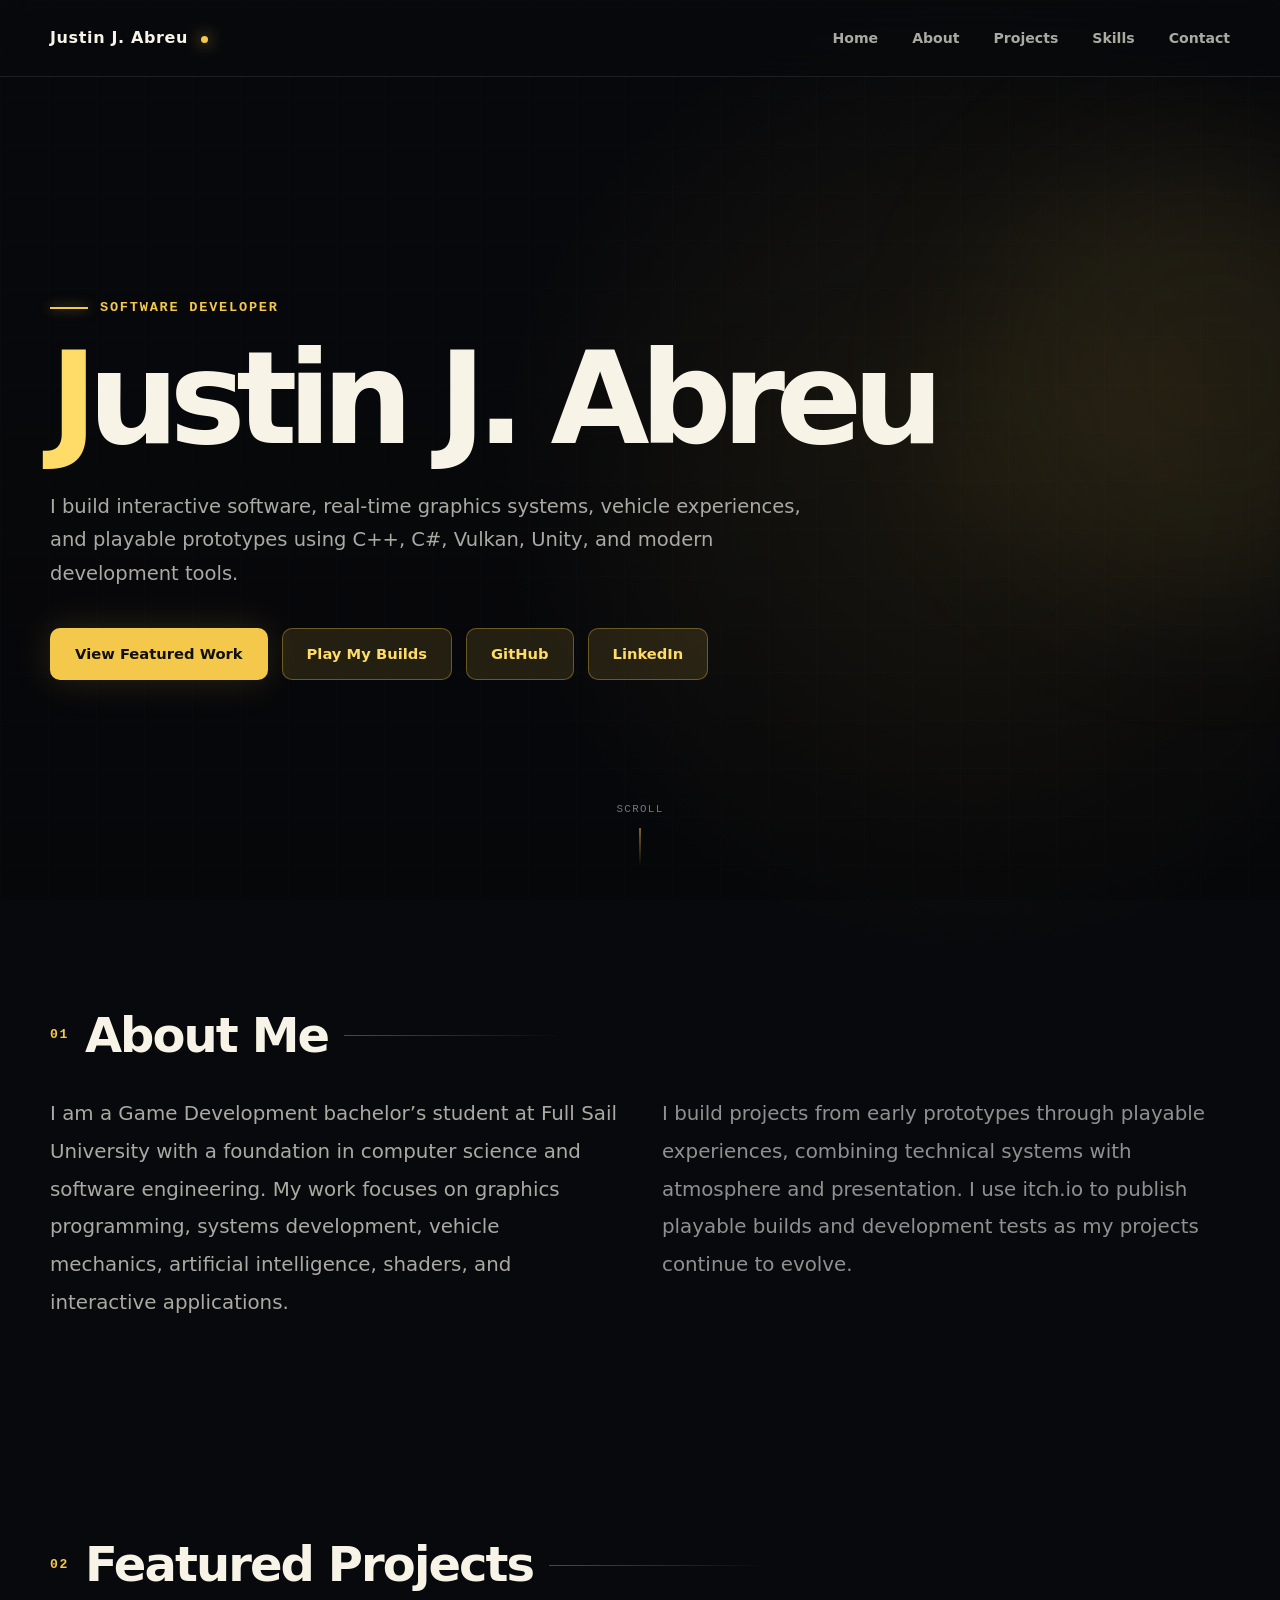
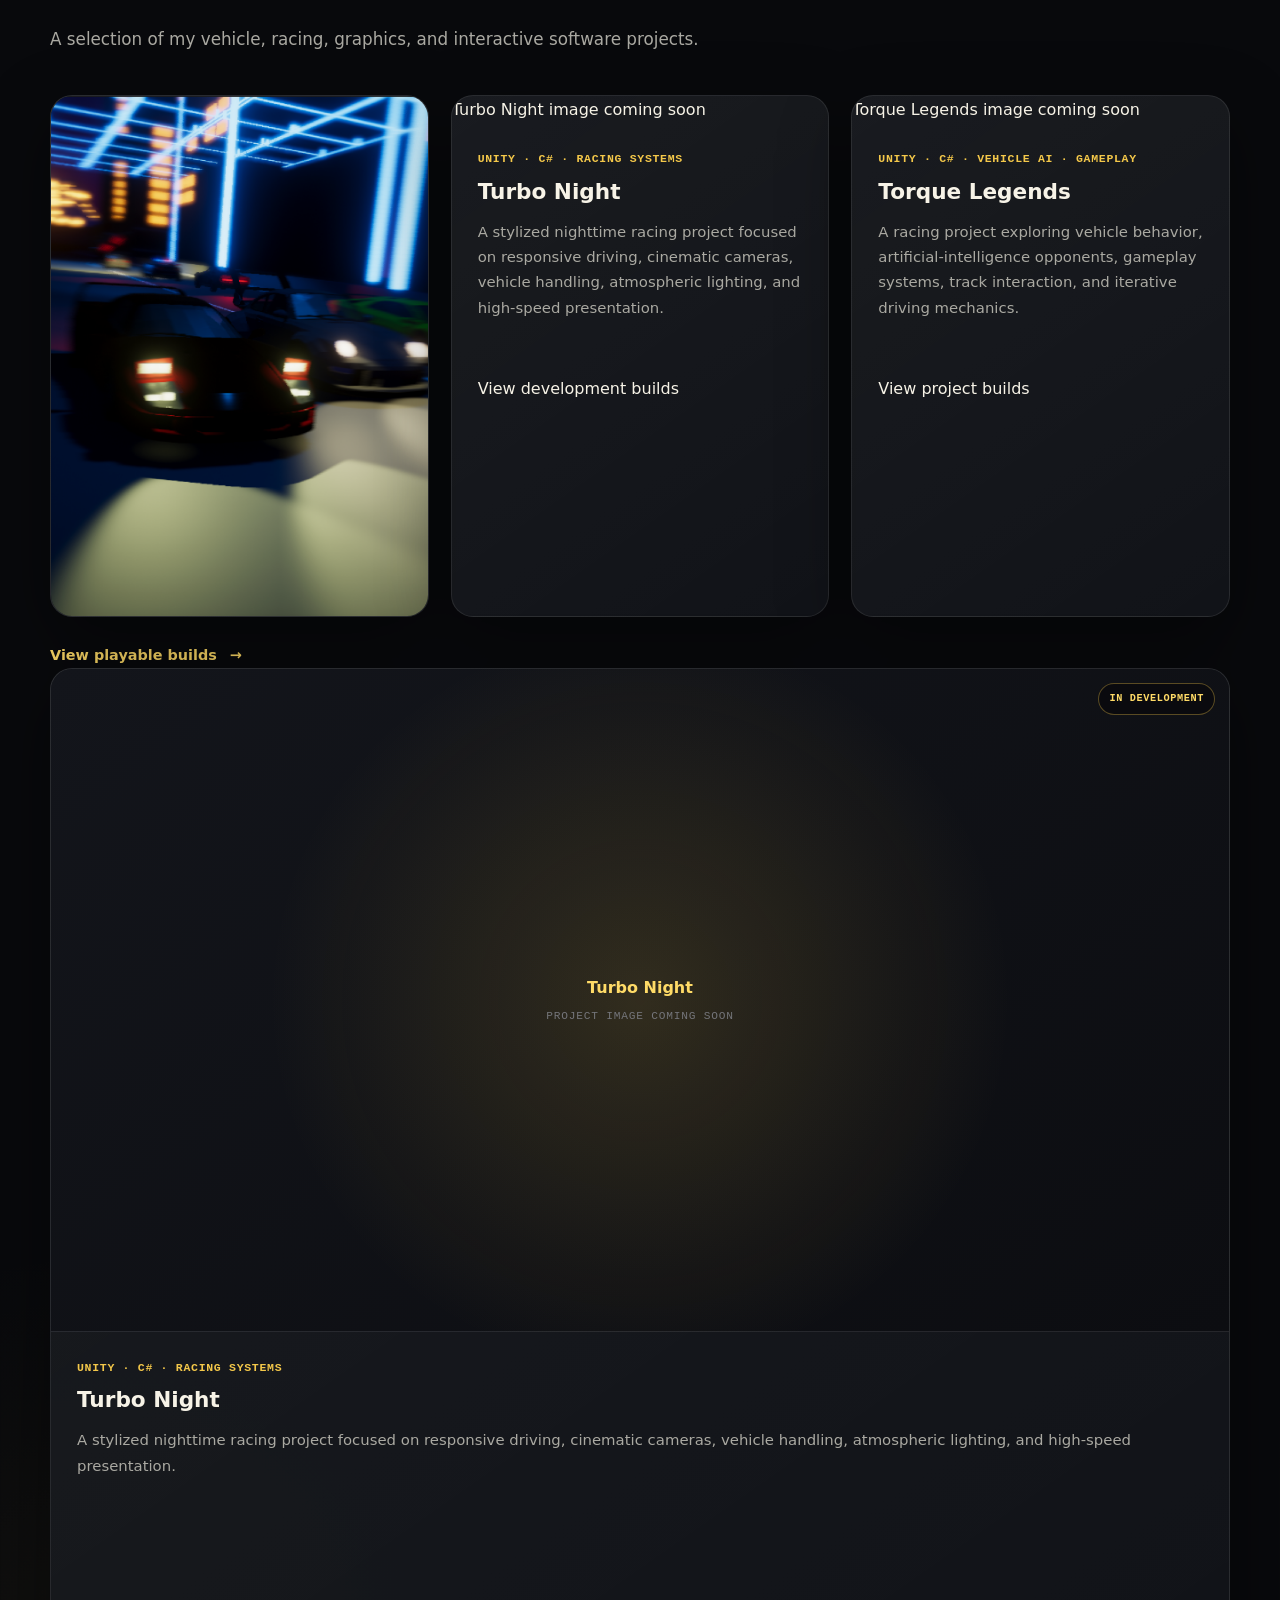
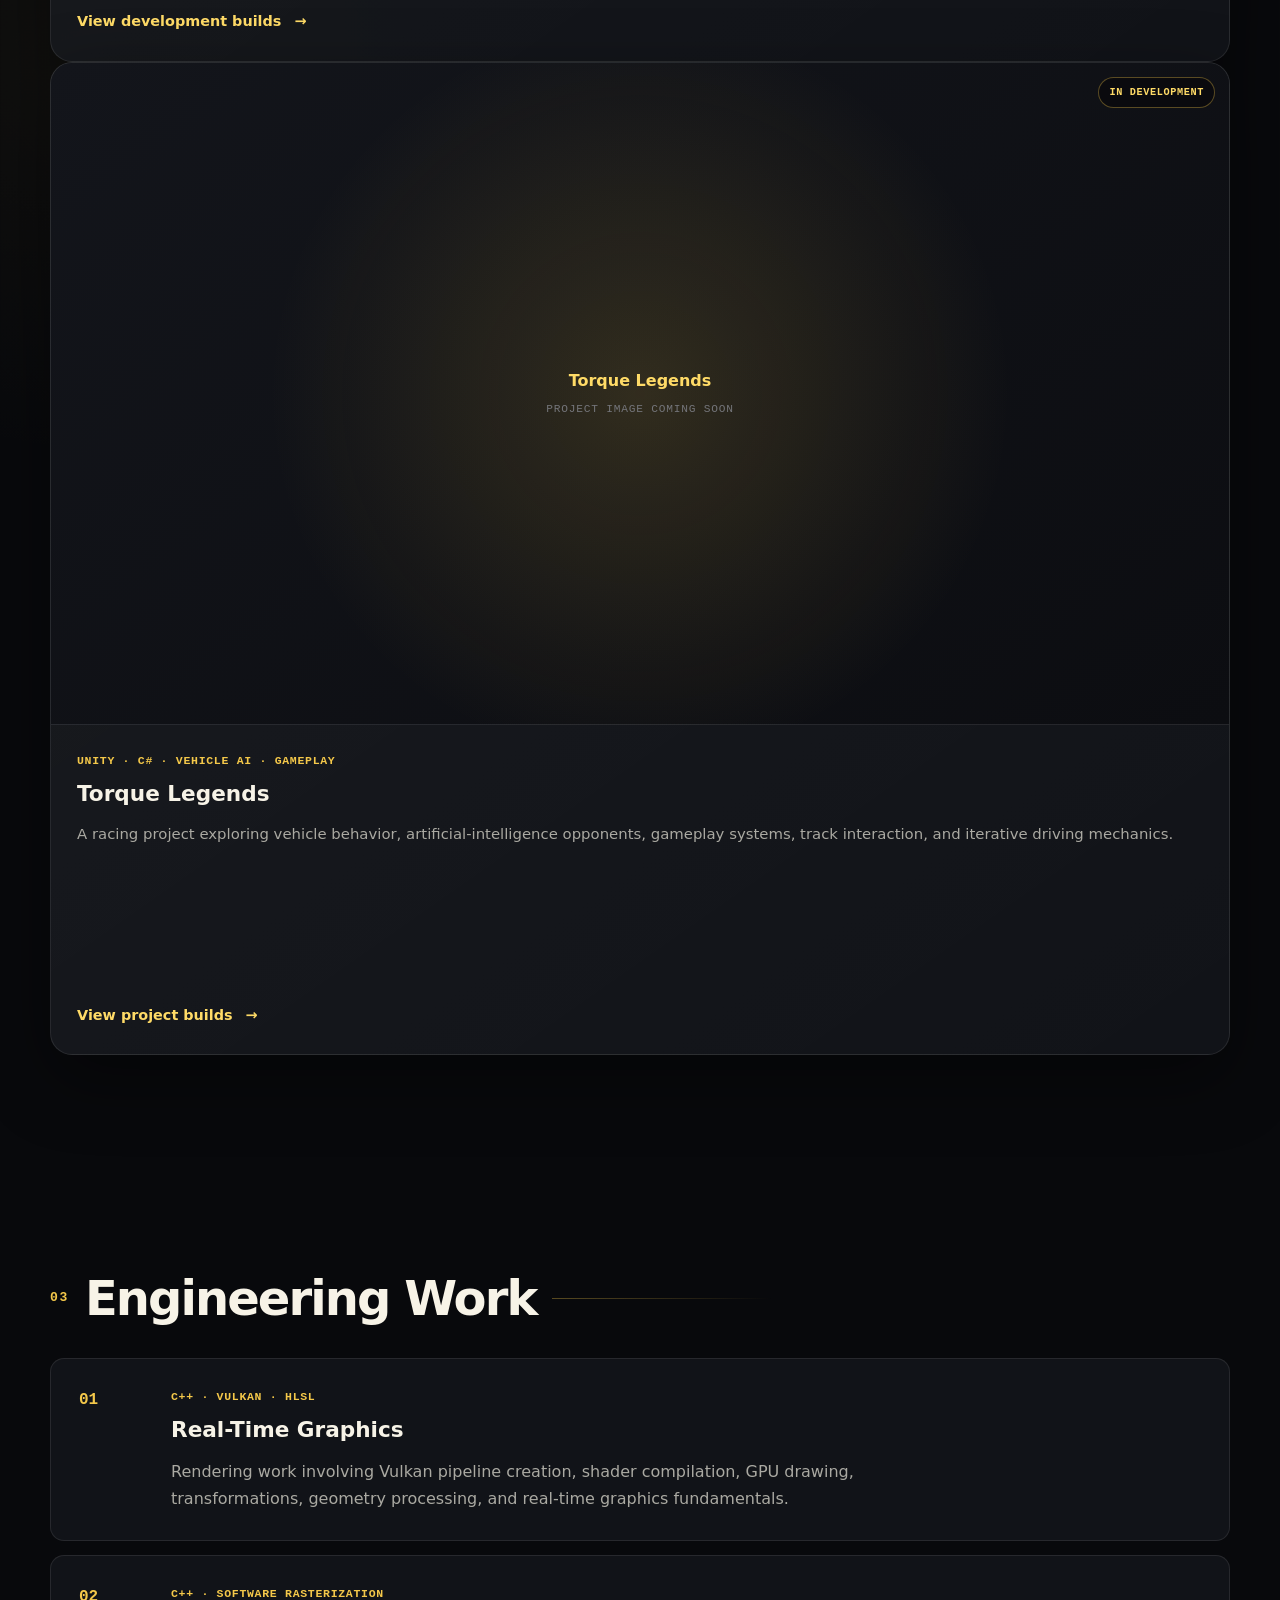
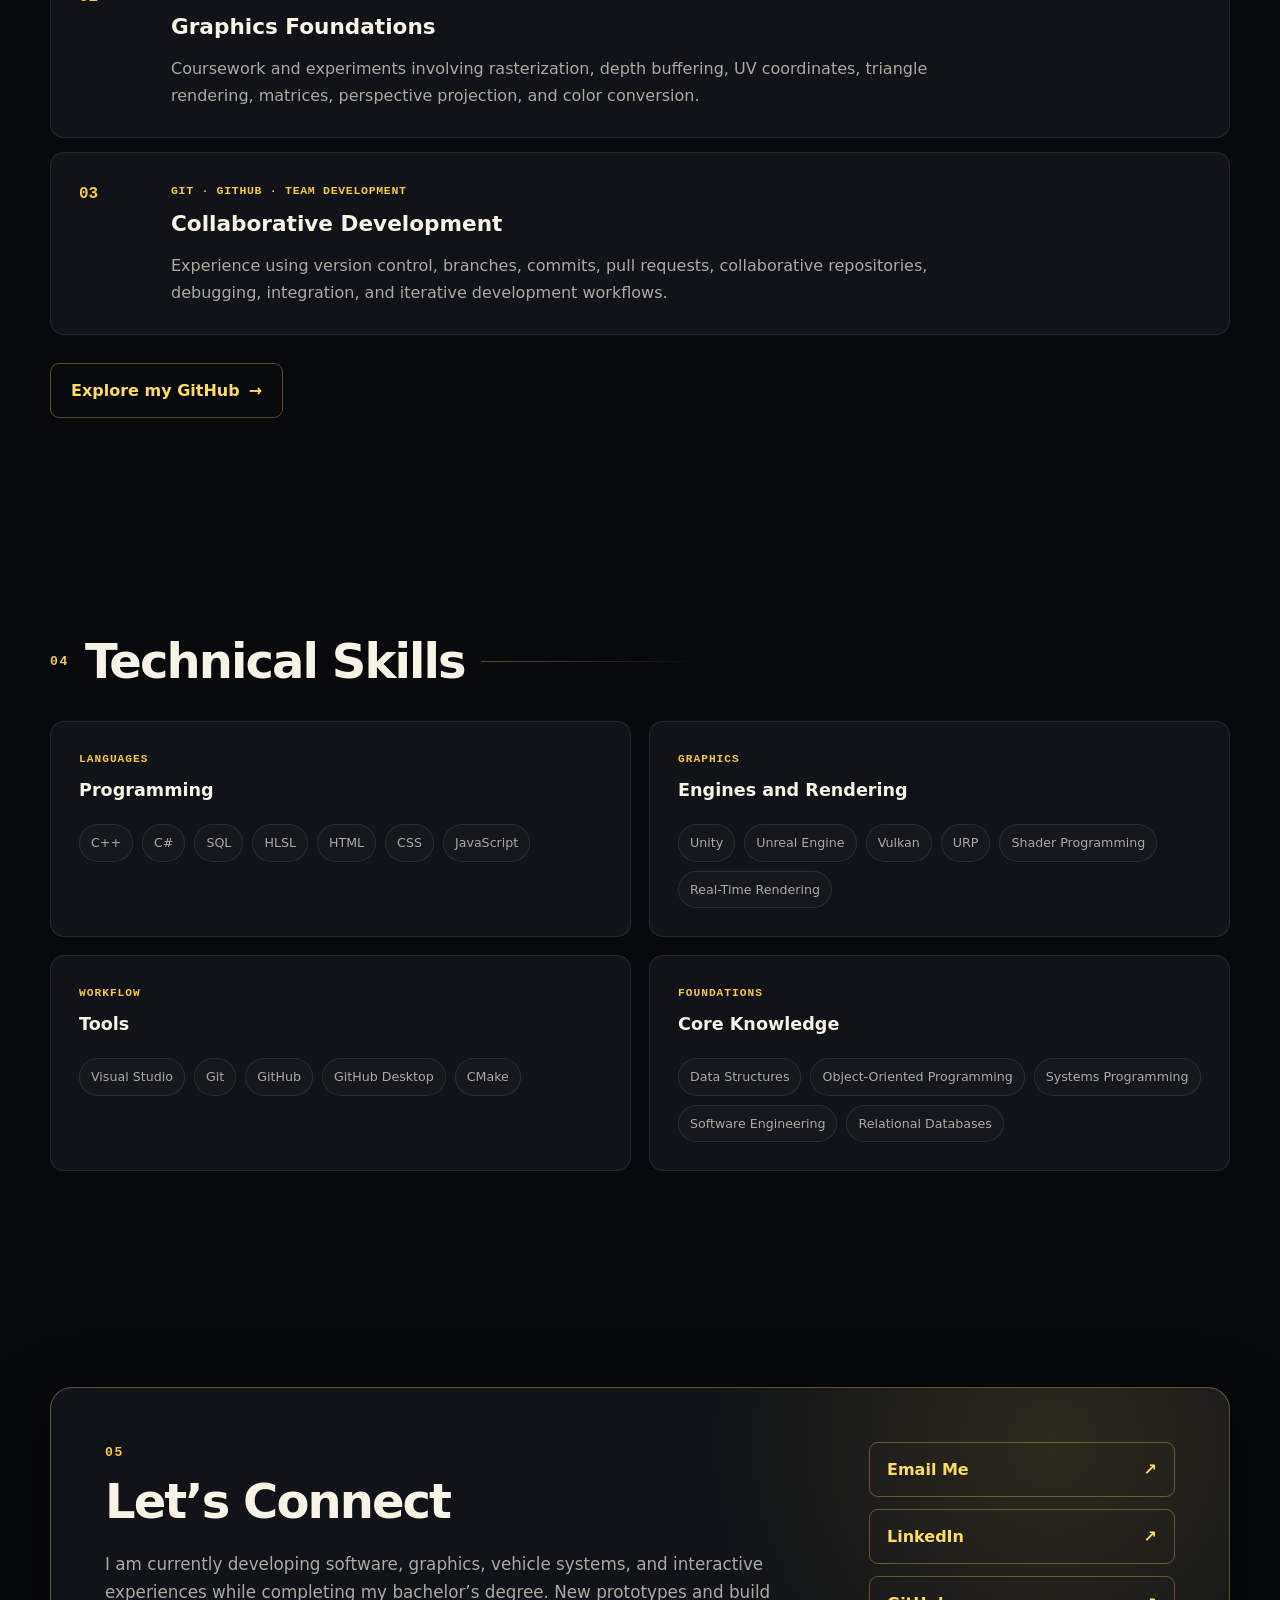
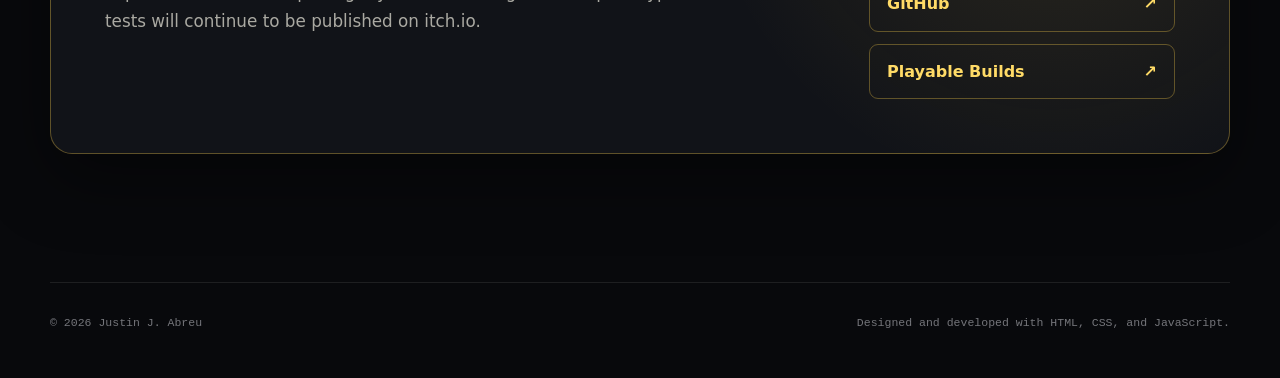
==== index.html @ 24173b84 "Refactor project cards in index.html Updated project cards to improve layout and content." ====
<!DOCTYPE html>
<html lang="en">
<head>
    <meta charset="UTF-8">

    <meta
        name="viewport"
        content="width=device-width, initial-scale=1.0"
    >

    <title>Justin J. Abreu | Software Developer</title>

    <meta
        name="description"
        content="Portfolio of Justin J. Abreu, a software developer focused on C++, C#, real-time graphics, vehicle systems, and interactive software."
    >

    <link rel="stylesheet" href="style.css">
</head>

<body>
    <header class="site-header">
        <nav class="navbar">
            <a class="logo" href="#home">
                Justin J. Abreu
            </a>

            <button
                class="menu-button"
                type="button"
                aria-label="Open navigation menu"
                aria-expanded="false"
            >
                ☰
            </button>

            <ul class="nav-links">
                <li>
                    <a href="#home">Home</a>
                </li>

                <li>
                    <a href="#about">About</a>
                </li>

                <li>
                    <a href="#projects">Projects</a>
                </li>

                <li>
                    <a href="#skills">Skills</a>
                </li>

                <li>
                    <a href="#contact">Contact</a>
                </li>
            </ul>
        </nav>
    </header>

    <main>
        <section id="home" class="hero">
            <div class="hero-content">
                <p class="eyebrow">
                    Software Developer
                </p>

                <h1>
                    Justin J. Abreu
                </h1>

                <p class="hero-description">
                    I build interactive software, real-time graphics
                    systems, vehicle experiences, and playable
                    prototypes using C++, C#, Vulkan, Unity, and
                    modern development tools.
                </p>

                <div class="hero-actions">
                    <a
                        class="button primary-button"
                        href="#projects"
                    >
                        View Featured Work
                    </a>

                    <a
                        class="button secondary-button"
                        href="https://justinabreu8.itch.io"
                        target="_blank"
                        rel="noopener noreferrer"
                    >
                        Play My Builds
                    </a>

                    <a
                        class="button secondary-button"
                        href="https://github.com/JustinAbreu11"
                        target="_blank"
                        rel="noopener noreferrer"
                    >
                        GitHub
                    </a>

                    <a
                        class="button secondary-button"
                        href="https://www.linkedin.com/in/justin-abreu-2625342a3/"
                        target="_blank"
                        rel="noopener noreferrer"
                    >
                        LinkedIn
                    </a>
                </div>
            </div>

            <a
                class="scroll-indicator"
                href="#about"
                aria-label="Scroll to About section"
            >
                <span>Scroll</span>
                <span class="scroll-line"></span>
            </a>
        </section>

        <section id="about" class="content-section">
            <div class="section-heading">
                <p class="section-number">01</p>
                <h2>About Me</h2>
            </div>

            <div class="about-layout">
                <p class="about-text">
                    I am a Game Development bachelor’s student at
                    Full Sail University with a foundation in
                    computer science and software engineering. My
                    work focuses on graphics programming, systems
                    development, vehicle mechanics, artificial
                    intelligence, shaders, and interactive
                    applications.
                </p>

                <p class="about-text secondary-about-text">
                    I build projects from early prototypes through
                    playable experiences, combining technical
                    systems with atmosphere and presentation. I use
                    itch.io to publish playable builds and
                    development tests as my projects continue to
                    evolve.
                </p>
            </div>
        </section>

        <section id="projects" class="content-section">
            <div class="section-heading">
                <p class="section-number">02</p>
                <h2>Featured Projects</h2>
            </div>

            <p class="section-introduction">
                A selection of my vehicle, racing, graphics, and
                interactive software projects.
            </p>

       <div class="project-grid">
    <article class="project-card">
        <img
            class="project-image"
            src="open-lot-cover.png"
            alt="Multiple vehicles racing through the neon-lit city environment in Open Lot: After Hours"
        >

        <div class="project-card-content">
            <p class="project-type">
                Unity · C# · Vehicle Systems · AI
            </p>

            <h3>Open Lot: After Hours</h3>

            <p>
                An open-world nighttime driving experience featuring
                vehicle physics, artificial-intelligence traffic,
                camera systems, urban exploration, environmental
                effects, and cinematic presentation.
            </p>

            <a
                href="https://justinabreu8.itch.io"
                target="_blank"
                rel="noopener noreferrer"
            >
                View playable builds
            </a>
        </div>
    </article>

    <article class="project-card">
        <div class="project-image-placeholder">
            Turbo Night image coming soon
        </div>

        <div class="project-card-content">
            <p class="project-type">
                Unity · C# · Racing Systems
            </p>

            <h3>Turbo Night</h3>

            <p>
                A stylized nighttime racing project focused on
                responsive driving, cinematic cameras, vehicle
                handling, atmospheric lighting, and high-speed
                presentation.
            </p>

            <a
                href="https://justinabreu8.itch.io"
                target="_blank"
                rel="noopener noreferrer"
            >
                View development builds
            </a>
        </div>
    </article>

    <article class="project-card">
        <div class="project-image-placeholder">
            Torque Legends image coming soon
        </div>

        <div class="project-card-content">
            <p class="project-type">
                Unity · C# · Vehicle AI · Gameplay
            </p>

            <h3>Torque Legends</h3>

            <p>
                A racing project exploring vehicle behavior,
                artificial-intelligence opponents, gameplay systems,
                track interaction, and iterative driving mechanics.
            </p>

            <a
                href="https://justinabreu8.itch.io"
                target="_blank"
                rel="noopener noreferrer"
            >
                View project builds
            </a>
        </div>
    </article>
</div>

                        <div class="project-links">
                            <a
                                href="https://justinabreu8.itch.io"
                                target="_blank"
                                rel="noopener noreferrer"
                            >
                                View playable builds
                            </a>
                        </div>
                    </div>
                </article>

                <article class="project-card">
                    <div class="project-media project-placeholder">
                        <div class="placeholder-content">
                            <span class="placeholder-label">
                                Turbo Night
                            </span>

                            <span class="placeholder-subtitle">
                                Project image coming soon
                            </span>
                        </div>

                        <span class="project-status">
                            In Development
                        </span>
                    </div>

                    <div class="project-card-content">
                        <p class="project-type">
                            Unity · C# · Racing Systems
                        </p>

                        <h3>Turbo Night</h3>

                        <p>
                            A stylized nighttime racing project
                            focused on responsive driving, cinematic
                            cameras, vehicle handling, atmospheric
                            lighting, and high-speed presentation.
                        </p>

                        <div class="project-links">
                            <a
                                href="https://justinabreu8.itch.io"
                                target="_blank"
                                rel="noopener noreferrer"
                            >
                                View development builds
                            </a>
                        </div>
                    </div>
                </article>

                <article class="project-card">
                    <div class="project-media project-placeholder">
                        <div class="placeholder-content">
                            <span class="placeholder-label">
                                Torque Legends
                            </span>

                            <span class="placeholder-subtitle">
                                Project image coming soon
                            </span>
                        </div>

                        <span class="project-status">
                            In Development
                        </span>
                    </div>

                    <div class="project-card-content">
                        <p class="project-type">
                            Unity · C# · Vehicle AI · Gameplay
                        </p>

                        <h3>Torque Legends</h3>

                        <p>
                            A racing project exploring vehicle
                            behavior, artificial-intelligence
                            opponents, gameplay systems, track
                            interaction, and iterative driving
                            mechanics.
                        </p>

                        <div class="project-links">
                            <a
                                href="https://justinabreu8.itch.io"
                                target="_blank"
                                rel="noopener noreferrer"
                            >
                                View project builds
                            </a>
                        </div>
                    </div>
                </article>
            </div>
        </section>

        <section
            id="engineering"
            class="content-section engineering-section"
        >
            <div class="section-heading">
                <p class="section-number">03</p>
                <h2>Engineering Work</h2>
            </div>

            <div class="engineering-grid">
                <article class="engineering-card">
                    <p class="engineering-number">01</p>

                    <div>
                        <p class="project-type">
                            C++ · Vulkan · HLSL
                        </p>

                        <h3>Real-Time Graphics</h3>

                        <p>
                            Rendering work involving Vulkan pipeline
                            creation, shader compilation, GPU drawing,
                            transformations, geometry processing, and
                            real-time graphics fundamentals.
                        </p>
                    </div>
                </article>

                <article class="engineering-card">
                    <p class="engineering-number">02</p>

                    <div>
                        <p class="project-type">
                            C++ · Software Rasterization
                        </p>

                        <h3>Graphics Foundations</h3>

                        <p>
                            Coursework and experiments involving
                            rasterization, depth buffering, UV
                            coordinates, triangle rendering, matrices,
                            perspective projection, and color
                            conversion.
                        </p>
                    </div>
                </article>

                <article class="engineering-card">
                    <p class="engineering-number">03</p>

                    <div>
                        <p class="project-type">
                            Git · GitHub · Team Development
                        </p>

                        <h3>Collaborative Development</h3>

                        <p>
                            Experience using version control, branches,
                            commits, pull requests, collaborative
                            repositories, debugging, integration, and
                            iterative development workflows.
                        </p>
                    </div>
                </article>
            </div>

            <a
                class="inline-button"
                href="https://github.com/JustinAbreu11"
                target="_blank"
                rel="noopener noreferrer"
            >
                Explore my GitHub
            </a>
        </section>

        <section id="skills" class="content-section">
            <div class="section-heading">
                <p class="section-number">04</p>
                <h2>Technical Skills</h2>
            </div>

            <div class="skills-grid">
                <article class="skill-group">
                    <p class="skill-label">Languages</p>

                    <h3>Programming</h3>

                    <div class="skill-tags">
                        <span>C++</span>
                        <span>C#</span>
                        <span>SQL</span>
                        <span>HLSL</span>
                        <span>HTML</span>
                        <span>CSS</span>
                        <span>JavaScript</span>
                    </div>
                </article>

                <article class="skill-group">
                    <p class="skill-label">Graphics</p>

                    <h3>Engines and Rendering</h3>

                    <div class="skill-tags">
                        <span>Unity</span>
                        <span>Unreal Engine</span>
                        <span>Vulkan</span>
                        <span>URP</span>
                        <span>Shader Programming</span>
                        <span>Real-Time Rendering</span>
                    </div>
                </article>

                <article class="skill-group">
                    <p class="skill-label">Workflow</p>

                    <h3>Tools</h3>

                    <div class="skill-tags">
                        <span>Visual Studio</span>
                        <span>Git</span>
                        <span>GitHub</span>
                        <span>GitHub Desktop</span>
                        <span>CMake</span>
                    </div>
                </article>

                <article class="skill-group">
                    <p class="skill-label">Foundations</p>

                    <h3>Core Knowledge</h3>

                    <div class="skill-tags">
                        <span>Data Structures</span>
                        <span>Object-Oriented Programming</span>
                        <span>Systems Programming</span>
                        <span>Software Engineering</span>
                        <span>Relational Databases</span>
                    </div>
                </article>
            </div>
        </section>

        <section id="contact" class="content-section contact-section">
            <div class="contact-panel">
                <div>
                    <p class="section-number">05</p>

                    <h2>Let’s Connect</h2>

                    <p>
                        I am currently developing software, graphics,
                        vehicle systems, and interactive experiences
                        while completing my bachelor’s degree. New
                        prototypes and build tests will continue to be
                        published on itch.io.
                    </p>
                </div>

                <div class="contact-links">
                    <a
                        href="mailto:jjpar0912@gmail.com"
                    >
                        Email Me
                    </a>

                    <a
                        href="https://www.linkedin.com/in/justin-abreu-2625342a3/"
                        target="_blank"
                        rel="noopener noreferrer"
                    >
                        LinkedIn
                    </a>

                    <a
                        href="https://github.com/JustinAbreu11"
                        target="_blank"
                        rel="noopener noreferrer"
                    >
                        GitHub
                    </a>

                    <a
                        href="https://justinabreu8.itch.io"
                        target="_blank"
                        rel="noopener noreferrer"
                    >
                        Playable Builds
                    </a>
                </div>
            </div>
        </section>
    </main>

    <footer>
        <p>
            © <span id="current-year"></span>
            Justin J. Abreu
        </p>

        <p>
            Designed and developed with HTML, CSS, and JavaScript.
        </p>
    </footer>

    <script src="script.js"></script>
</body>
</html>
---- style.css ----
/* ================================
   Justin J. Abreu Portfolio
   Main Stylesheet
================================ */

/* ---------- Design variables ---------- */

:root {
    --background: #08090c;
    --background-soft: #0f1116;
    --surface: rgba(20, 22, 28, 0.82);
    --surface-solid: #15171d;
    --surface-hover: #1c1f27;

    --text-primary: #f7f3e7;
    --text-secondary: #aaa9a2;
    --text-muted: #74757a;

    --gold: #f4c84a;
    --gold-bright: #ffdb67;
    --gold-dark: #b98717;
    --gold-transparent: rgba(244, 200, 74, 0.12);

    --border: rgba(255, 255, 255, 0.09);
    --border-gold: rgba(244, 200, 74, 0.34);

    --shadow: 0 24px 70px rgba(0, 0, 0, 0.42);
    --gold-glow: 0 0 38px rgba(244, 200, 74, 0.16);

    --page-width: 1180px;
    --header-height: 76px;
    --radius-large: 22px;
    --radius-medium: 14px;
    --transition: 180ms ease;
}

/* ---------- Reset ---------- */

* {
    box-sizing: border-box;
    margin: 0;
    padding: 0;
}

html {
    scroll-behavior: smooth;
    scroll-padding-top: calc(var(--header-height) + 24px);
}

body {
    min-height: 100vh;
    overflow-x: hidden;
    background:
        radial-gradient(
            circle at 76% 7%,
            rgba(244, 200, 74, 0.09),
            transparent 30rem
        ),
        radial-gradient(
            circle at 8% 48%,
            rgba(244, 200, 74, 0.04),
            transparent 26rem
        ),
        var(--background);
    color: var(--text-primary);
    font-family:
        Inter,
        ui-sans-serif,
        system-ui,
        -apple-system,
        BlinkMacSystemFont,
        "Segoe UI",
        sans-serif;
    line-height: 1.7;
}

body::before {
    position: fixed;
    z-index: -2;
    inset: 0;
    content: "";
    pointer-events: none;
    opacity: 0.025;
    background-image:
        linear-gradient(
            rgba(255, 255, 255, 0.5) 1px,
            transparent 1px
        ),
        linear-gradient(
            90deg,
            rgba(255, 255, 255, 0.5) 1px,
            transparent 1px
        );
    background-size: 48px 48px;
}

body::after {
    position: fixed;
    z-index: -1;
    inset: 0;
    content: "";
    pointer-events: none;
    background:
        linear-gradient(
            180deg,
            transparent,
            rgba(0, 0, 0, 0.18)
        );
}

a {
    color: inherit;
    text-decoration: none;
}

button,
a {
    -webkit-tap-highlight-color: transparent;
}

button {
    color: inherit;
    font: inherit;
}

ul {
    list-style: none;
}

img {
    max-width: 100%;
}

/* ---------- Header ---------- */

.site-header {
    position: fixed;
    z-index: 1000;
    top: 0;
    left: 0;
    width: 100%;
    border-bottom: 1px solid var(--border);
    background: rgba(8, 9, 12, 0.78);
    backdrop-filter: blur(18px);
}

.navbar {
    display: flex;
    align-items: center;
    justify-content: space-between;
    width: min(calc(100% - 40px), var(--page-width));
    height: var(--header-height);
    margin: 0 auto;
}

.logo {
    position: relative;
    font-size: 1rem;
    font-weight: 800;
    letter-spacing: 0.04em;
}

.logo::after {
    display: inline-block;
    width: 7px;
    height: 7px;
    margin-left: 7px;
    border-radius: 50%;
    content: "";
    background: var(--gold);
    box-shadow: 0 0 16px var(--gold);
}

.nav-links {
    display: flex;
    align-items: center;
    gap: 34px;
}

.nav-links a {
    position: relative;
    color: var(--text-secondary);
    font-size: 0.88rem;
    font-weight: 650;
    transition:
        color var(--transition),
        transform var(--transition);
}

.nav-links a::after {
    position: absolute;
    right: 0;
    bottom: -8px;
    left: 0;
    height: 2px;
    content: "";
    background: var(--gold);
    transform: scaleX(0);
    transform-origin: right;
    transition: transform var(--transition);
}

.nav-links a:hover,
.nav-links a:focus-visible {
    color: var(--gold-bright);
}

.nav-links a:hover::after,
.nav-links a:focus-visible::after {
    transform: scaleX(1);
    transform-origin: left;
}

.menu-button {
    display: none;
    border: 0;
    background: transparent;
    cursor: pointer;
    font-size: 1.45rem;
}

/* ---------- Shared layout ---------- */

main {
    width: 100%;
}

.content-section {
    width: min(calc(100% - 40px), var(--page-width));
    margin: 0 auto;
    padding: 108px 0;
}

.section-heading {
    display: flex;
    align-items: center;
    gap: 16px;
    margin-bottom: 32px;
}

.section-number {
    color: var(--gold);
    font-family: ui-monospace, SFMono-Regular, Menlo, monospace;
    font-size: 0.82rem;
    font-weight: 800;
    letter-spacing: 0.12em;
}

.section-heading h2,
.contact-panel h2 {
    font-size: clamp(1.9rem, 4vw, 3rem);
    line-height: 1.15;
    letter-spacing: -0.04em;
}

.section-heading::after {
    width: min(220px, 24vw);
    height: 1px;
    content: "";
    background: linear-gradient(
        90deg,
        var(--border-gold),
        transparent
    );
}

.section-introduction {
    max-width: 720px;
    margin-bottom: 42px;
    color: var(--text-secondary);
    font-size: 1.05rem;
}

/* ---------- Hero ---------- */

.hero {
    position: relative;
    display: grid;
    place-items: center;
    min-height: 100vh;
    padding:
        calc(var(--header-height) + 70px)
        20px
        70px;
}

.hero::before {
    position: absolute;
    top: 17%;
    right: -150px;
    width: 440px;
    height: 440px;
    border-radius: 50%;
    content: "";
    pointer-events: none;
    background: rgba(244, 200, 74, 0.08);
    filter: blur(82px);
}

.hero-content {
    position: relative;
    width: min(100%, var(--page-width));
}

.eyebrow {
    display: flex;
    align-items: center;
    gap: 12px;
    margin-bottom: 20px;
    color: var(--gold);
    font-family: ui-monospace, SFMono-Regular, Menlo, monospace;
    font-size: 0.85rem;
    font-weight: 800;
    letter-spacing: 0.13em;
    text-transform: uppercase;
}

.eyebrow::before {
    width: 38px;
    height: 2px;
    content: "";
    background: var(--gold);
    box-shadow: 0 0 12px rgba(244, 200, 74, 0.6);
}

.hero h1 {
    max-width: 1000px;
    font-size: clamp(3.7rem, 10vw, 8.4rem);
    line-height: 0.93;
    letter-spacing: -0.075em;
}

.hero h1::first-letter {
    color: var(--gold-bright);
}

.hero-description {
    max-width: 760px;
    margin-top: 32px;
    color: var(--text-secondary);
    font-size: clamp(1rem, 2vw, 1.22rem);
}

.hero-actions {
    display: flex;
    flex-wrap: wrap;
    gap: 14px;
    margin-top: 38px;
}

.button {
    display: inline-flex;
    align-items: center;
    justify-content: center;
    min-height: 52px;
    padding: 0 24px;
    border: 1px solid transparent;
    border-radius: 10px;
    font-size: 0.92rem;
    font-weight: 800;
    transition:
        transform var(--transition),
        border-color var(--transition),
        background var(--transition),
        box-shadow var(--transition);
}

.button:hover {
    transform: translateY(-3px);
}

.primary-button {
    background: var(--gold);
    color: #11100b;
    box-shadow: var(--gold-glow);
}

.primary-button:hover {
    background: var(--gold-bright);
    box-shadow: 0 12px 36px rgba(244, 200, 74, 0.25);
}

.secondary-button {
    border-color: var(--border-gold);
    background: var(--gold-transparent);
    color: var(--gold-bright);
}

.secondary-button:hover {
    border-color: var(--gold);
    background: rgba(244, 200, 74, 0.2);
}

.scroll-indicator {
    position: absolute;
    bottom: 34px;
    left: 50%;
    display: flex;
    flex-direction: column;
    align-items: center;
    gap: 10px;
    color: var(--text-muted);
    font-family: ui-monospace, SFMono-Regular, Menlo, monospace;
    font-size: 0.68rem;
    letter-spacing: 0.12em;
    text-transform: uppercase;
    transform: translateX(-50%);
}

.scroll-line {
    width: 1px;
    height: 38px;
    background: linear-gradient(
        var(--gold),
        transparent
    );
}

/* ---------- About ---------- */

.about-layout {
    display: grid;
    grid-template-columns: repeat(2, minmax(0, 1fr));
    gap: 44px;
}

.about-text {
    color: var(--text-secondary);
    font-size: clamp(1.04rem, 2vw, 1.24rem);
    line-height: 1.9;
}

.secondary-about-text {
    color: #8f908f;
}

/* ---------- Projects ---------- */

.project-grid {
    display: grid;
    grid-template-columns: repeat(3, minmax(0, 1fr));
    gap: 22px;
}

.project-card {
    position: relative;
    overflow: hidden;
    border: 1px solid var(--border);
    border-radius: var(--radius-large);
    background:
        linear-gradient(
            145deg,
            rgba(255, 255, 255, 0.035),
            transparent
        ),
        var(--surface);
    box-shadow: var(--shadow);
    transition:
        transform 220ms ease,
        border-color 220ms ease,
        box-shadow 220ms ease;
}

.project-card::before {
    position: absolute;
    z-index: 3;
    top: 0;
    left: 0;
    width: 100%;
    height: 3px;
    content: "";
    background: linear-gradient(
        90deg,
        transparent,
        var(--gold),
        transparent
    );
    opacity: 0;
    transition: opacity 220ms ease;
}

.project-card:hover {
    border-color: var(--border-gold);
    box-shadow:
        var(--shadow),
        0 0 38px rgba(244, 200, 74, 0.08);
    transform: translateY(-8px);
}

.project-card:hover::before {
    opacity: 1;
}

.project-media {
    position: relative;
    overflow: hidden;
    aspect-ratio: 16 / 9;
    border-bottom: 1px solid var(--border);
    background: var(--background-soft);
}

.project-image {
    display: block;
    width: 100%;
    height: 100%;
    object-fit: cover;
    object-position: center;
    transition:
        transform 500ms ease,
        filter 500ms ease;
}

.project-card:hover .project-image {
    filter: brightness(1.08);
    transform: scale(1.045);
}

.project-placeholder {
    display: grid;
    place-items: center;
    background:
        radial-gradient(
            circle at center,
            rgba(244, 200, 74, 0.15),
            transparent 55%
        ),
        linear-gradient(
            145deg,
            #13151b,
            #0c0d11
        );
}

.placeholder-content {
    display: flex;
    flex-direction: column;
    align-items: center;
    gap: 6px;
    padding: 24px;
    text-align: center;
}

.placeholder-label {
    color: var(--gold-bright);
    font-size: 1rem;
    font-weight: 800;
}

.placeholder-subtitle {
    color: var(--text-muted);
    font-family: ui-monospace, SFMono-Regular, Menlo, monospace;
    font-size: 0.7rem;
    letter-spacing: 0.07em;
    text-transform: uppercase;
}

.project-status {
    position: absolute;
    z-index: 2;
    top: 14px;
    right: 14px;
    padding: 6px 10px;
    border: 1px solid var(--border-gold);
    border-radius: 999px;
    background: rgba(9, 10, 13, 0.78);
    color: var(--gold-bright);
    font-family: ui-monospace, SFMono-Regular, Menlo, monospace;
    font-size: 0.64rem;
    font-weight: 800;
    letter-spacing: 0.06em;
    text-transform: uppercase;
    backdrop-filter: blur(10px);
}

.project-card-content {
    padding: 26px;
}

.project-type {
    margin-bottom: 10px;
    color: var(--gold);
    font-family: ui-monospace, SFMono-Regular, Menlo, monospace;
    font-size: 0.72rem;
    font-weight: 750;
    letter-spacing: 0.06em;
    text-transform: uppercase;
}

.project-card h3,
.engineering-card h3 {
    margin-bottom: 14px;
    font-size: 1.35rem;
    line-height: 1.25;
}

.project-card-content > p:not(.project-type) {
    min-height: 155px;
    color: var(--text-secondary);
    font-size: 0.93rem;
}

.project-links {
    margin-top: 24px;
}

.project-links a {
    display: inline-block;
    color: var(--gold-bright);
    font-size: 0.9rem;
    font-weight: 800;
}

.project-links a::after {
    display: inline-block;
    margin-left: 8px;
    content: "→";
    transition: transform var(--transition);
}

.project-links a:hover::after {
    transform: translateX(5px);
}

/* ---------- Engineering work ---------- */

.engineering-section {
    position: relative;
}

.engineering-grid {
    display: grid;
    gap: 14px;
}

.engineering-card {
    display: grid;
    grid-template-columns: 70px 1fr;
    gap: 22px;
    padding: 28px;
    border: 1px solid var(--border);
    border-radius: var(--radius-medium);
    background: var(--surface);
    transition:
        border-color var(--transition),
        transform var(--transition),
        background var(--transition);
}

.engineering-card:hover {
    border-color: var(--border-gold);
    background: var(--surface-hover);
    transform: translateX(6px);
}

.engineering-number {
    color: var(--gold);
    font-family: ui-monospace, SFMono-Regular, Menlo, monospace;
    font-size: 1rem;
    font-weight: 800;
}

.engineering-card p:last-child {
    max-width: 820px;
    color: var(--text-secondary);
}

.inline-button {
    display: inline-flex;
    align-items: center;
    margin-top: 28px;
    padding: 13px 20px;
    border: 1px solid var(--border-gold);
    border-radius: 9px;
    color: var(--gold-bright);
    font-weight: 800;
    transition:
        background var(--transition),
        transform var(--transition);
}

.inline-button::after {
    margin-left: 9px;
    content: "→";
}

.inline-button:hover {
    background: var(--gold-transparent);
    transform: translateY(-3px);
}

/* ---------- Skills ---------- */

.skills-grid {
    display: grid;
    grid-template-columns: repeat(2, minmax(0, 1fr));
    gap: 18px;
}

.skill-group {
    padding: 28px;
    border: 1px solid var(--border);
    border-radius: var(--radius-medium);
    background: var(--surface);
    transition:
        border-color var(--transition),
        transform var(--transition),
        background var(--transition);
}

.skill-group:hover {
    border-color: var(--border-gold);
    background: var(--surface-hover);
    transform: translateY(-4px);
}

.skill-label {
    margin-bottom: 7px;
    color: var(--gold);
    font-family: ui-monospace, SFMono-Regular, Menlo, monospace;
    font-size: 0.7rem;
    font-weight: 800;
    letter-spacing: 0.09em;
    text-transform: uppercase;
}

.skill-group h3 {
    margin-bottom: 18px;
    font-size: 1.1rem;
}

.skill-tags {
    display: flex;
    flex-wrap: wrap;
    gap: 9px;
}

.skill-tags span {
    padding: 7px 11px;
    border: 1px solid var(--border);
    border-radius: 999px;
    background: rgba(255, 255, 255, 0.025);
    color: var(--text-secondary);
    font-size: 0.79rem;
}

/* ---------- Contact ---------- */

.contact-section {
    padding-bottom: 128px;
}

.contact-panel {
    display: grid;
    grid-template-columns: minmax(0, 1.4fr) minmax(260px, 0.6fr);
    gap: 50px;
    padding: 54px;
    border: 1px solid var(--border-gold);
    border-radius: var(--radius-large);
    background:
        radial-gradient(
            circle at 85% 15%,
            rgba(244, 200, 74, 0.12),
            transparent 22rem
        ),
        var(--surface);
    box-shadow: var(--shadow);
}

.contact-panel .section-number {
    margin-bottom: 10px;
}

.contact-panel h2 {
    margin-bottom: 20px;
}

.contact-panel p:not(.section-number) {
    max-width: 680px;
    color: var(--text-secondary);
    font-size: 1.05rem;
}

.contact-links {
    display: flex;
    flex-direction: column;
    gap: 12px;
}

.contact-links a {
    display: flex;
    align-items: center;
    justify-content: space-between;
    padding: 13px 17px;
    border: 1px solid var(--border-gold);
    border-radius: 9px;
    color: var(--gold-bright);
    font-weight: 800;
    transition:
        background var(--transition),
        transform var(--transition);
}

.contact-links a::after {
    content: "↗";
}

.contact-links a:hover {
    background: var(--gold-transparent);
    transform: translateX(5px);
}

/* ---------- Footer ---------- */

footer {
    display: flex;
    align-items: center;
    justify-content: space-between;
    gap: 20px;
    width: min(calc(100% - 40px), var(--page-width));
    margin: 0 auto;
    padding: 30px 0 46px;
    border-top: 1px solid var(--border);
    color: var(--text-muted);
    font-family: ui-monospace, SFMono-Regular, Menlo, monospace;
    font-size: 0.72rem;
}

/* ---------- Scroll reveal ---------- */

.reveal {
    opacity: 0;
    transform: translateY(28px);
    transition:
        opacity 650ms ease,
        transform 650ms ease;
}

.reveal.visible {
    opacity: 1;
    transform: translateY(0);
}

.project-card:nth-child(2).reveal {
    transition-delay: 100ms;
}

.project-card:nth-child(3).reveal {
    transition-delay: 200ms;
}

.skill-group:nth-child(2).reveal {
    transition-delay: 80ms;
}

.skill-group:nth-child(3).reveal {
    transition-delay: 160ms;
}

.skill-group:nth-child(4).reveal {
    transition-delay: 240ms;
}

/* ---------- Accessibility ---------- */

a:focus-visible,
button:focus-visible {
    outline: 2px solid var(--gold-bright);
    outline-offset: 5px;
}

/* ---------- Responsive ---------- */

@media (max-width: 960px) {
    .project-grid {
        grid-template-columns: 1fr;
    }

    .project-card-content > p:not(.project-type) {
        min-height: auto;
    }

    .project-media {
        aspect-ratio: 16 / 7;
    }

    .contact-panel {
        grid-template-columns: 1fr;
    }
}

@media (max-width: 760px) {
    :root {
        --header-height: 68px;
    }

    .menu-button {
        display: block;
    }

    .nav-links {
        position: absolute;
        top: var(--header-height);
        right: 20px;
        left: 20px;
        display: none;
        flex-direction: column;
        align-items: stretch;
        gap: 0;
        overflow: hidden;
        border: 1px solid var(--border);
        border-radius: 14px;
        background: rgba(16, 18, 23, 0.98);
        box-shadow: var(--shadow);
    }

    .nav-links.open {
        display: flex;
    }

    .nav-links li {
        border-bottom: 1px solid var(--border);
    }

    .nav-links li:last-child {
        border-bottom: 0;
    }

    .nav-links a {
        display: block;
        padding: 16px 18px;
    }

    .nav-links a::after {
        display: none;
    }

    .hero {
        place-items: center start;
    }

    .hero h1 {
        font-size: clamp(3.2rem, 18vw, 5.3rem);
    }

    .scroll-indicator {
        display: none;
    }

    .content-section {
        padding: 82px 0;
    }

    .about-layout,
    .skills-grid {
        grid-template-columns: 1fr;
    }

    .section-heading::after {
        flex: 1;
    }

    .engineering-card {
        grid-template-columns: 45px 1fr;
    }

    .project-media {
        aspect-ratio: 16 / 9;
    }

    .contact-panel {
        padding: 34px;
    }

    footer {
        flex-direction: column;
        text-align: center;
    }
}

@media (max-width: 500px) {
    .navbar,
    .content-section,
    footer {
        width: min(calc(100% - 28px), var(--page-width));
    }

    .hero {
        padding-right: 14px;
        padding-left: 14px;
    }

    .hero-actions,
    .hero-actions .button {
        width: 100%;
    }

    .project-card-content {
        padding: 22px;
    }

    .engineering-card {
        grid-template-columns: 1fr;
        gap: 8px;
        padding: 23px;
    }

    .contact-panel {
        padding: 26px;
    }
}

@media (prefers-reduced-motion: reduce) {
    html {
        scroll-behavior: auto;
    }

    *,
    *::before,
    *::after {
        transition-duration: 0.01ms !important;
        animation-duration: 0.01ms !important;
        animation-iteration-count: 1 !important;
    }
}
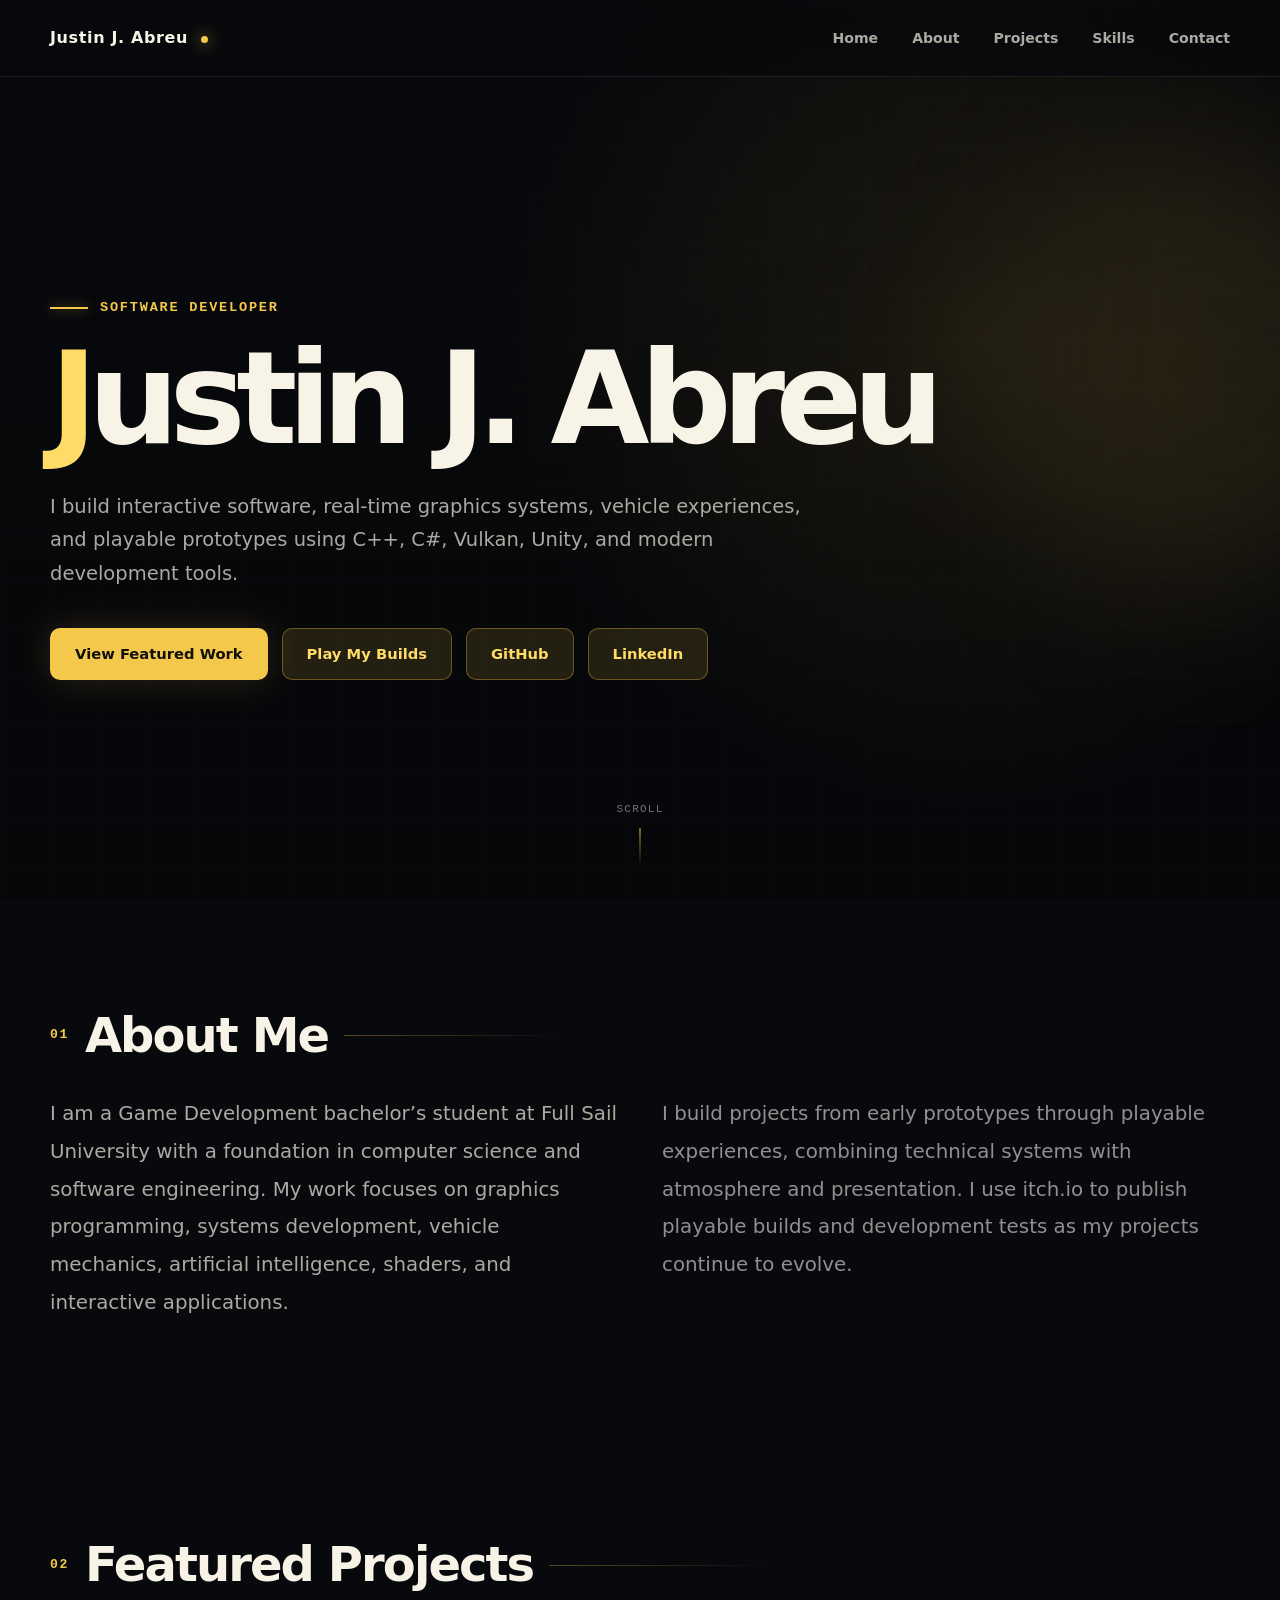
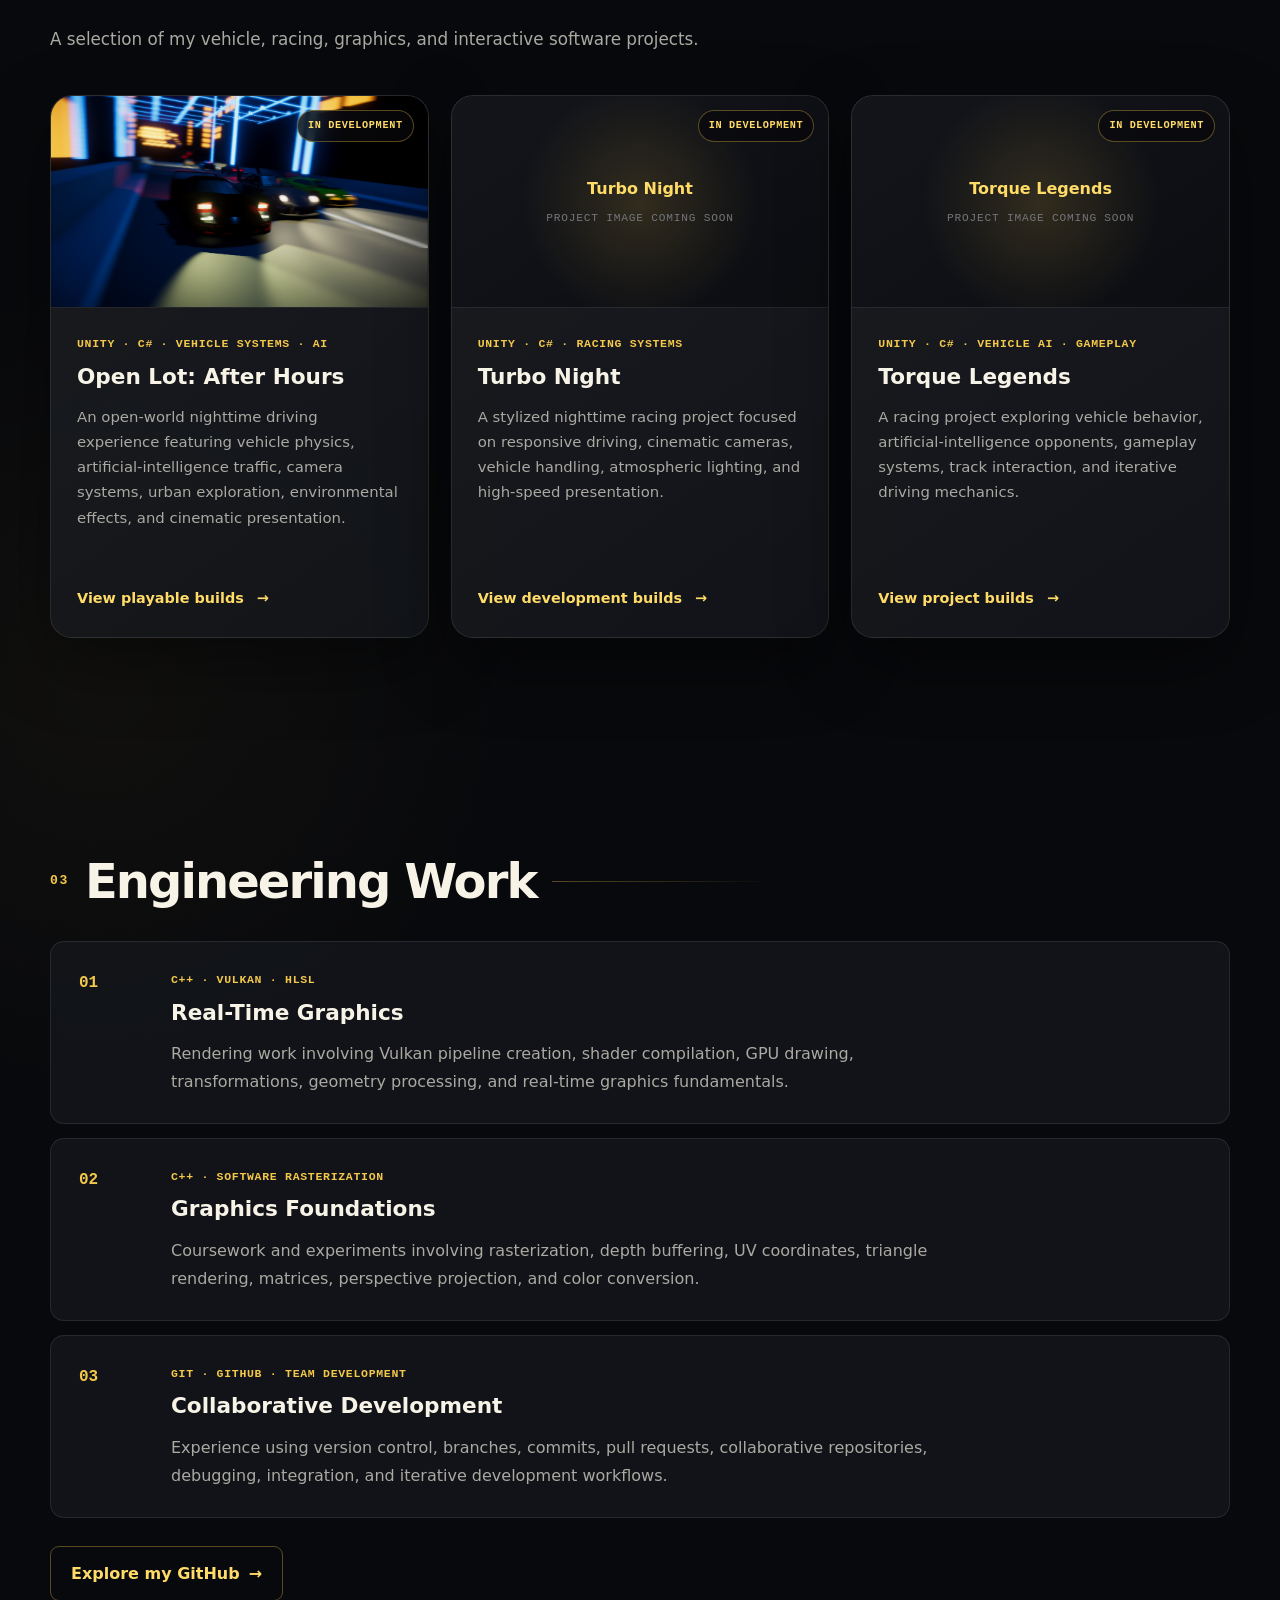
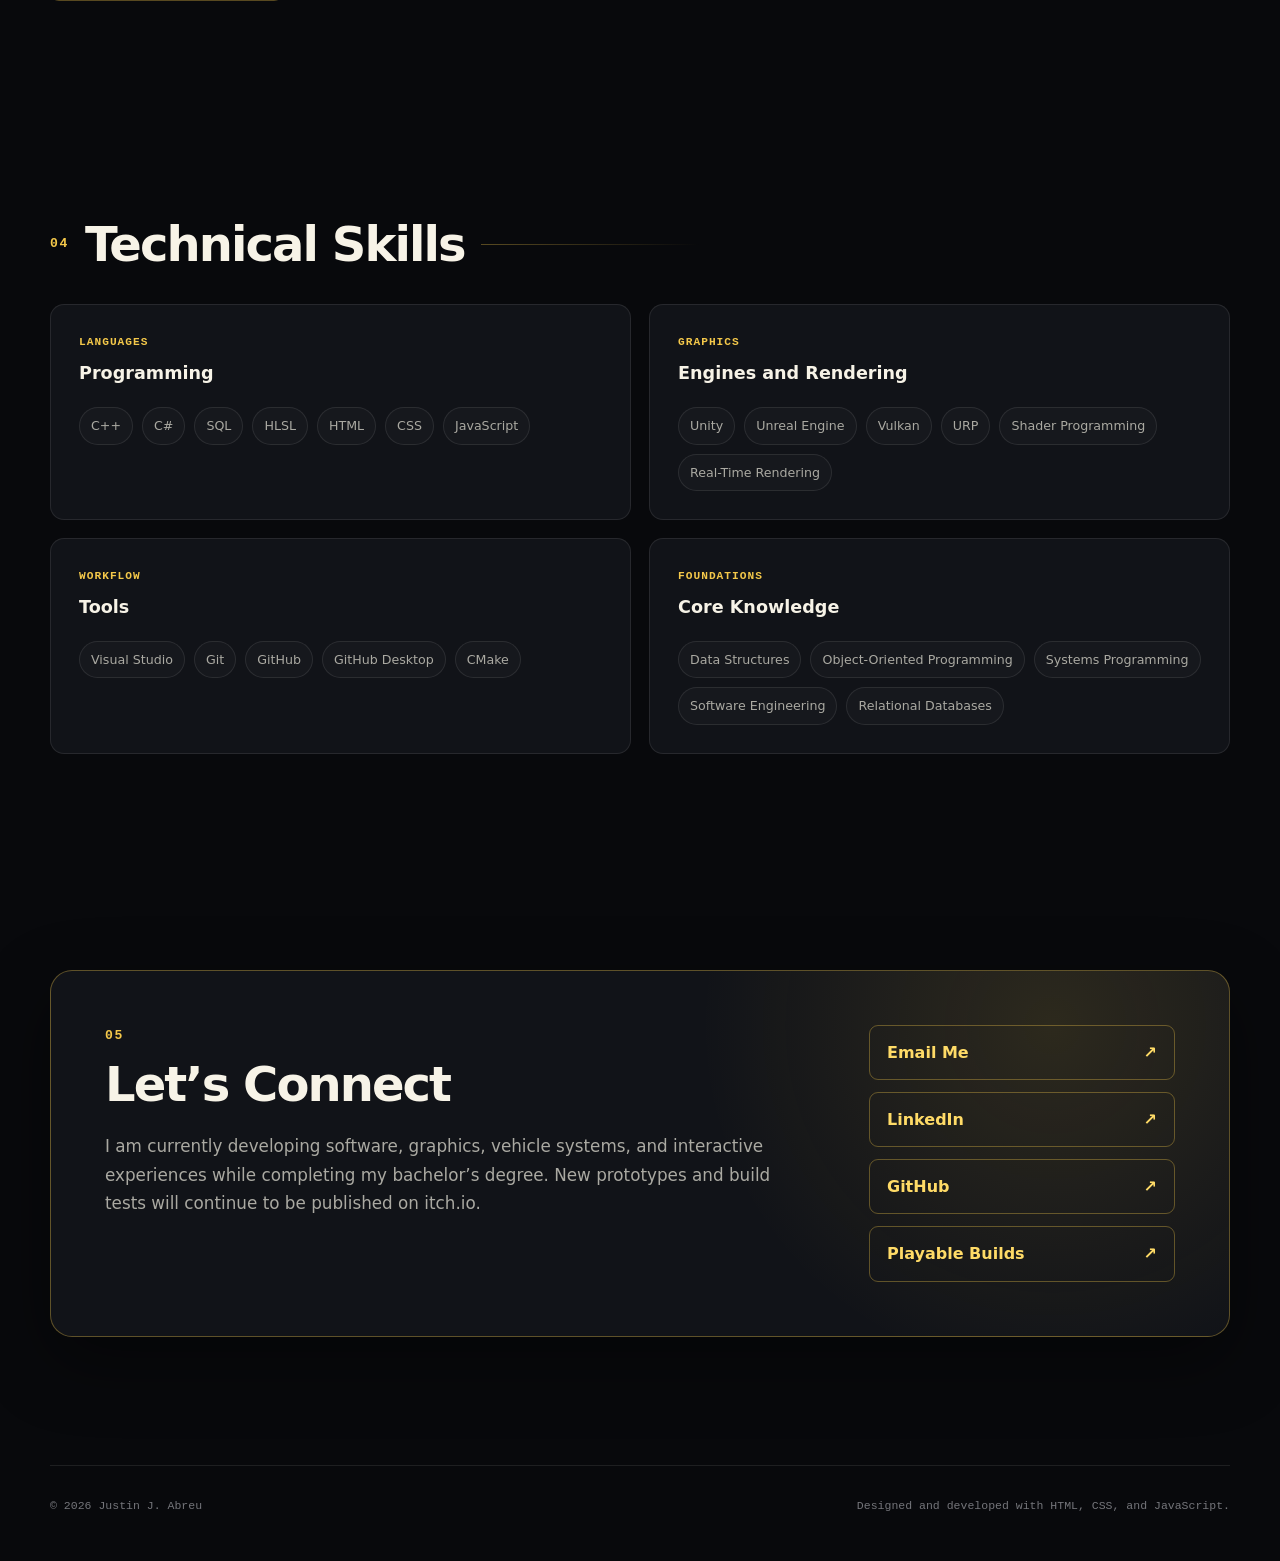
==== commit 12061590: "Refactor project section layout in index.html" ====
--- a/index.html
+++ b/index.html
@@ -151,208 +151,144 @@
             </div>
         </section>
 
-        <section id="projects" class="content-section">
-            <div class="section-heading">
-                <p class="section-number">02</p>
-                <h2>Featured Projects</h2>
-            </div>
-
-            <p class="section-introduction">
-                A selection of my vehicle, racing, graphics, and
-                interactive software projects.
-            </p>
-
-       <div class="project-grid">
-    <article class="project-card">
-        <img
-            class="project-image"
-            src="open-lot-cover.png"
-            alt="Multiple vehicles racing through the neon-lit city environment in Open Lot: After Hours"
-        >
-
-        <div class="project-card-content">
-            <p class="project-type">
-                Unity · C# · Vehicle Systems · AI
-            </p>
-
-            <h3>Open Lot: After Hours</h3>
-
-            <p>
-                An open-world nighttime driving experience featuring
-                vehicle physics, artificial-intelligence traffic,
-                camera systems, urban exploration, environmental
-                effects, and cinematic presentation.
-            </p>
-
-            <a
-                href="https://justinabreu8.itch.io"
-                target="_blank"
-                rel="noopener noreferrer"
-            >
-                View playable builds
-            </a>
-        </div>
-    </article>
-
-    <article class="project-card">
-        <div class="project-image-placeholder">
-            Turbo Night image coming soon
-        </div>
-
-        <div class="project-card-content">
-            <p class="project-type">
-                Unity · C# · Racing Systems
-            </p>
-
-            <h3>Turbo Night</h3>
-
-            <p>
-                A stylized nighttime racing project focused on
-                responsive driving, cinematic cameras, vehicle
-                handling, atmospheric lighting, and high-speed
-                presentation.
-            </p>
-
-            <a
-                href="https://justinabreu8.itch.io"
-                target="_blank"
-                rel="noopener noreferrer"
-            >
-                View development builds
-            </a>
-        </div>
-    </article>
-
-    <article class="project-card">
-        <div class="project-image-placeholder">
-            Torque Legends image coming soon
-        </div>
-
-        <div class="project-card-content">
-            <p class="project-type">
-                Unity · C# · Vehicle AI · Gameplay
-            </p>
-
-            <h3>Torque Legends</h3>
-
-            <p>
-                A racing project exploring vehicle behavior,
-                artificial-intelligence opponents, gameplay systems,
-                track interaction, and iterative driving mechanics.
-            </p>
-
-            <a
-                href="https://justinabreu8.itch.io"
-                target="_blank"
-                rel="noopener noreferrer"
-            >
-                View project builds
-            </a>
-        </div>
-    </article>
-</div>
-
-                        <div class="project-links">
-                            <a
-                                href="https://justinabreu8.itch.io"
-                                target="_blank"
-                                rel="noopener noreferrer"
-                            >
-                                View playable builds
-                            </a>
-                        </div>
-                    </div>
-                </article>
-
-                <article class="project-card">
-                    <div class="project-media project-placeholder">
-                        <div class="placeholder-content">
-                            <span class="placeholder-label">
-                                Turbo Night
-                            </span>
-
-                            <span class="placeholder-subtitle">
-                                Project image coming soon
-                            </span>
-                        </div>
-
-                        <span class="project-status">
-                            In Development
-                        </span>
-                    </div>
-
-                    <div class="project-card-content">
-                        <p class="project-type">
-                            Unity · C# · Racing Systems
-                        </p>
-
-                        <h3>Turbo Night</h3>
-
-                        <p>
-                            A stylized nighttime racing project
-                            focused on responsive driving, cinematic
-                            cameras, vehicle handling, atmospheric
-                            lighting, and high-speed presentation.
-                        </p>
-
-                        <div class="project-links">
-                            <a
-                                href="https://justinabreu8.itch.io"
-                                target="_blank"
-                                rel="noopener noreferrer"
-                            >
-                                View development builds
-                            </a>
-                        </div>
-                    </div>
-                </article>
-
-                <article class="project-card">
-                    <div class="project-media project-placeholder">
-                        <div class="placeholder-content">
-                            <span class="placeholder-label">
-                                Torque Legends
-                            </span>
-
-                            <span class="placeholder-subtitle">
-                                Project image coming soon
-                            </span>
-                        </div>
-
-                        <span class="project-status">
-                            In Development
-                        </span>
-                    </div>
-
-                    <div class="project-card-content">
-                        <p class="project-type">
-                            Unity · C# · Vehicle AI · Gameplay
-                        </p>
-
-                        <h3>Torque Legends</h3>
-
-                        <p>
-                            A racing project exploring vehicle
-                            behavior, artificial-intelligence
-                            opponents, gameplay systems, track
-                            interaction, and iterative driving
-                            mechanics.
-                        </p>
-
-                        <div class="project-links">
-                            <a
-                                href="https://justinabreu8.itch.io"
-                                target="_blank"
-                                rel="noopener noreferrer"
-                            >
-                                View project builds
-                            </a>
-                        </div>
-                    </div>
-                </article>
-            </div>
-        </section>
-
+    <section id="projects" class="content-section">
+    <div class="section-heading">
+        <p class="section-number">02</p>
+        <h2>Featured Projects</h2>
+    </div>
+
+    <p class="section-introduction">
+        A selection of my vehicle, racing, graphics, and
+        interactive software projects.
+    </p>
+
+    <div class="project-grid">
+        <article class="project-card">
+            <div class="project-media">
+                <img
+                    class="project-image"
+                    src="open-lot-cover.png"
+                    alt="Multiple vehicles driving through the neon-lit city environment in Open Lot: After Hours"
+                >
+
+                <span class="project-status">
+                    In Development
+                </span>
+            </div>
+
+            <div class="project-card-content">
+                <p class="project-type">
+                    Unity · C# · Vehicle Systems · AI
+                </p>
+
+                <h3>Open Lot: After Hours</h3>
+
+                <p>
+                    An open-world nighttime driving experience
+                    featuring vehicle physics, artificial-intelligence
+                    traffic, camera systems, urban exploration,
+                    environmental effects, and cinematic presentation.
+                </p>
+
+                <div class="project-links">
+                    <a
+                        href="https://justinabreu8.itch.io"
+                        target="_blank"
+                        rel="noopener noreferrer"
+                    >
+                        View playable builds
+                    </a>
+                </div>
+            </div>
+        </article>
+
+        <article class="project-card">
+            <div class="project-media project-placeholder">
+                <div class="placeholder-content">
+                    <span class="placeholder-label">
+                        Turbo Night
+                    </span>
+
+                    <span class="placeholder-subtitle">
+                        Project image coming soon
+                    </span>
+                </div>
+
+                <span class="project-status">
+                    In Development
+                </span>
+            </div>
+
+            <div class="project-card-content">
+                <p class="project-type">
+                    Unity · C# · Racing Systems
+                </p>
+
+                <h3>Turbo Night</h3>
+
+                <p>
+                    A stylized nighttime racing project focused on
+                    responsive driving, cinematic cameras, vehicle
+                    handling, atmospheric lighting, and high-speed
+                    presentation.
+                </p>
+
+                <div class="project-links">
+                    <a
+                        href="https://justinabreu8.itch.io"
+                        target="_blank"
+                        rel="noopener noreferrer"
+                    >
+                        View development builds
+                    </a>
+                </div>
+            </div>
+        </article>
+
+        <article class="project-card">
+            <div class="project-media project-placeholder">
+                <div class="placeholder-content">
+                    <span class="placeholder-label">
+                        Torque Legends
+                    </span>
+
+                    <span class="placeholder-subtitle">
+                        Project image coming soon
+                    </span>
+                </div>
+
+                <span class="project-status">
+                    In Development
+                </span>
+            </div>
+
+            <div class="project-card-content">
+                <p class="project-type">
+                    Unity · C# · Vehicle AI · Gameplay
+                </p>
+
+                <h3>Torque Legends</h3>
+
+                <p>
+                    A racing project exploring vehicle behavior,
+                    artificial-intelligence opponents, gameplay
+                    systems, track interaction, and iterative driving
+                    mechanics.
+                </p>
+
+                <div class="project-links">
+                    <a
+                        href="https://justinabreu8.itch.io"
+                        target="_blank"
+                        rel="noopener noreferrer"
+                    >
+                        View project builds
+                    </a>
+                </div>
+            </div>
+        </article>
+    </div>
+</section>
         <section
             id="engineering"
             class="content-section engineering-section"
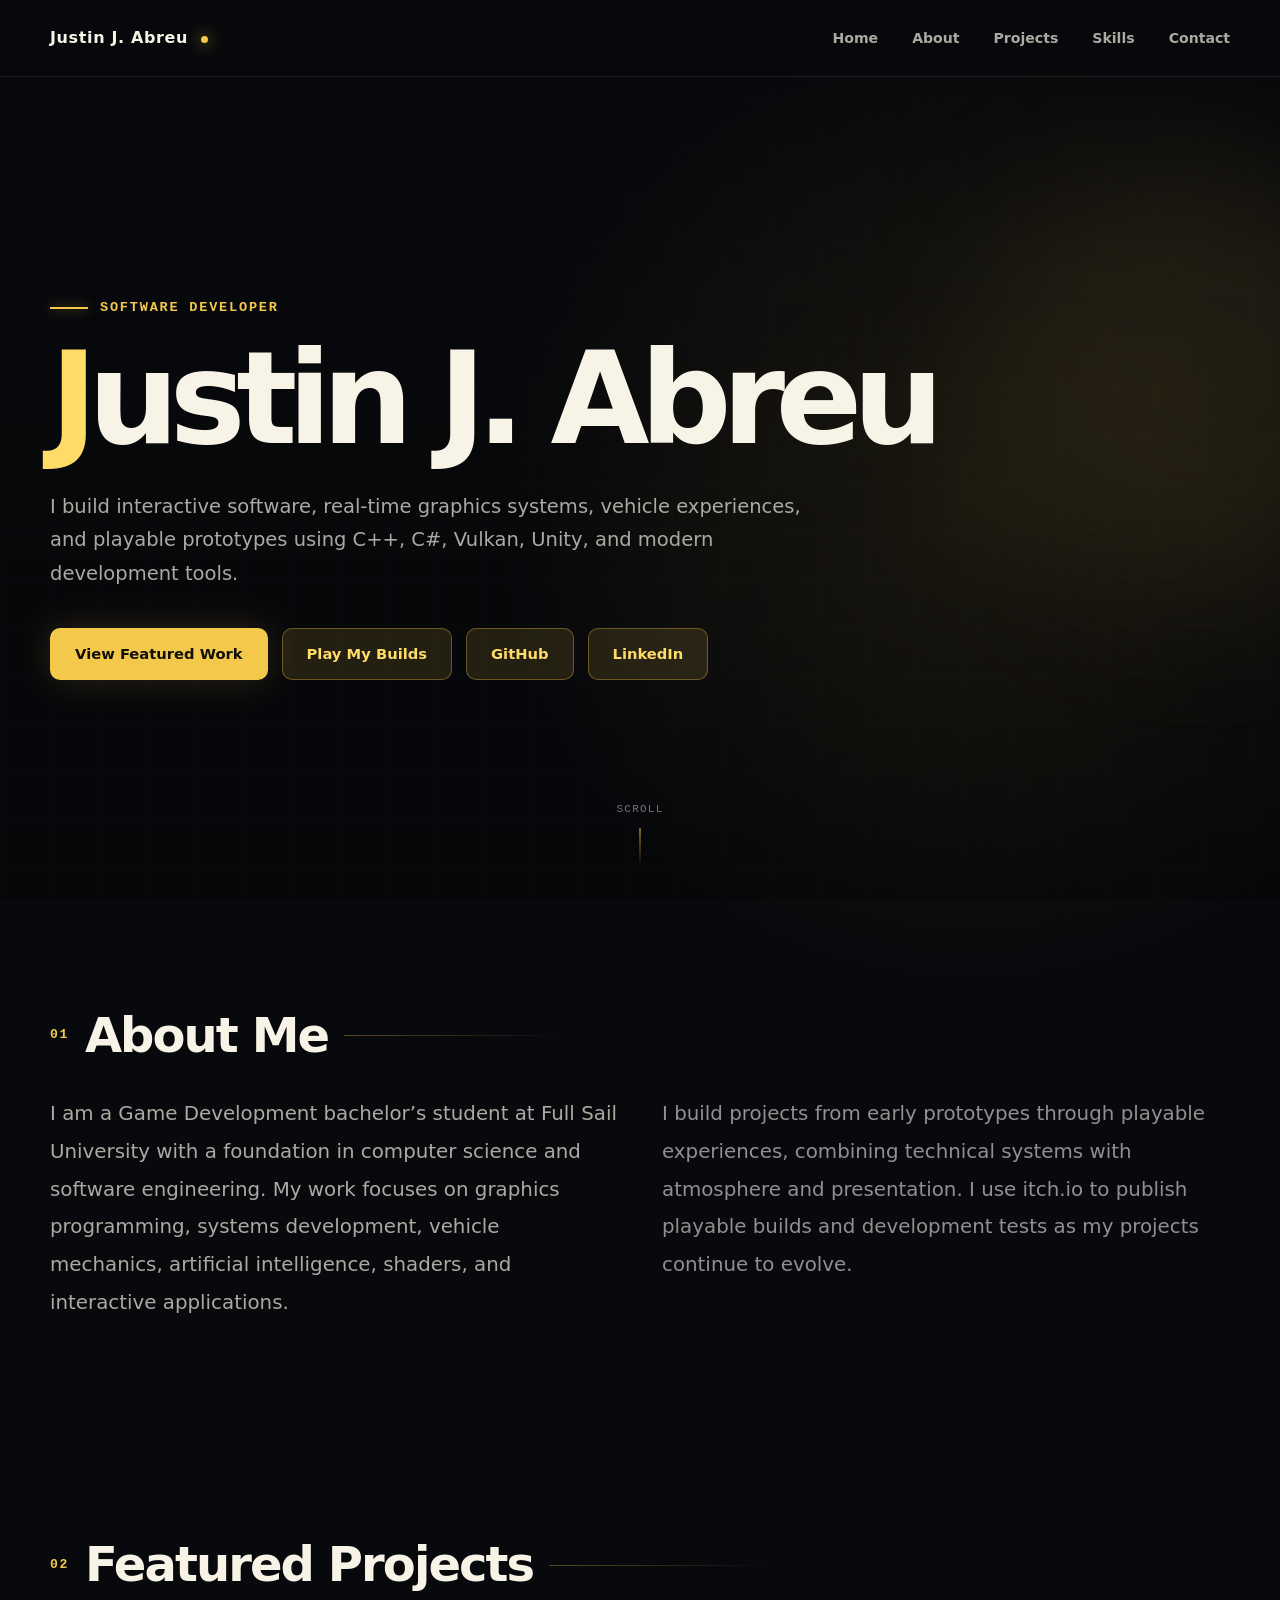
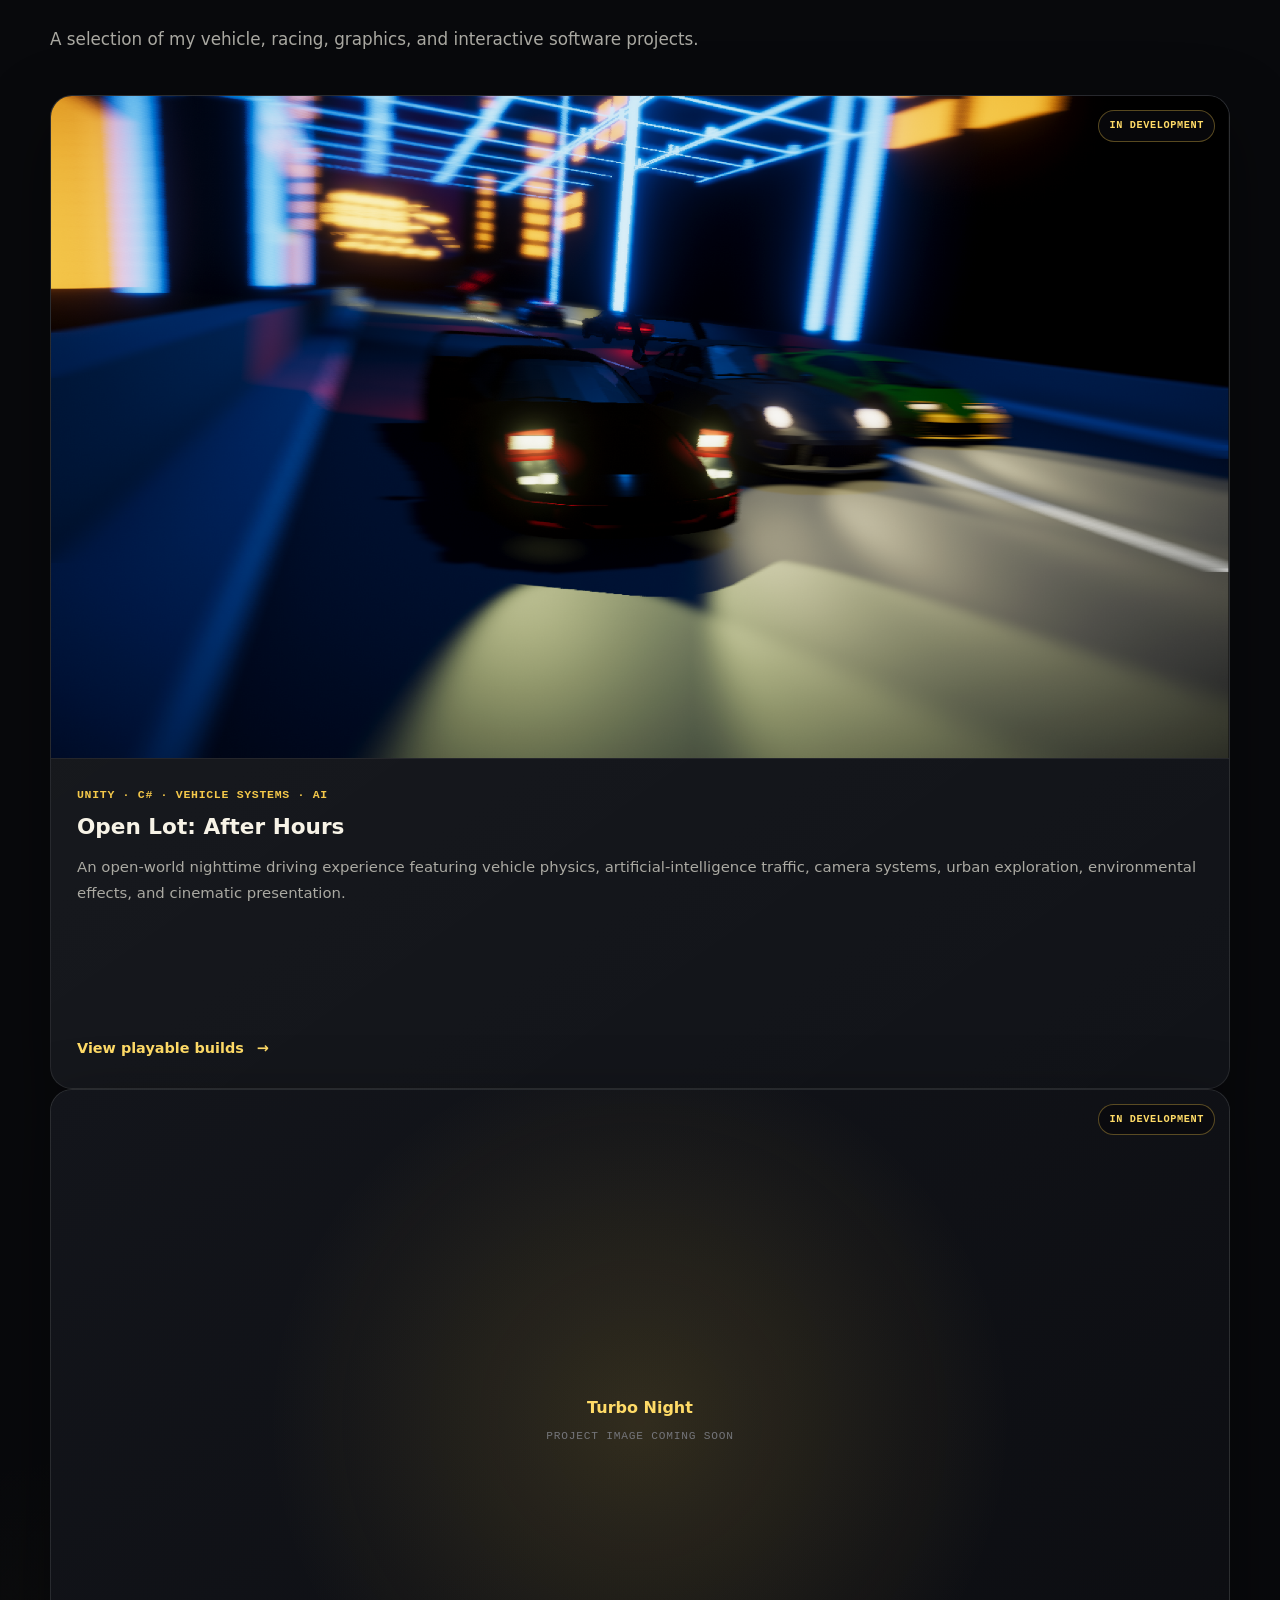
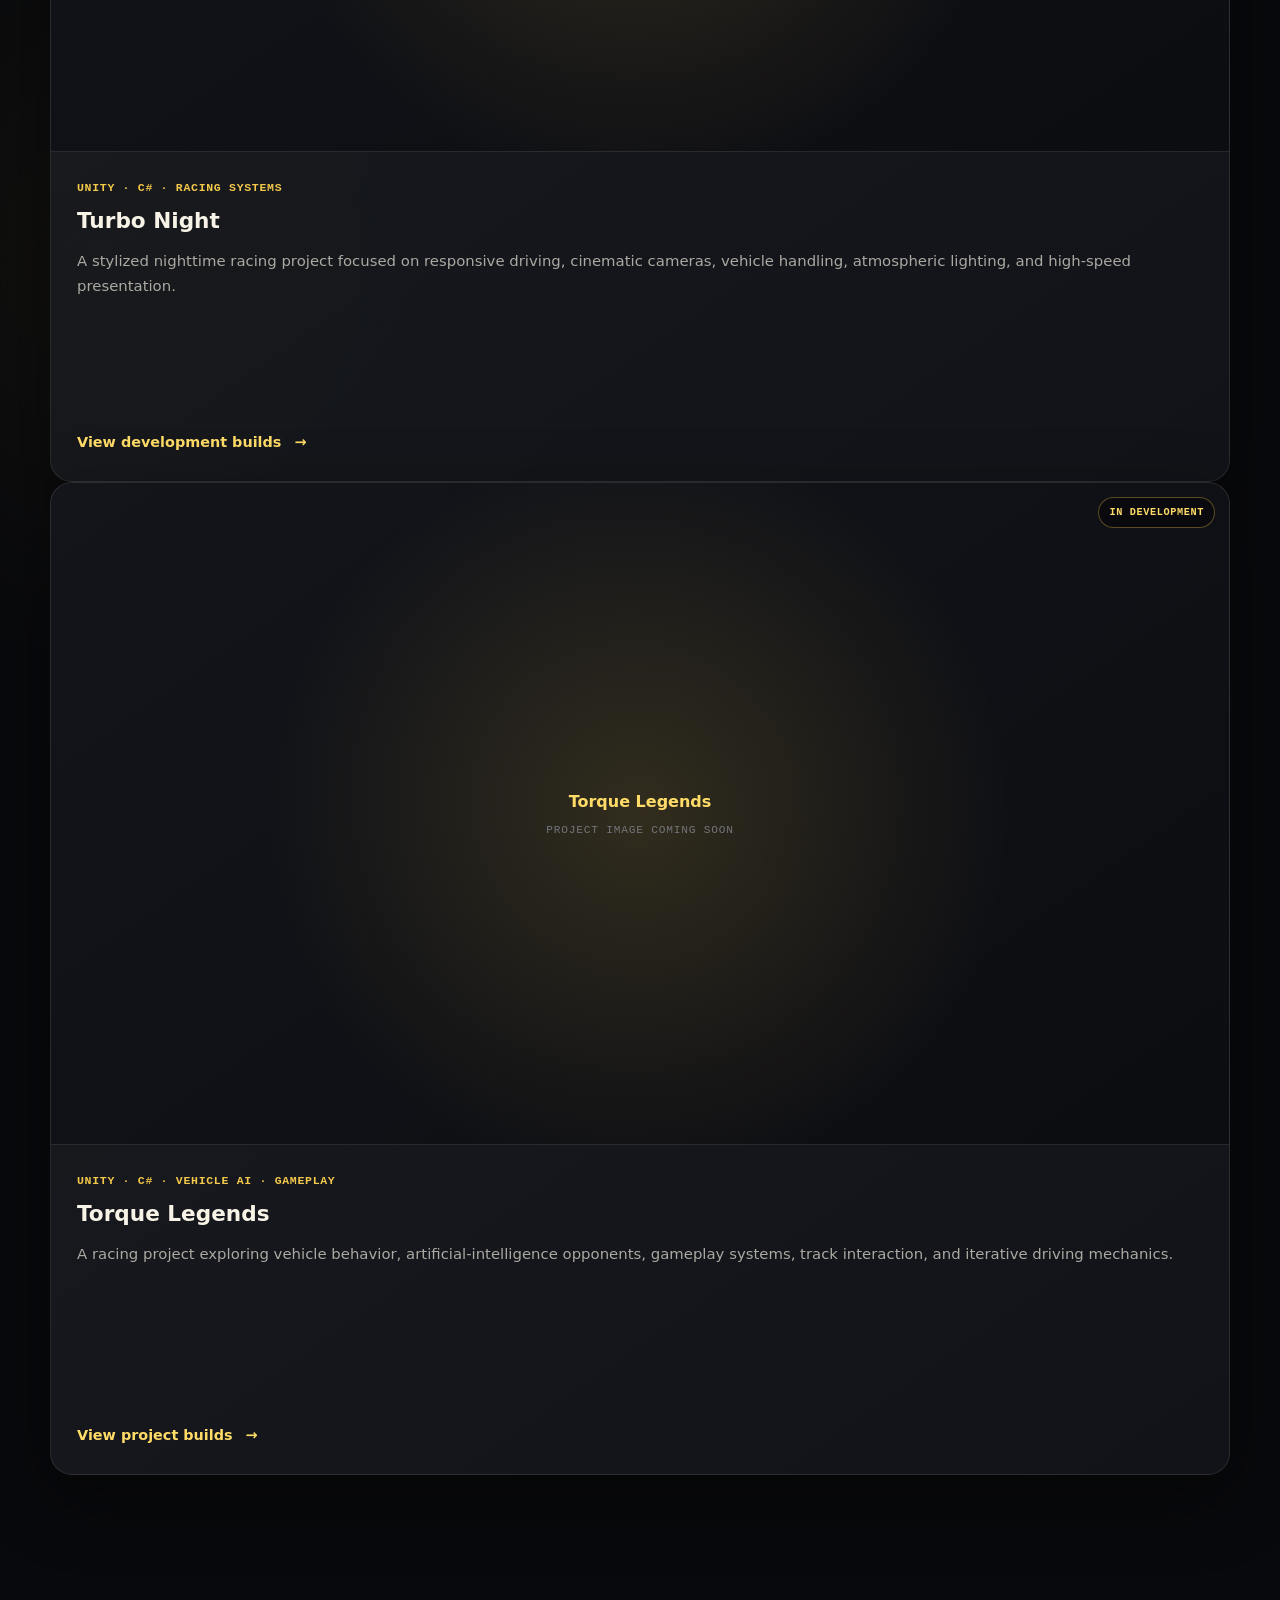
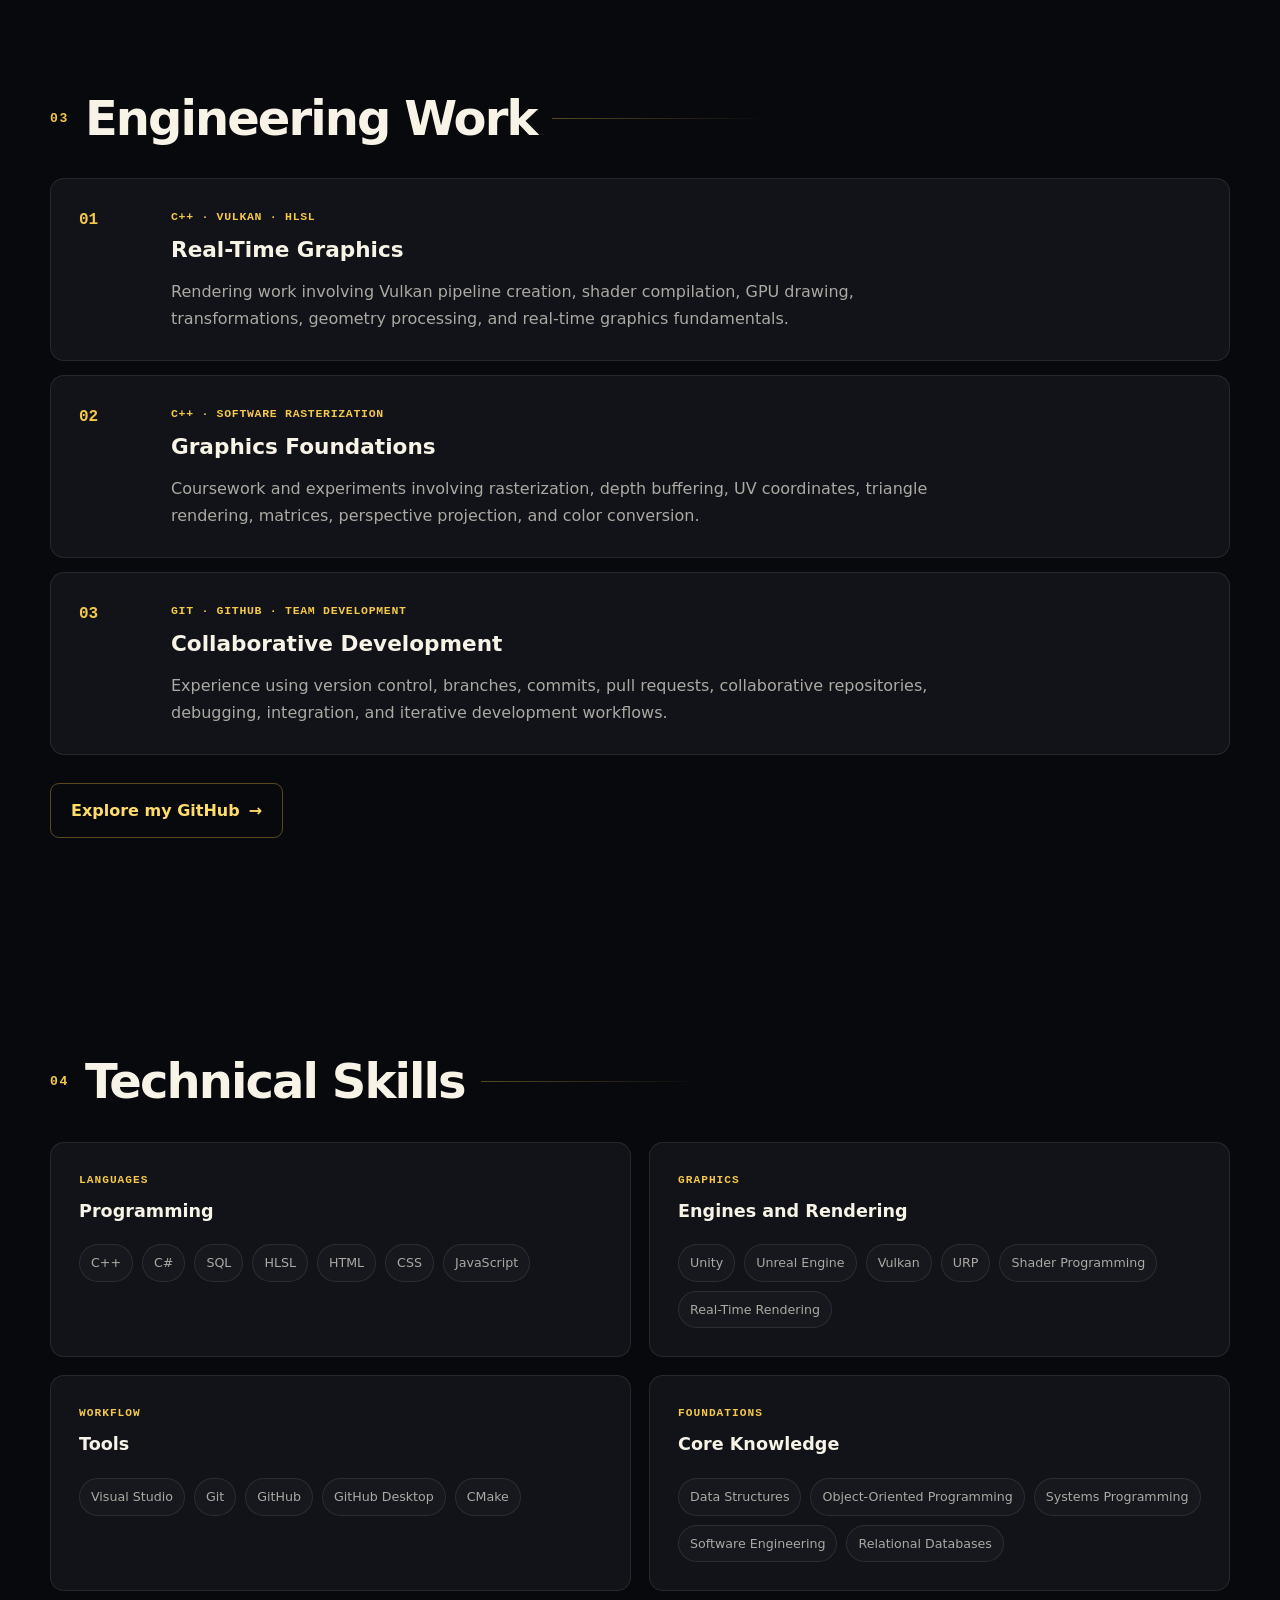
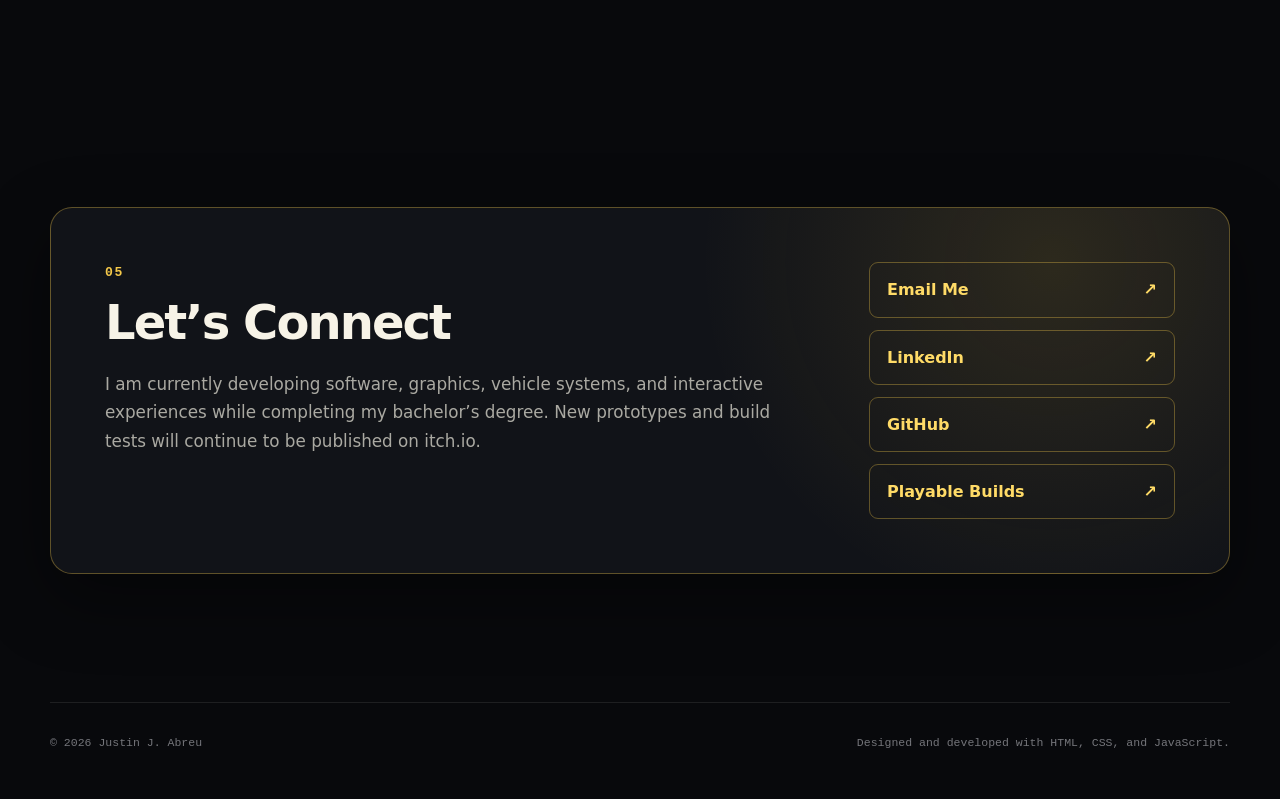
==== commit 66904bb4: "Refactor project card elements for styling Updated project card classes for better styling and consi" ====
--- a/index.html
+++ b/index.html
@@ -151,7 +151,7 @@
             </div>
         </section>
 
-    <section id="projects" class="content-section">
+<section id="projects" class="content-section">
     <div class="section-heading">
         <p class="section-number">02</p>
         <h2>Featured Projects</h2>
@@ -162,13 +162,13 @@
         interactive software projects.
     </p>
 
-    <div class="project-grid">
-        <article class="project-card">
+    <div class="project-stack">
+        <article class="project-card project-card-wide">
             <div class="project-media">
                 <img
                     class="project-image"
                     src="open-lot-cover.png"
-                    alt="Multiple vehicles driving through the neon-lit city environment in Open Lot: After Hours"
+                    alt="Vehicles driving through the neon-lit city environment in Open Lot: After Hours"
                 >
 
                 <span class="project-status">
@@ -202,7 +202,7 @@
             </div>
         </article>
 
-        <article class="project-card">
+        <article class="project-card project-card-wide">
             <div class="project-media project-placeholder">
                 <div class="placeholder-content">
                     <span class="placeholder-label">
@@ -245,7 +245,7 @@
             </div>
         </article>
 
-        <article class="project-card">
+        <article class="project-card project-card-wide">
             <div class="project-media project-placeholder">
                 <div class="placeholder-content">
                     <span class="placeholder-label">
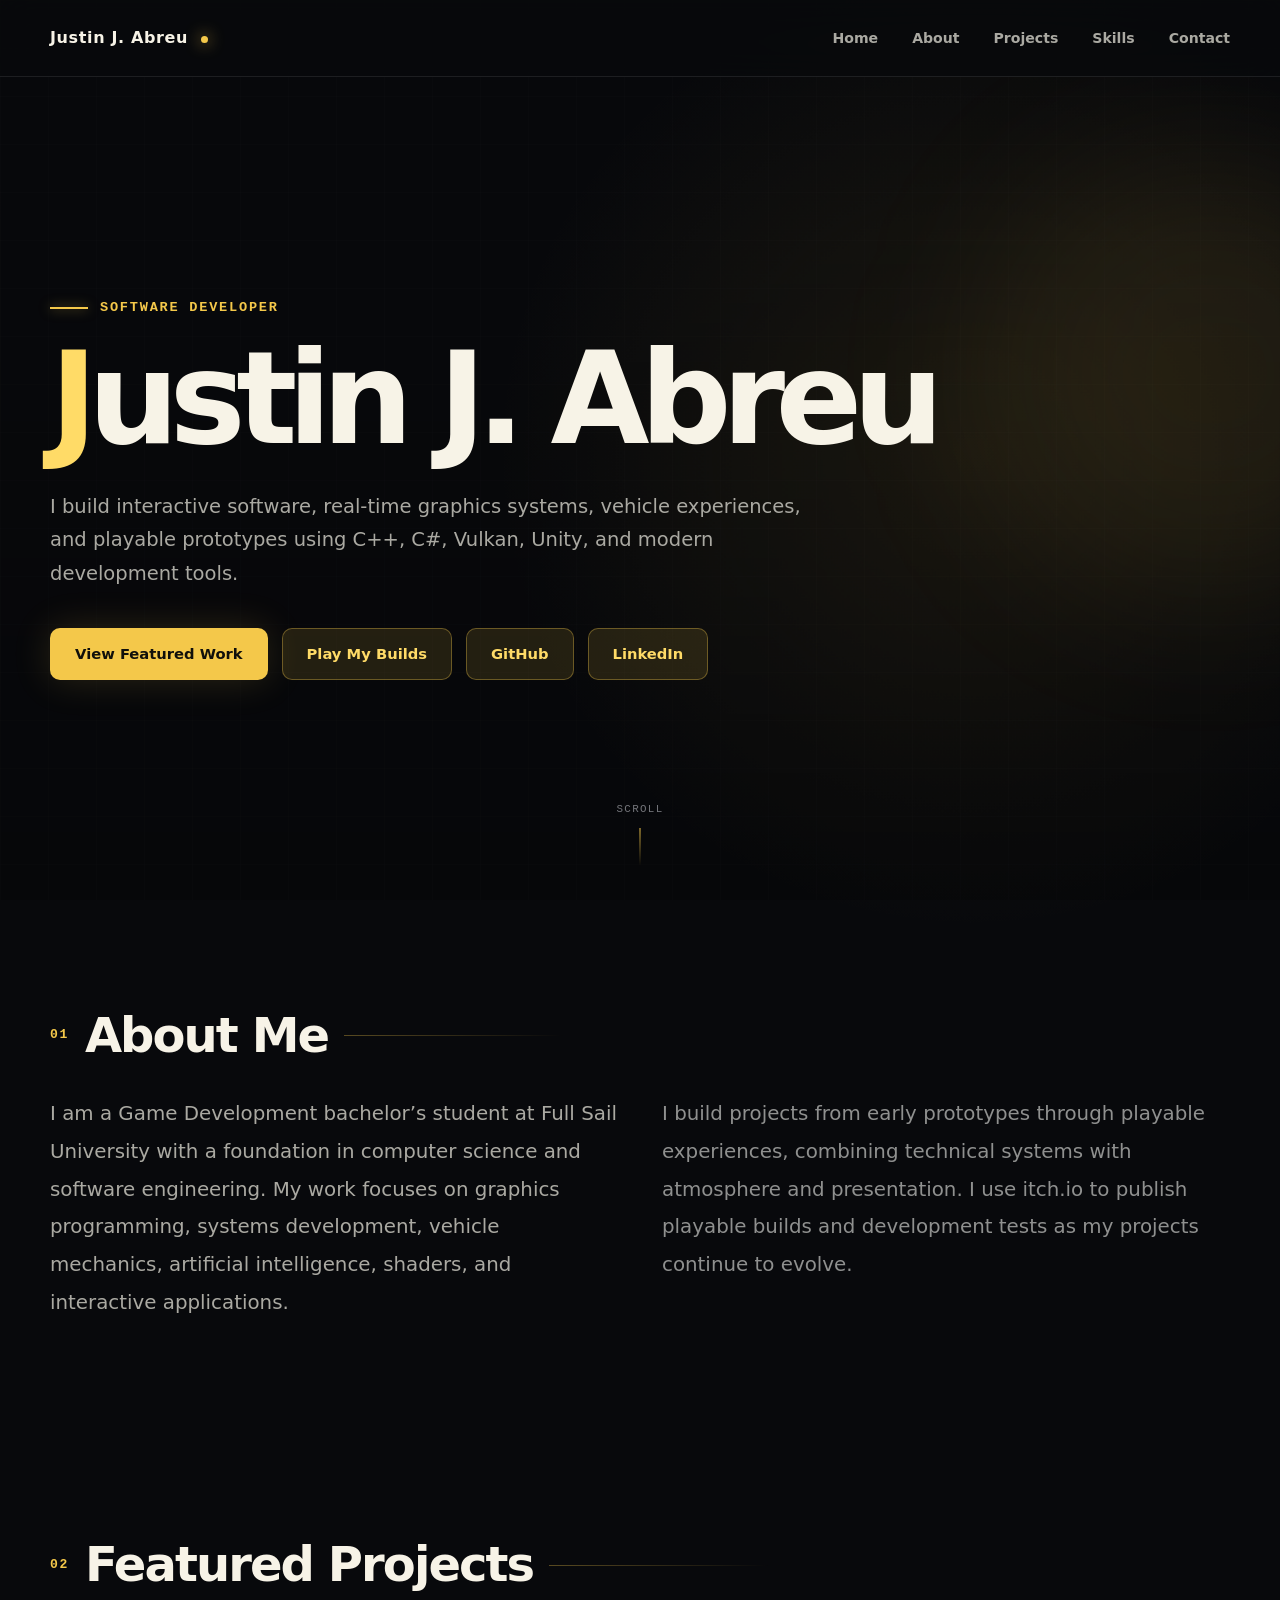
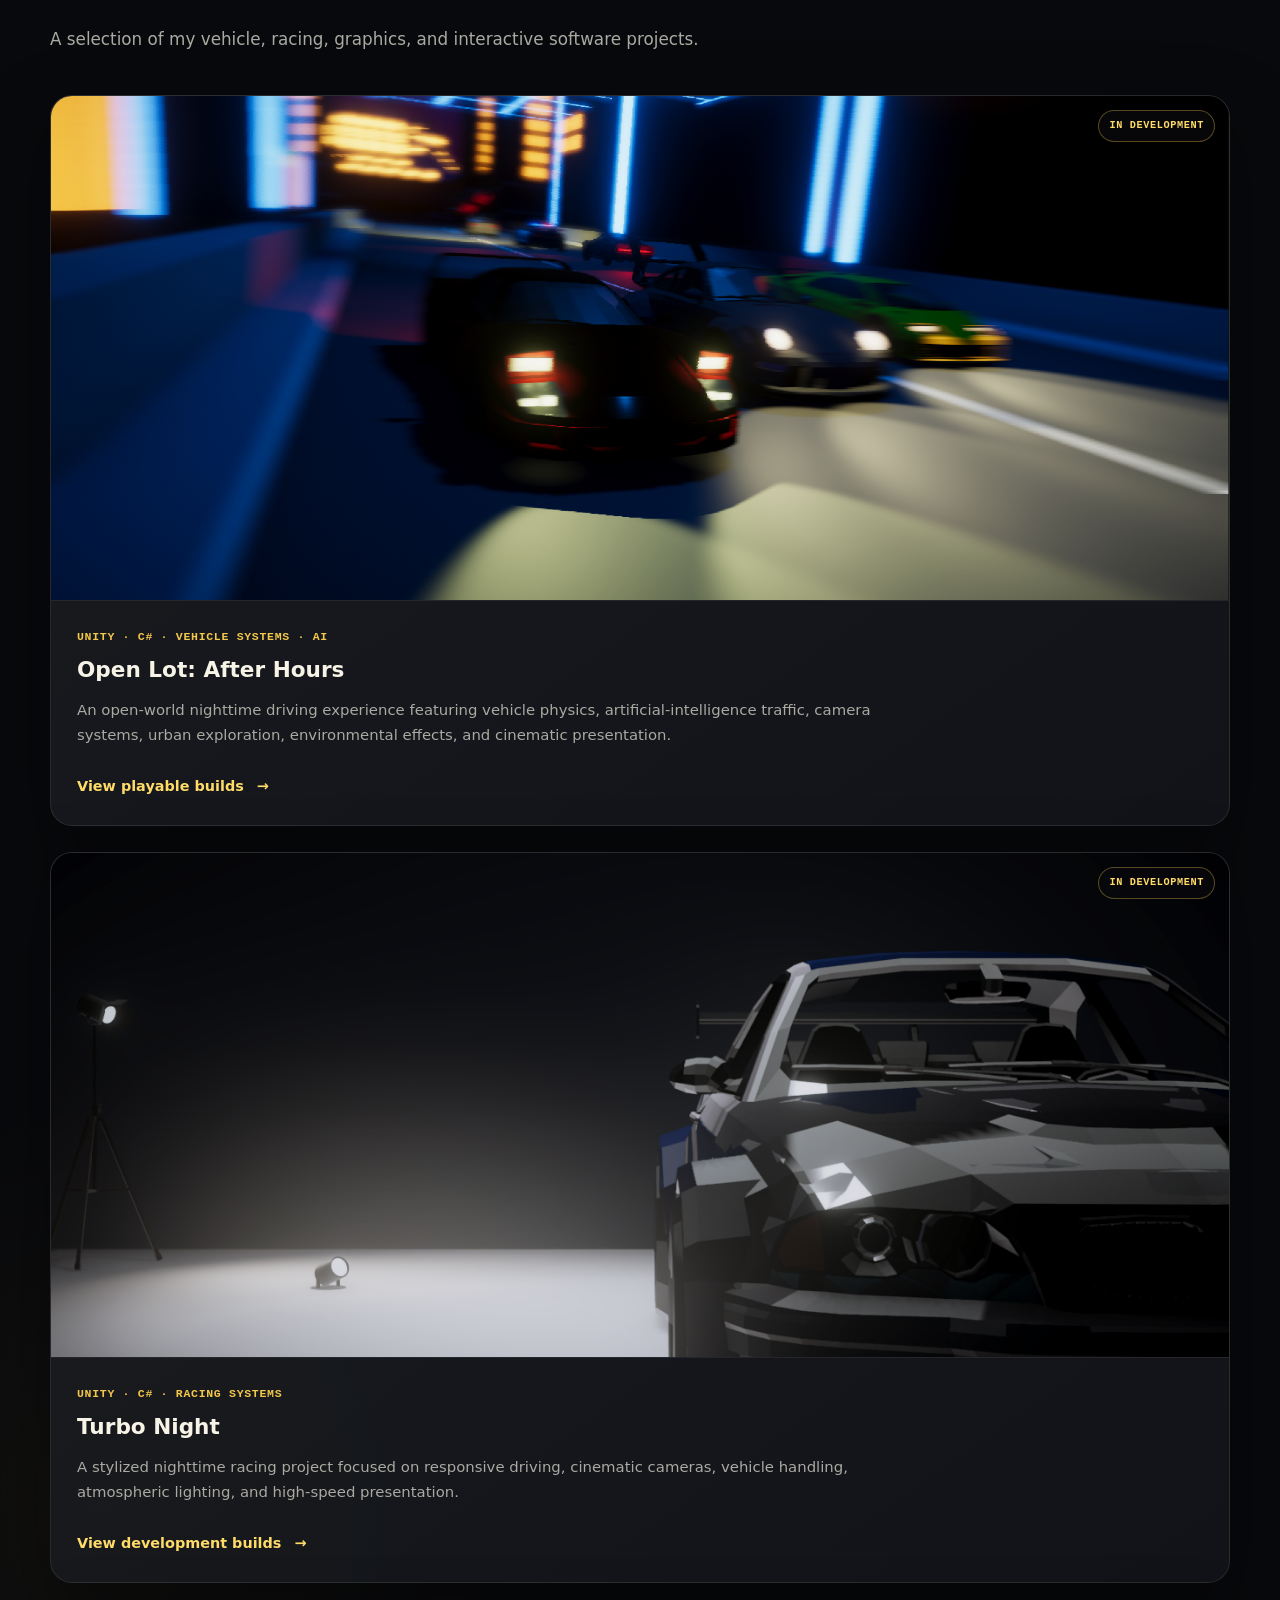
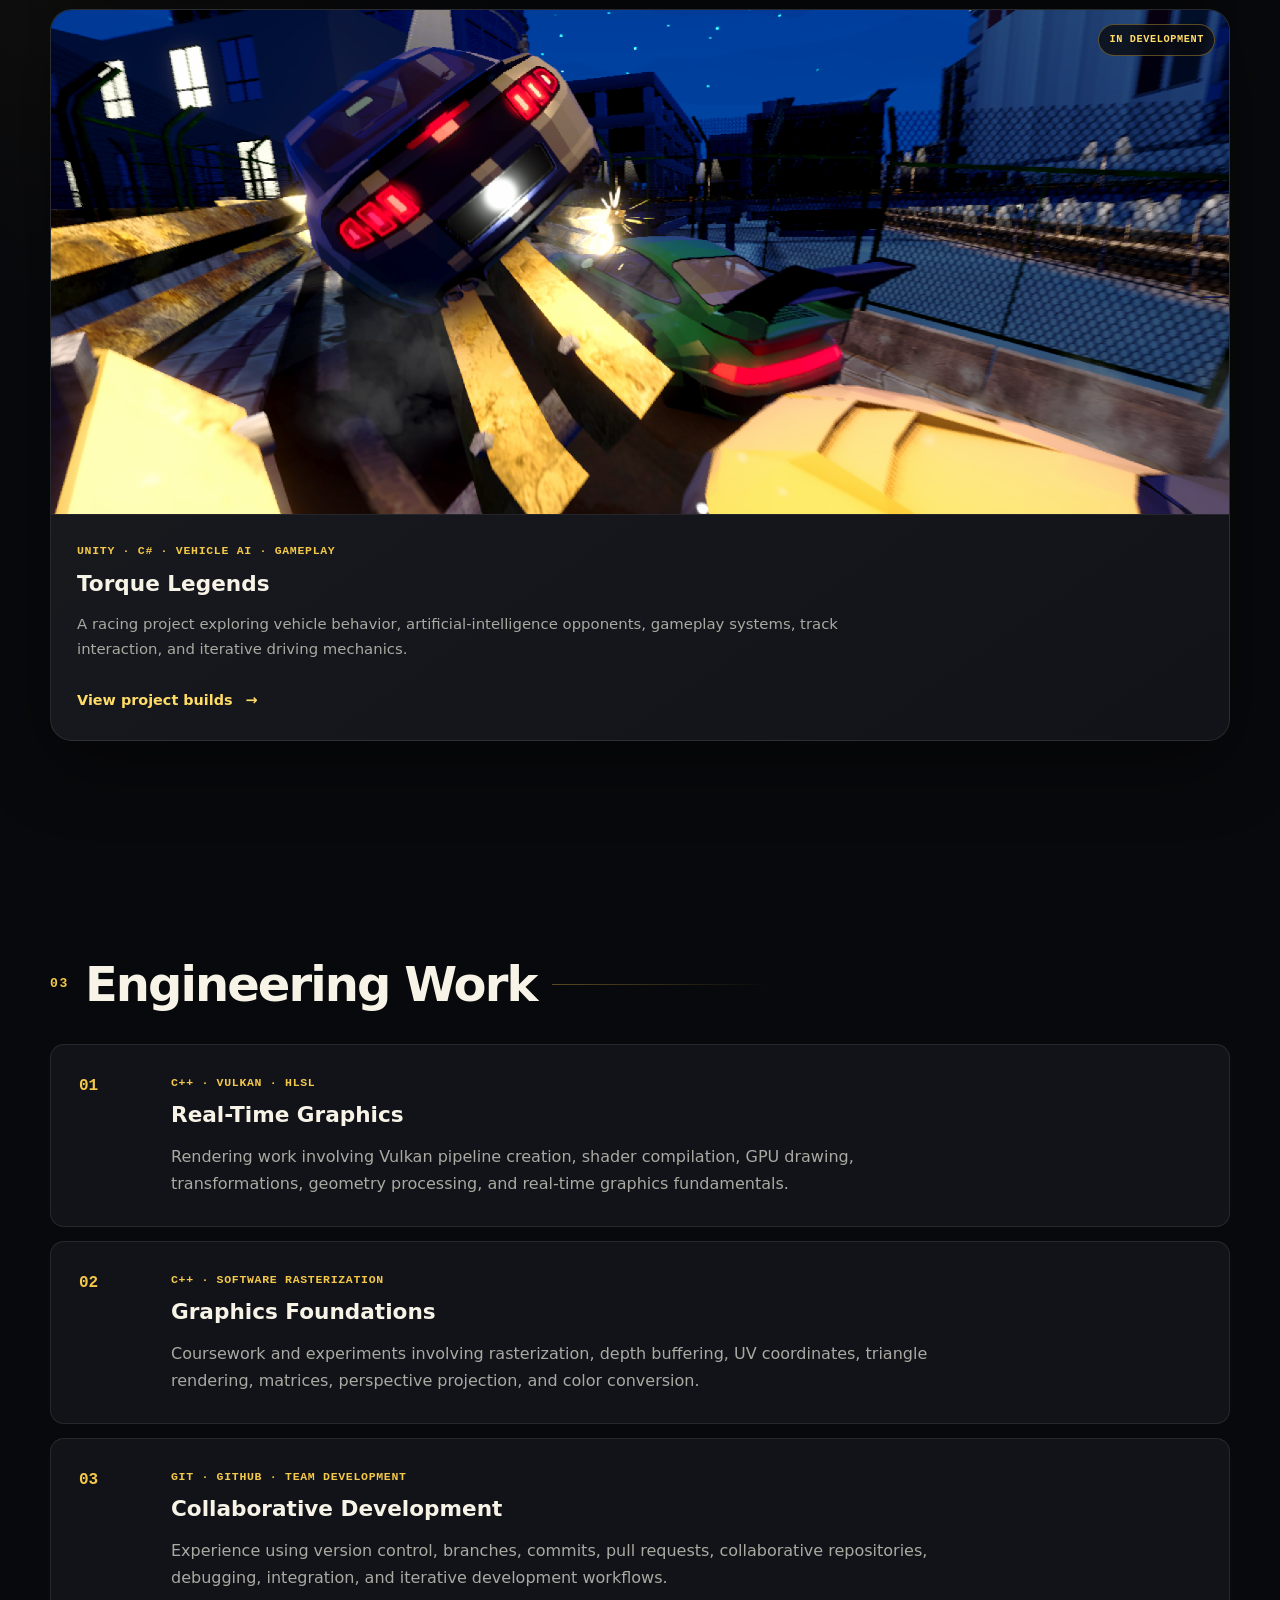
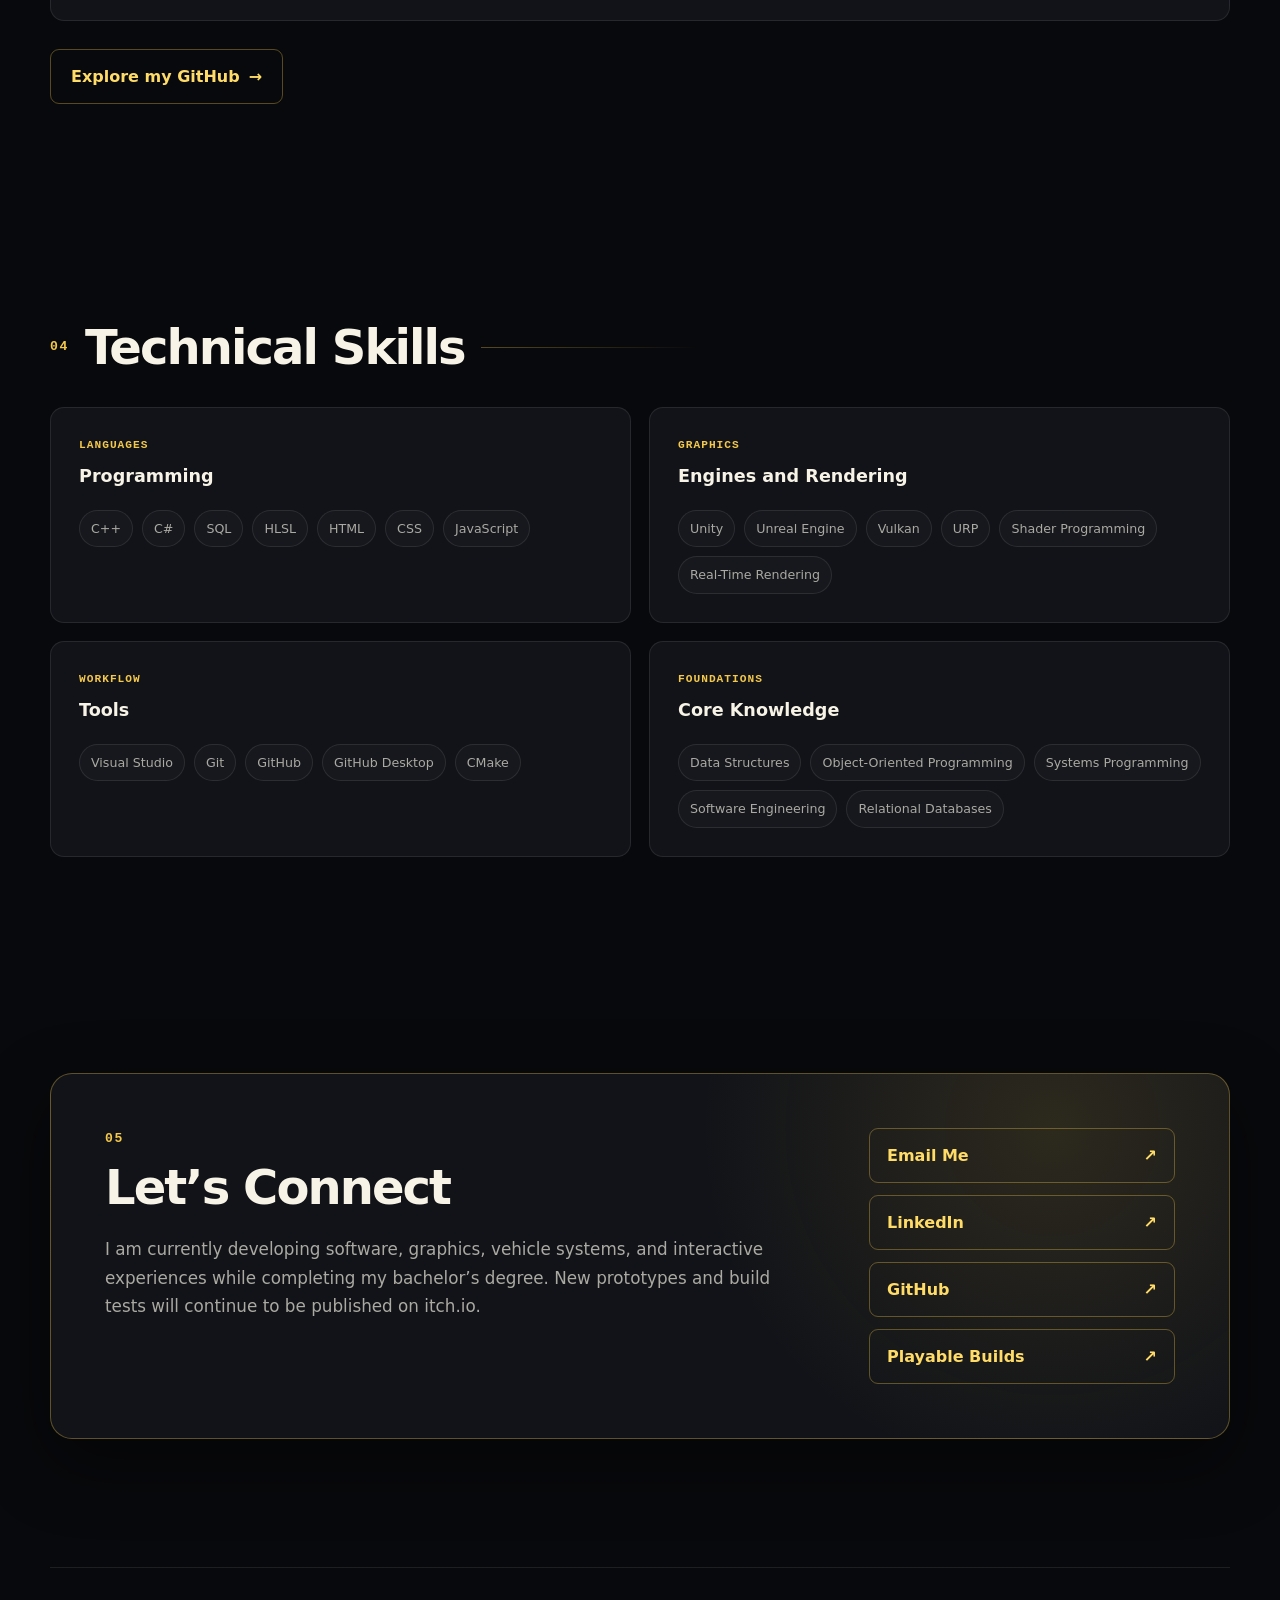
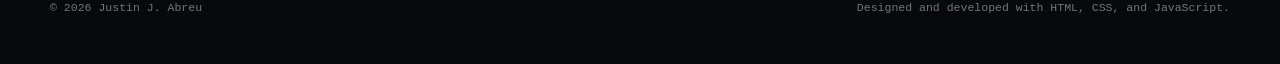
==== commit 11eea81b: "Update project cards with images and statuses Replaced placeholder elements with actual images and u" ====
--- a/index.html
+++ b/index.html
@@ -203,21 +203,17 @@
         </article>
 
         <article class="project-card project-card-wide">
-            <div class="project-media project-placeholder">
-                <div class="placeholder-content">
-                    <span class="placeholder-label">
-                        Turbo Night
-                    </span>
-
-                    <span class="placeholder-subtitle">
-                        Project image coming soon
-                    </span>
-                </div>
-
-                <span class="project-status">
-                    In Development
-                </span>
-            </div>
+           <div class="project-media">
+    <img
+        class="project-image"
+        src="turbo-night-cover.png"
+        alt="BMW M3 GTR displayed under studio lighting in Turbo Night"
+    >
+
+    <span class="project-status">
+        In Development
+    </span>
+</div>
 
             <div class="project-card-content">
                 <p class="project-type">
@@ -246,21 +242,17 @@
         </article>
 
         <article class="project-card project-card-wide">
-            <div class="project-media project-placeholder">
-                <div class="placeholder-content">
-                    <span class="placeholder-label">
-                        Torque Legends
-                    </span>
-
-                    <span class="placeholder-subtitle">
-                        Project image coming soon
-                    </span>
-                </div>
-
-                <span class="project-status">
-                    In Development
-                </span>
-            </div>
+     <div class="project-media">
+    <img
+        class="project-image"
+        src="torque-legends-cover.png"
+        alt="Mustang airborne above other vehicles during a race in Torque Legends"
+    >
+
+    <span class="project-status">
+        In Development
+    </span>
+</div>
 
             <div class="project-card-content">
                 <p class="project-type">
--- a/style.css
+++ b/style.css
@@ -1008,7 +1008,32 @@
         padding: 26px;
     }
 }
-
+/* ---------- Stacked featured projects ---------- */
+
+.project-stack {
+    display: grid;
+    grid-template-columns: 1fr;
+    gap: 26px;
+}
+
+.project-card-wide {
+    width: 100%;
+}
+
+.project-card-wide .project-media {
+    aspect-ratio: 21 / 9;
+}
+
+.project-card-wide .project-card-content > p:not(.project-type) {
+    min-height: auto;
+    max-width: 850px;
+}
+
+@media (max-width: 760px) {
+    .project-card-wide .project-media {
+        aspect-ratio: 16 / 9;
+    }
+}
 @media (prefers-reduced-motion: reduce) {
     html {
         scroll-behavior: auto;
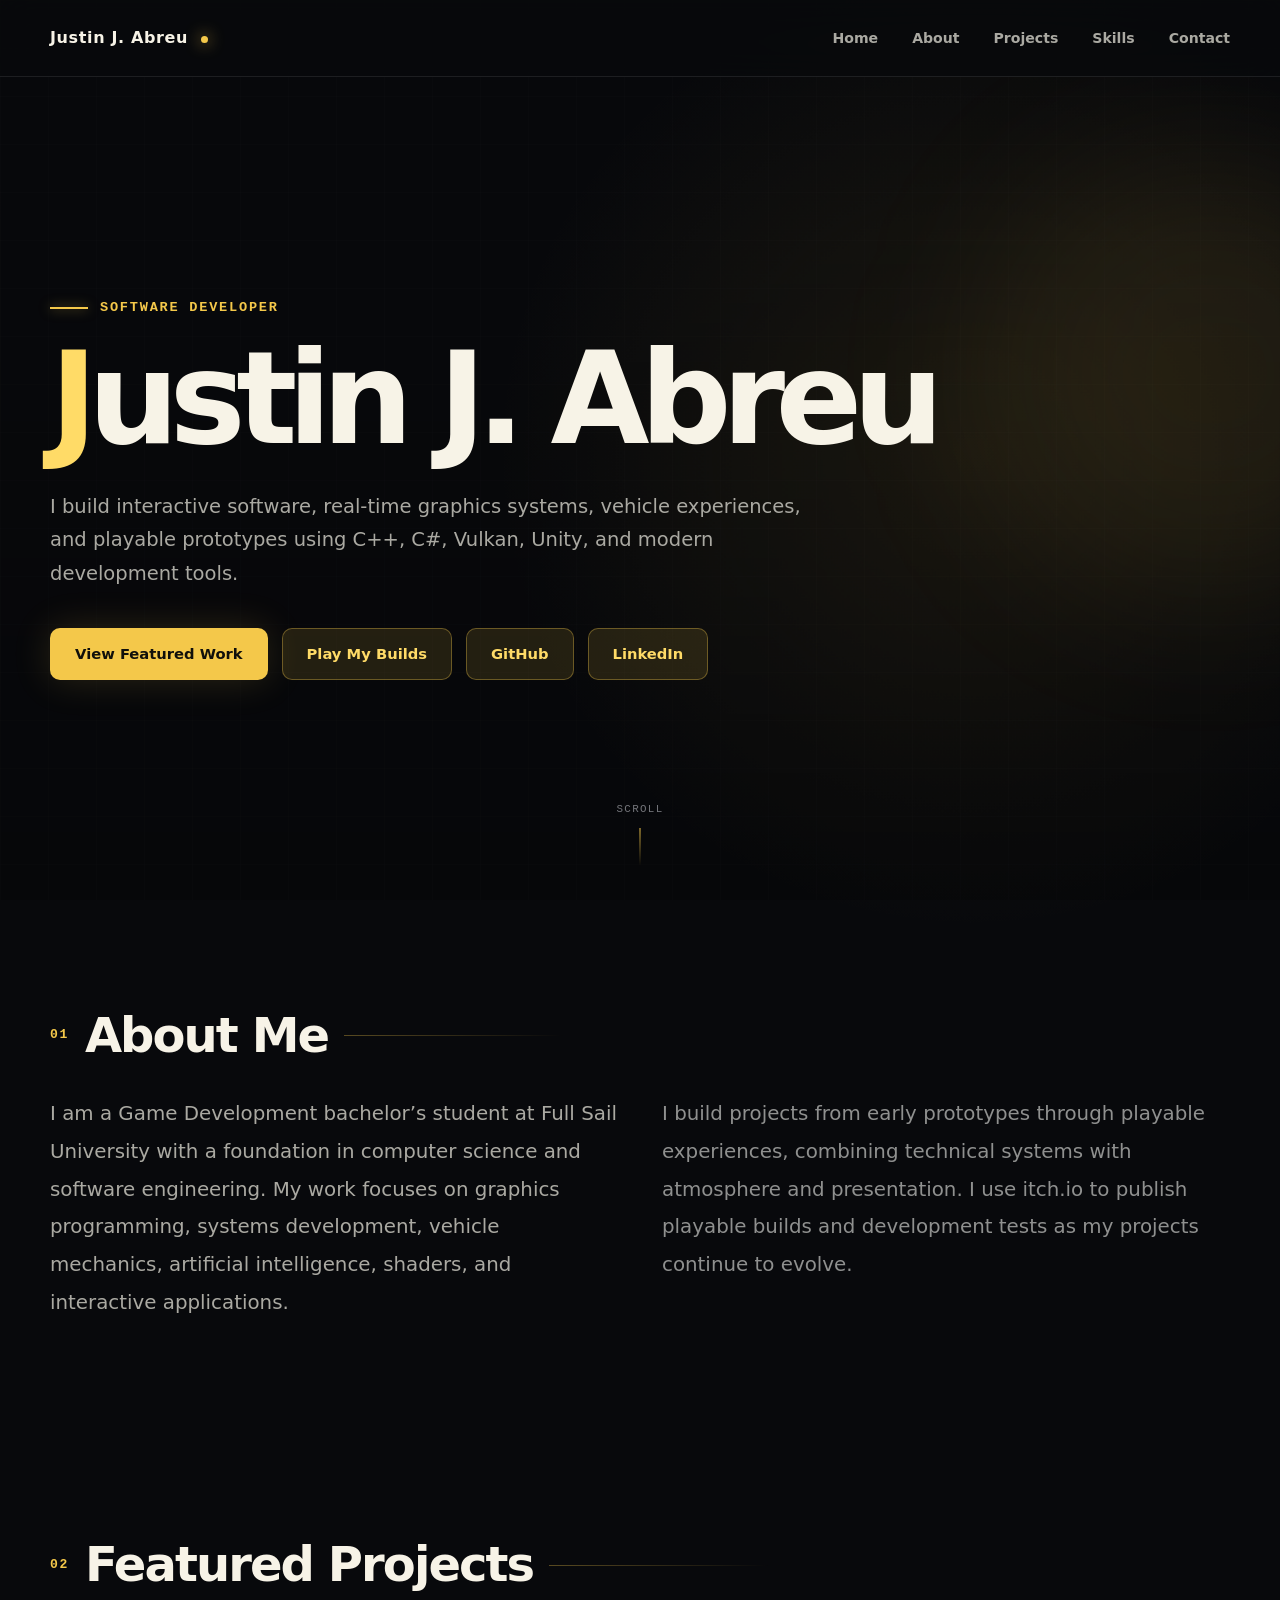
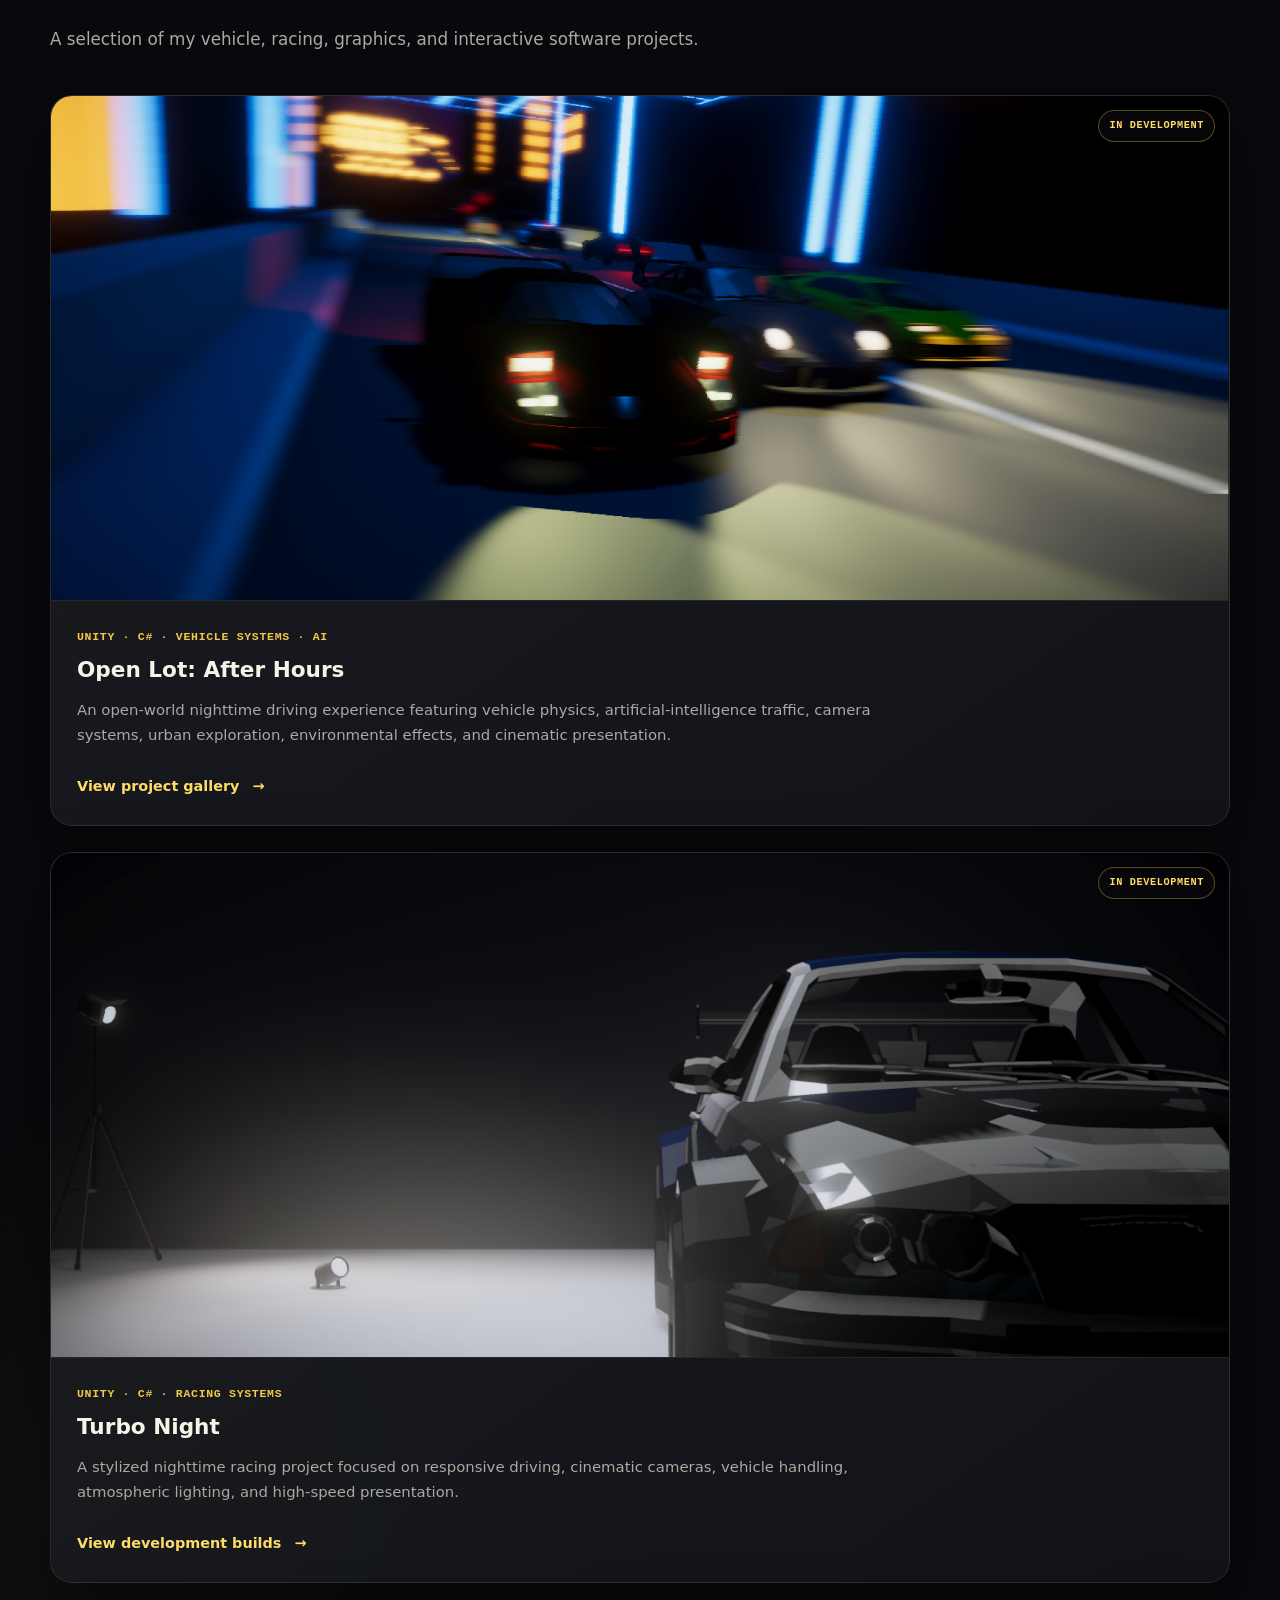
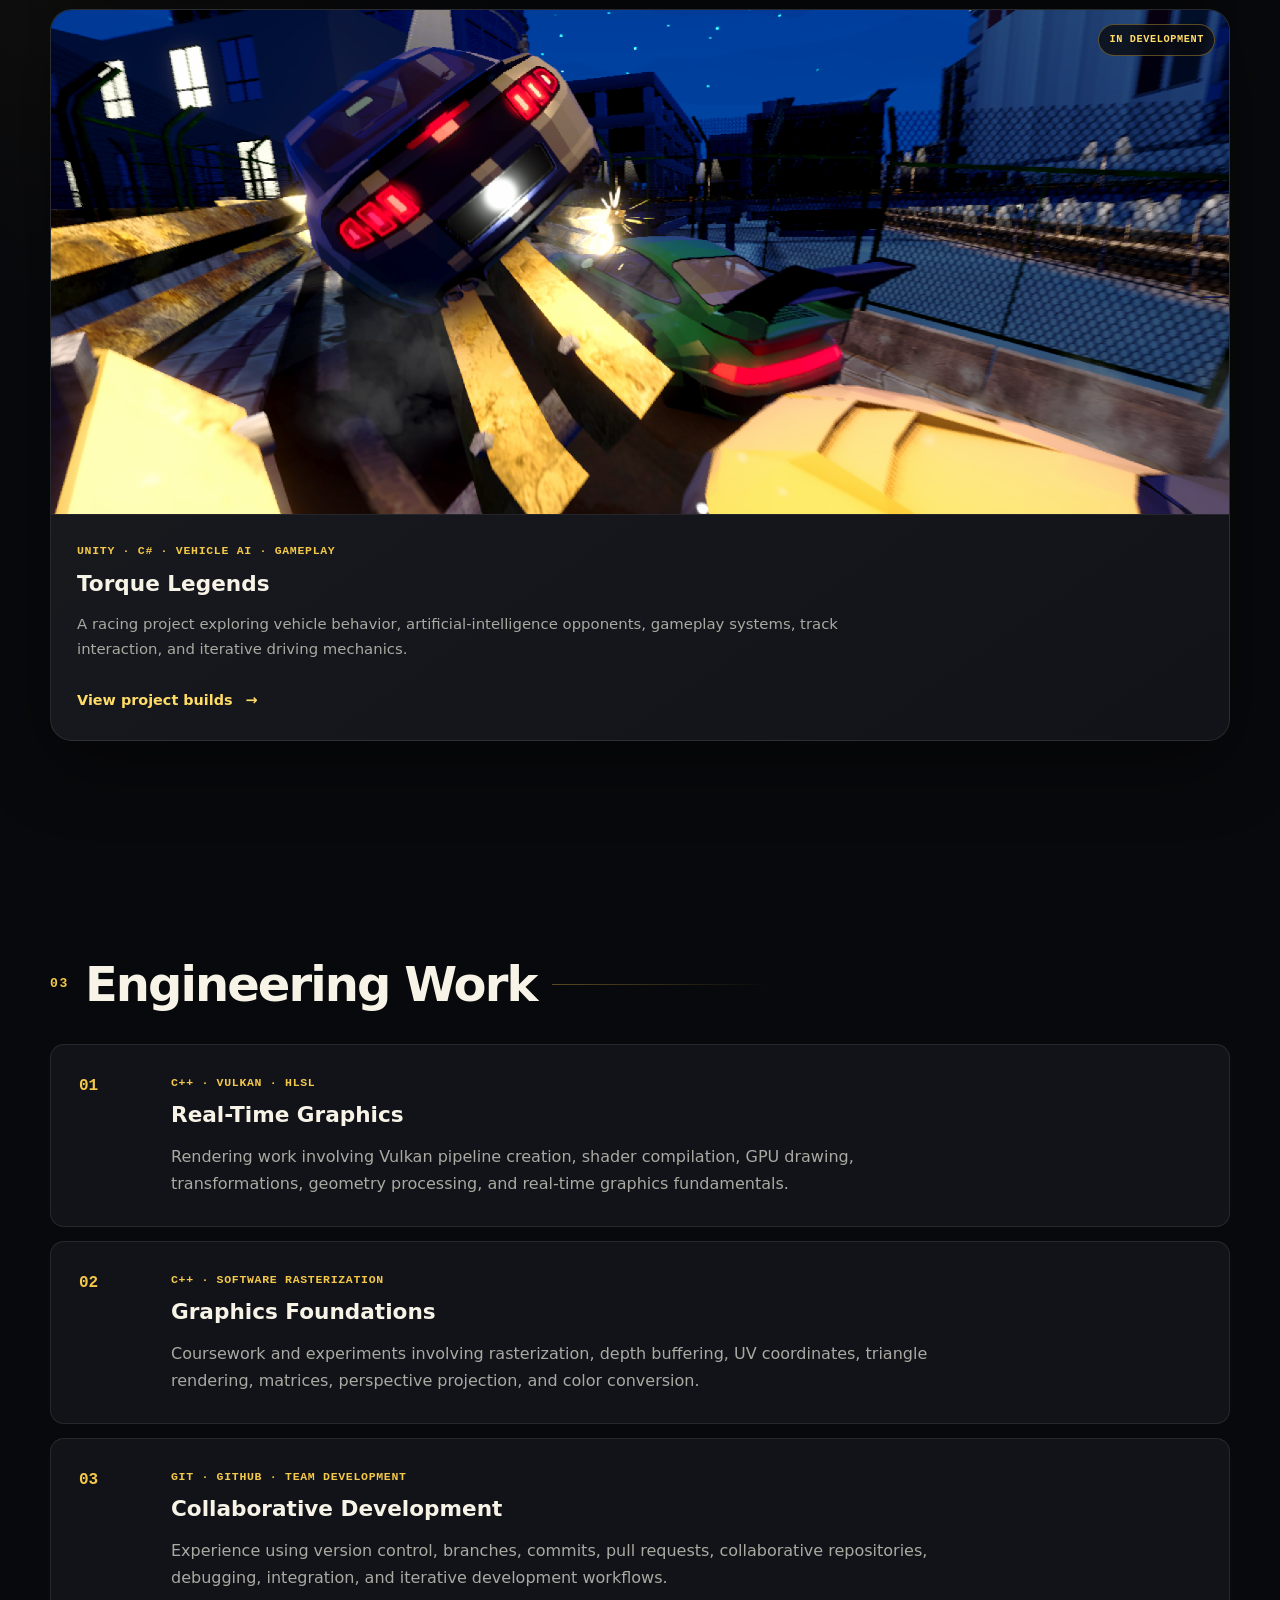
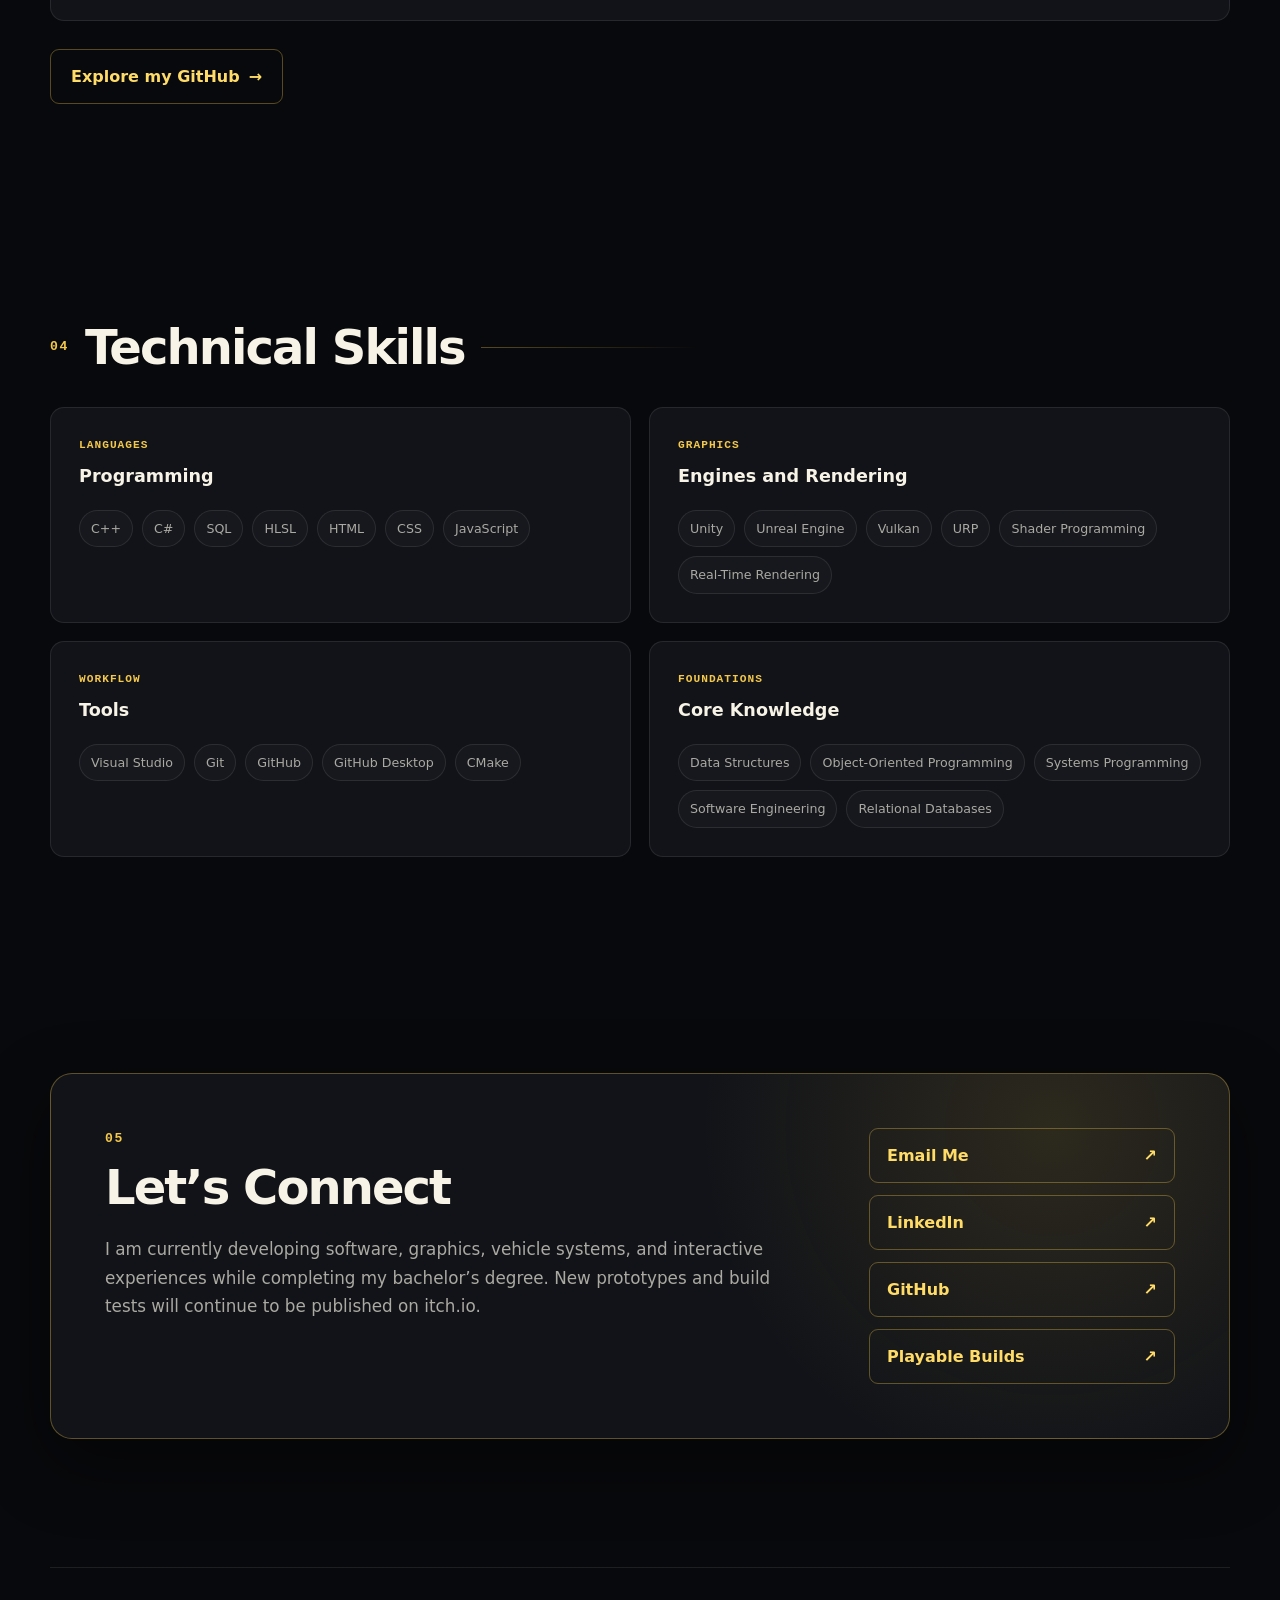
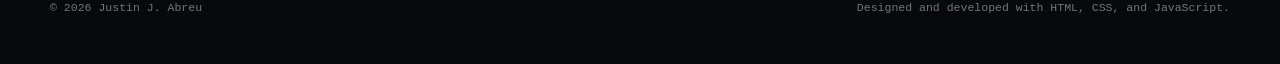
==== commit 677f6a83: "Link Open Lot project page" ====
--- a/index.html
+++ b/index.html
@@ -191,13 +191,9 @@
                 </p>
 
                 <div class="project-links">
-                    <a
-                        href="https://justinabreu8.itch.io"
-                        target="_blank"
-                        rel="noopener noreferrer"
-                    >
-                        View playable builds
-                    </a>
+                  <a href="projects/open-lot.html">
+    View project gallery
+</a>
                 </div>
             </div>
         </article>
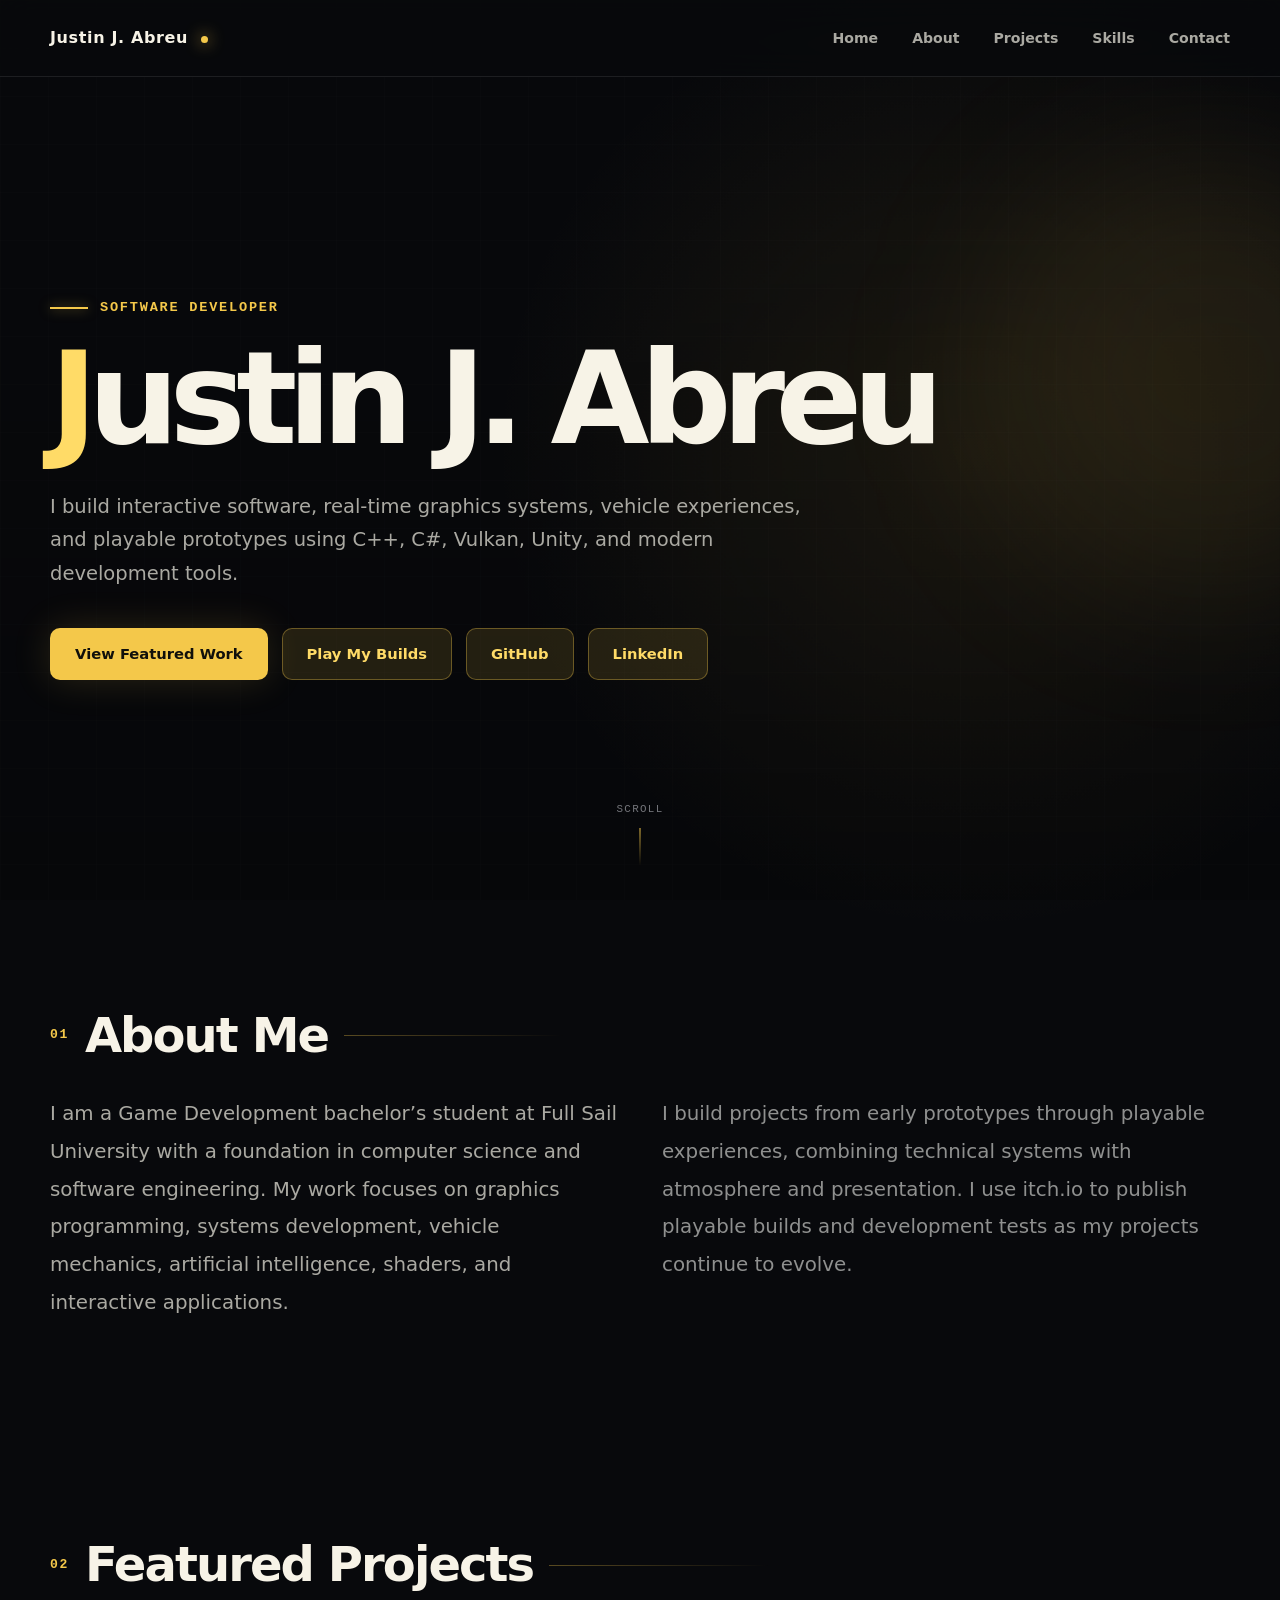
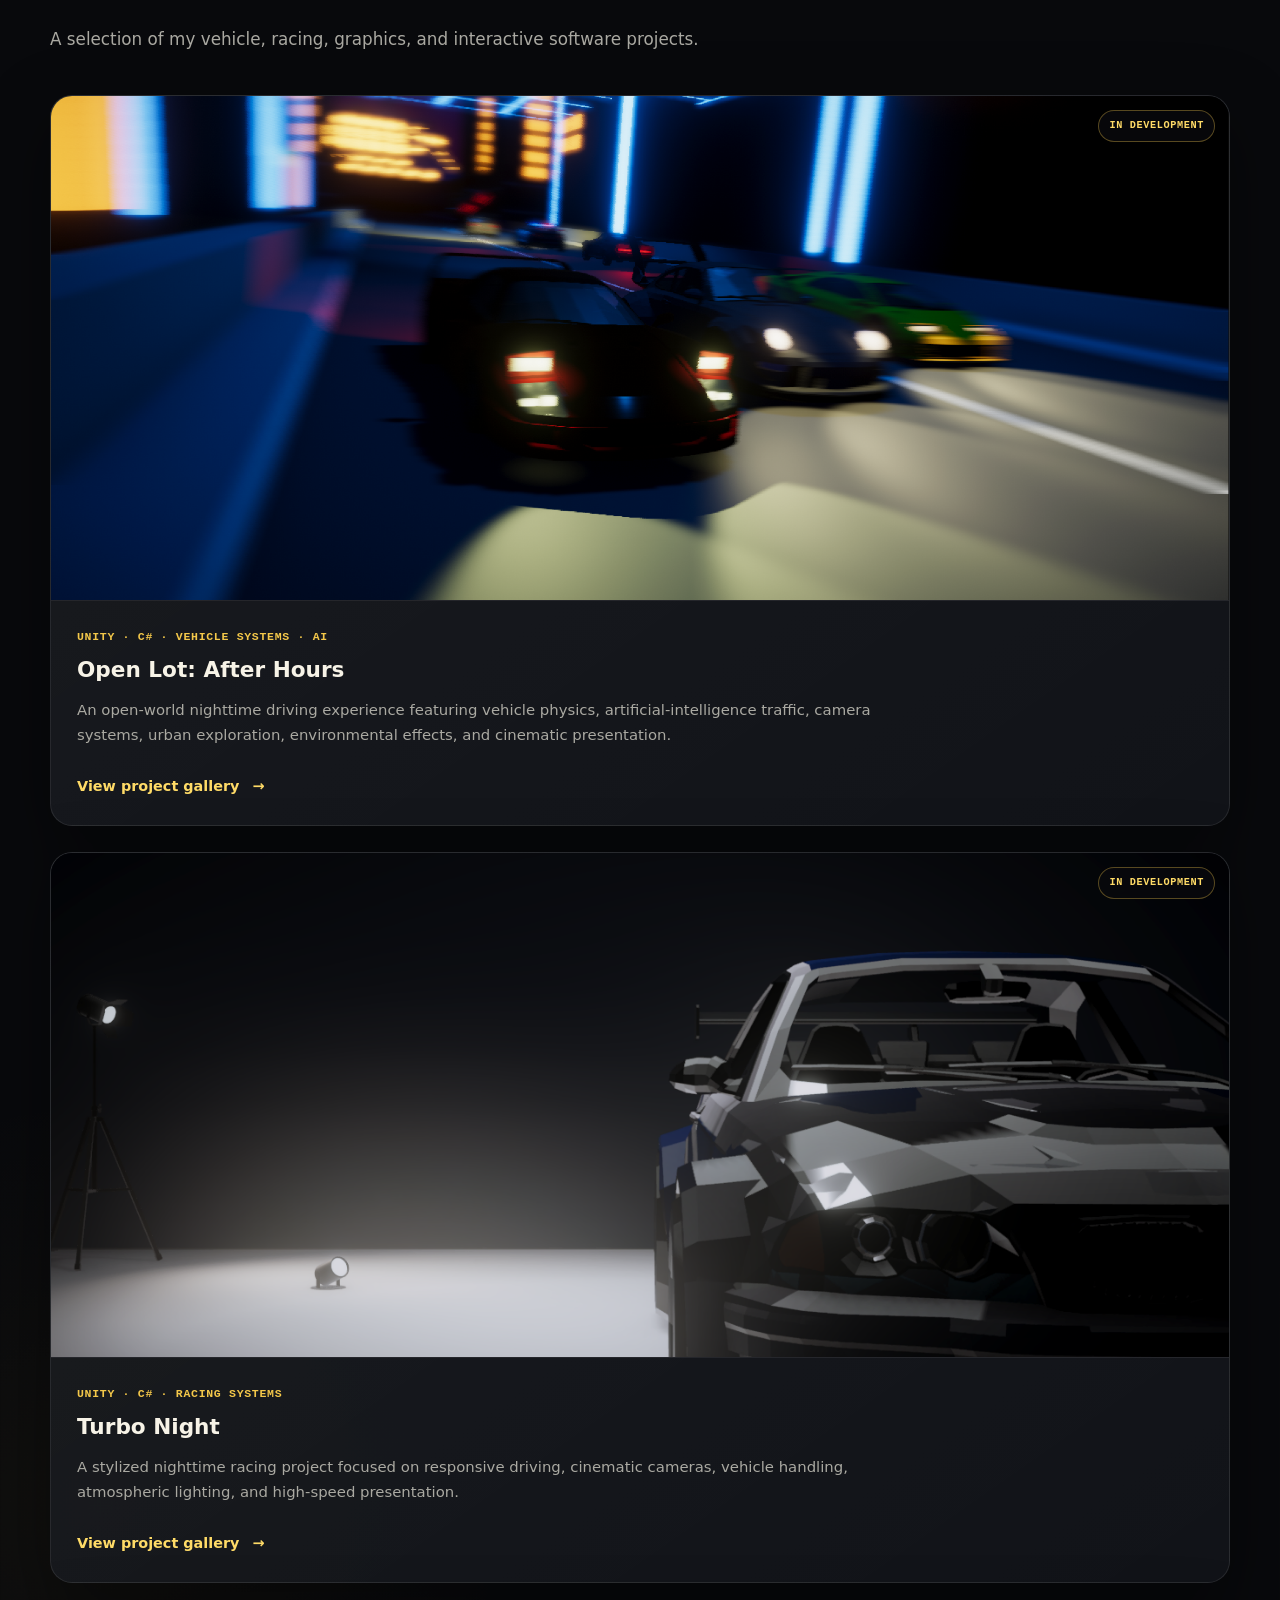
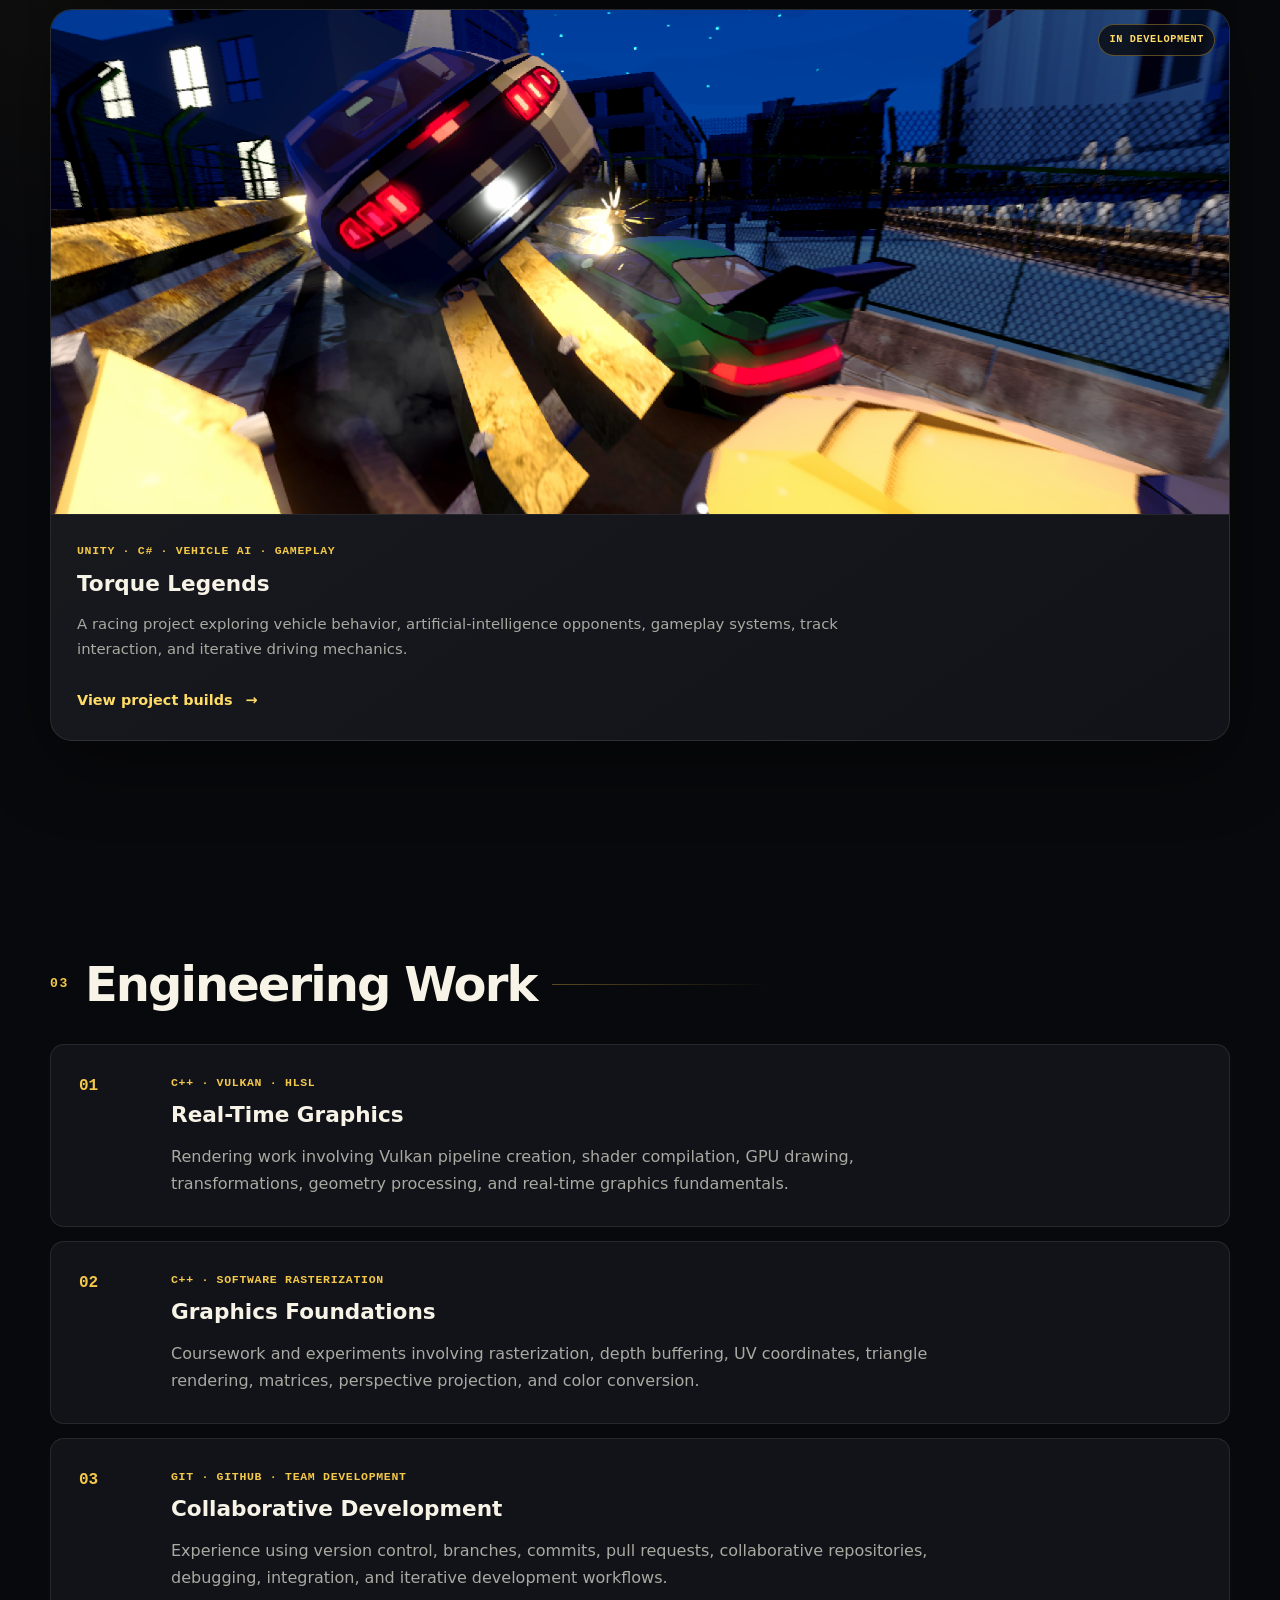
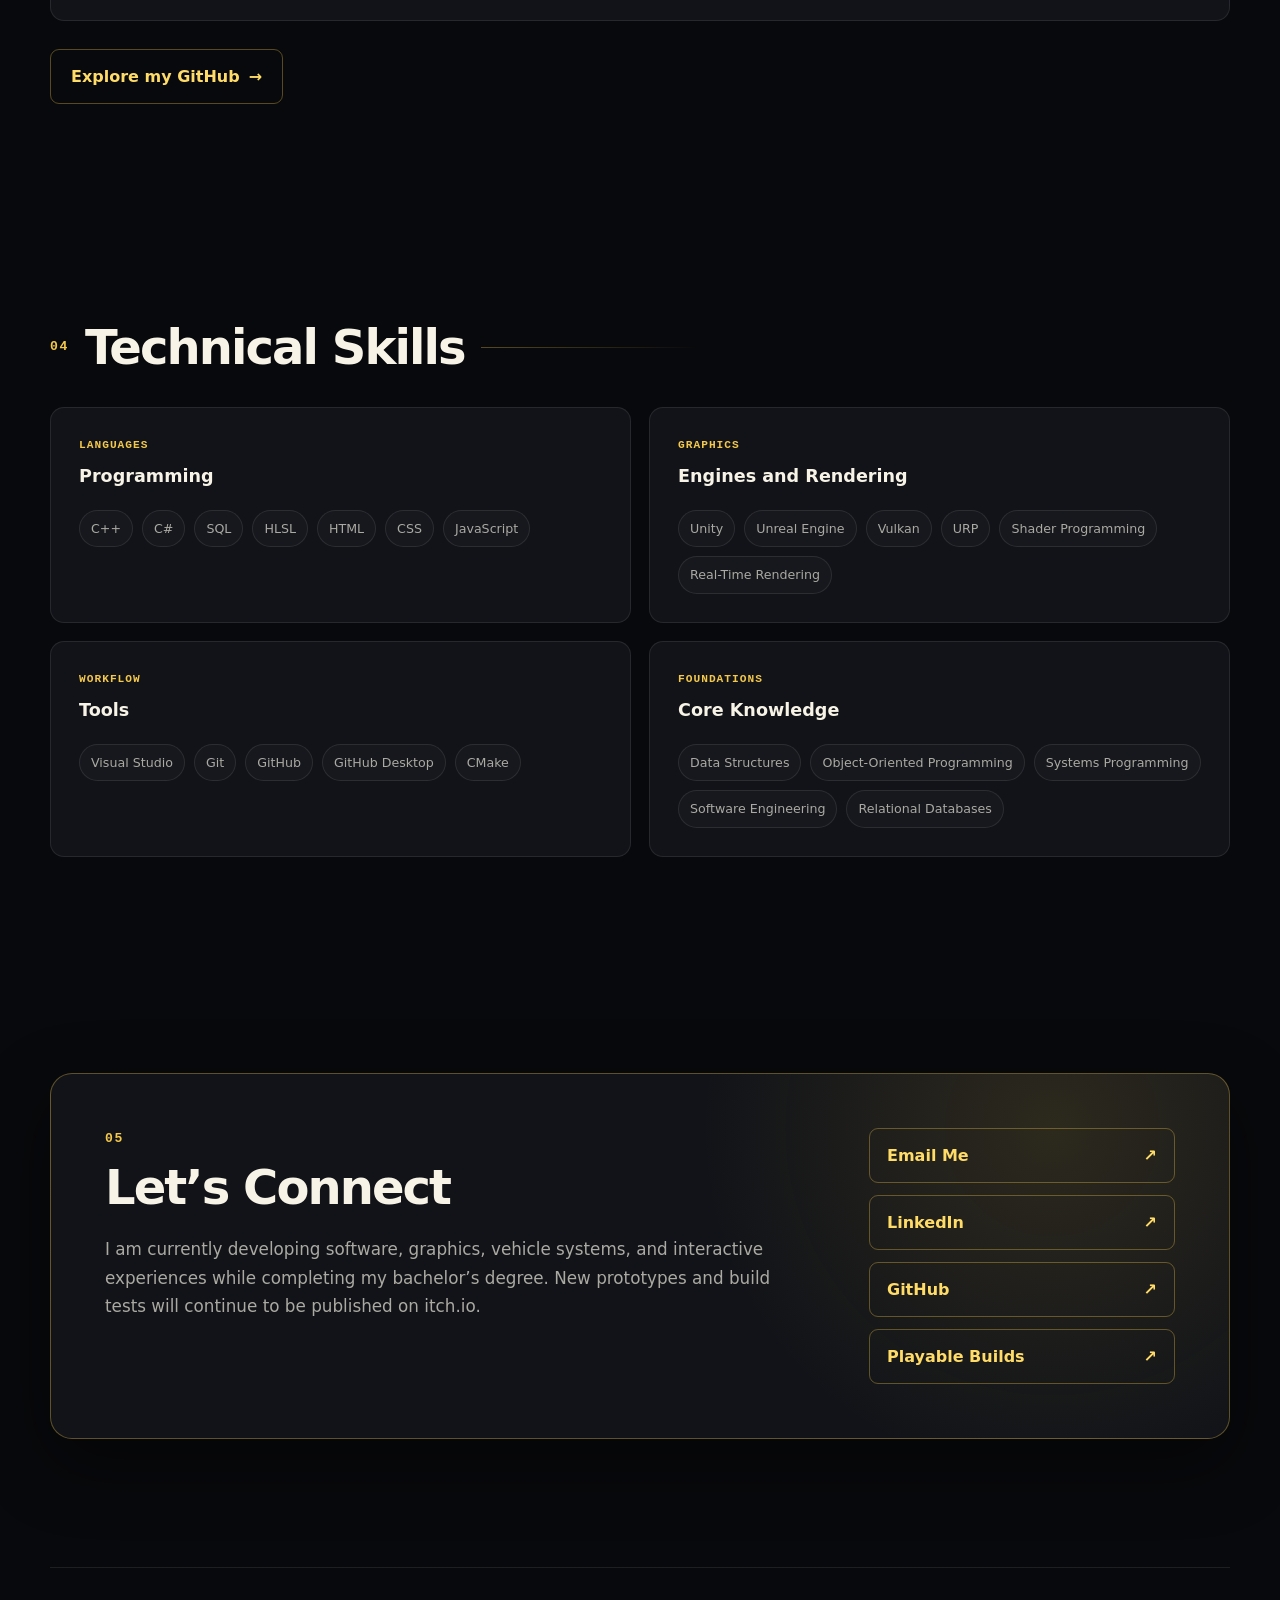
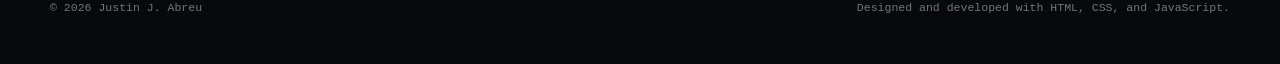
==== commit 4446fb02: "Linked turbonight with project page" ====
--- a/index.html
+++ b/index.html
@@ -226,13 +226,9 @@
                 </p>
 
                 <div class="project-links">
-                    <a
-                        href="https://justinabreu8.itch.io"
-                        target="_blank"
-                        rel="noopener noreferrer"
-                    >
-                        View development builds
-                    </a>
+                  <a href="projects/turbo-night.html">
+    View project gallery
+</a>
                 </div>
             </div>
         </article>
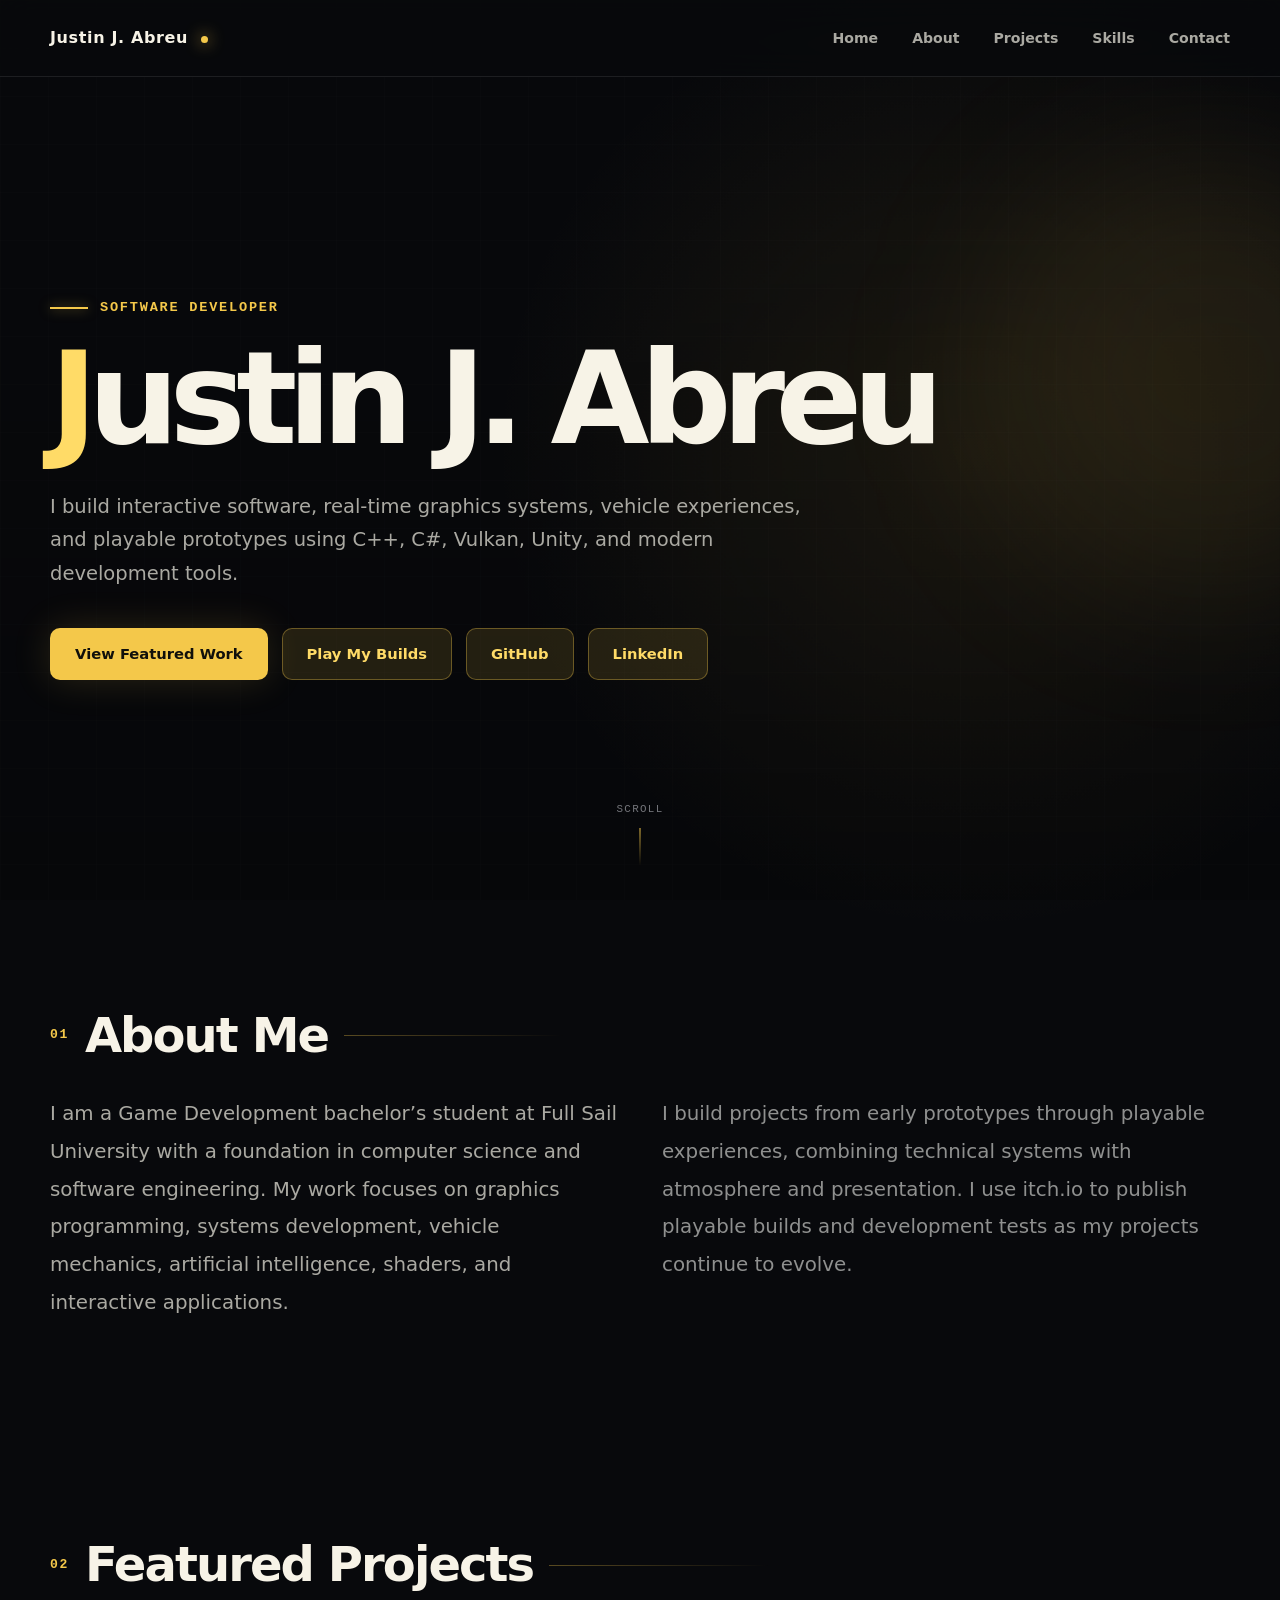
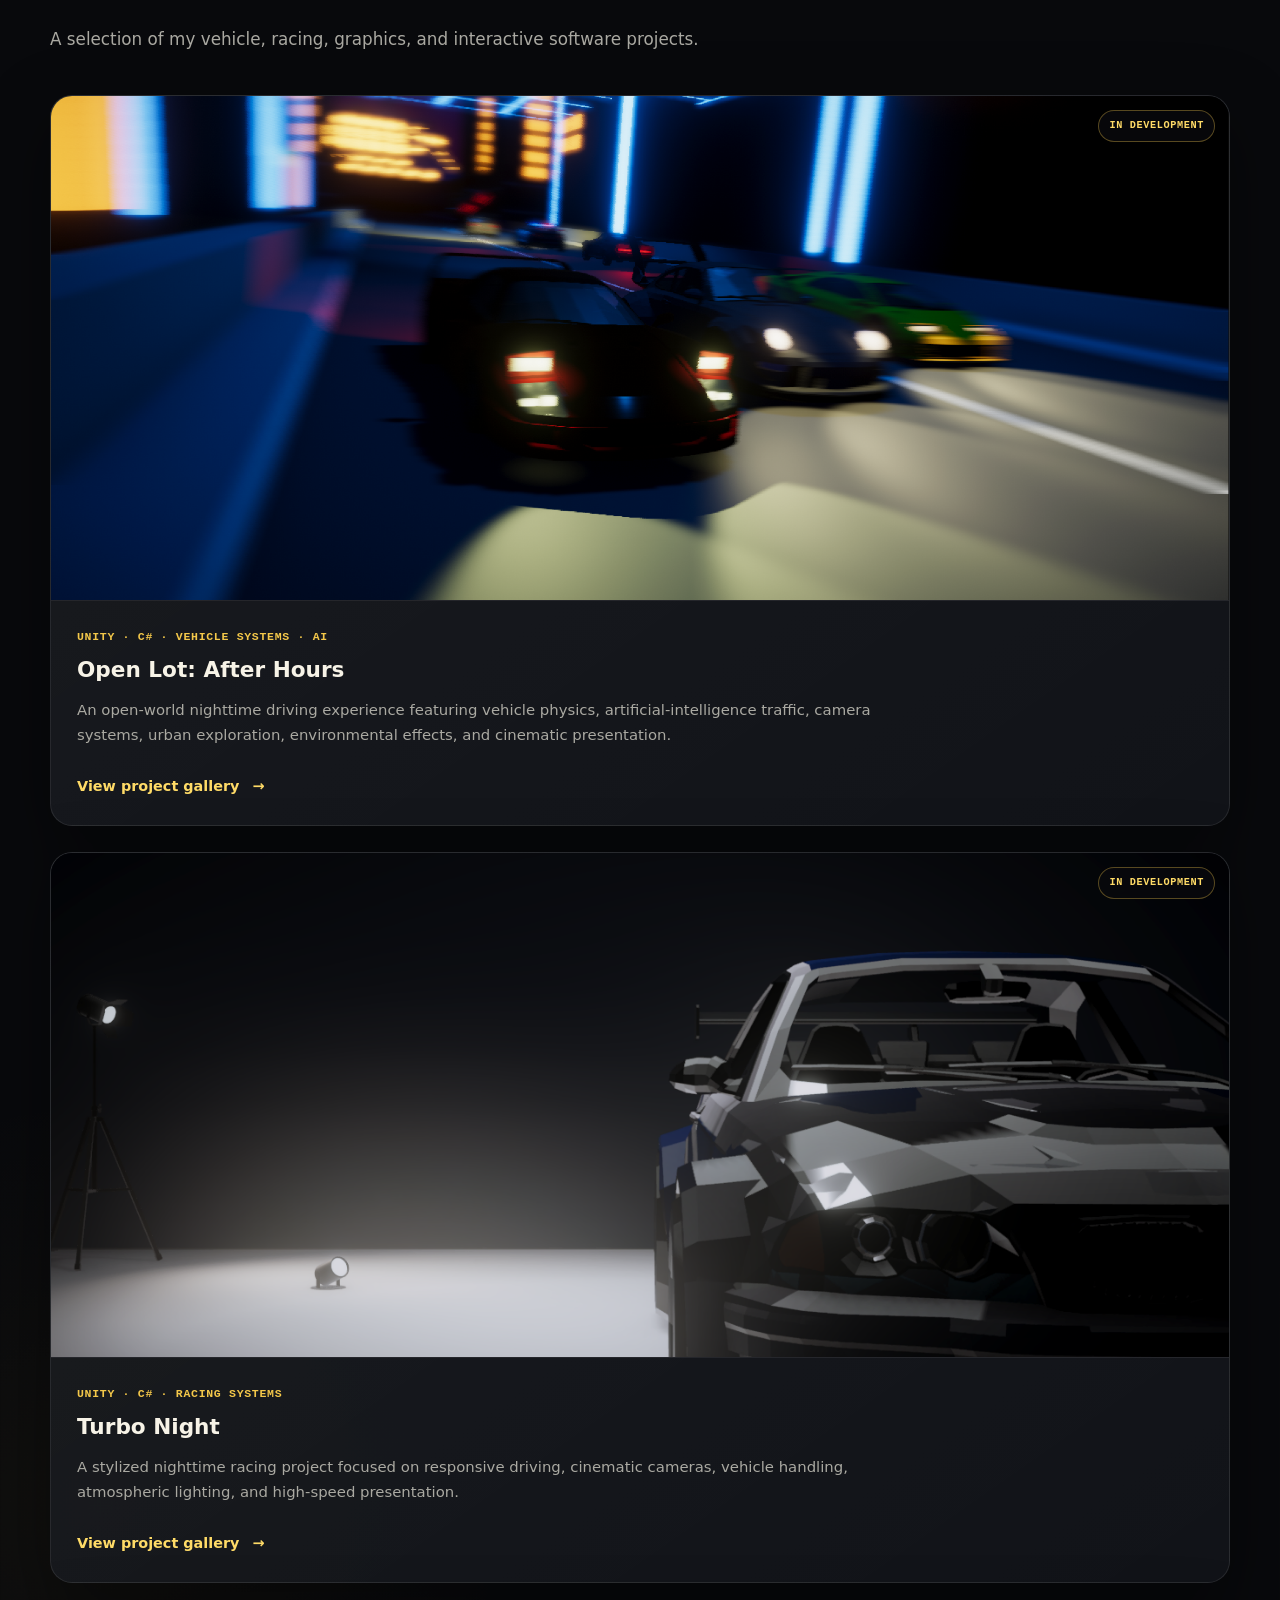
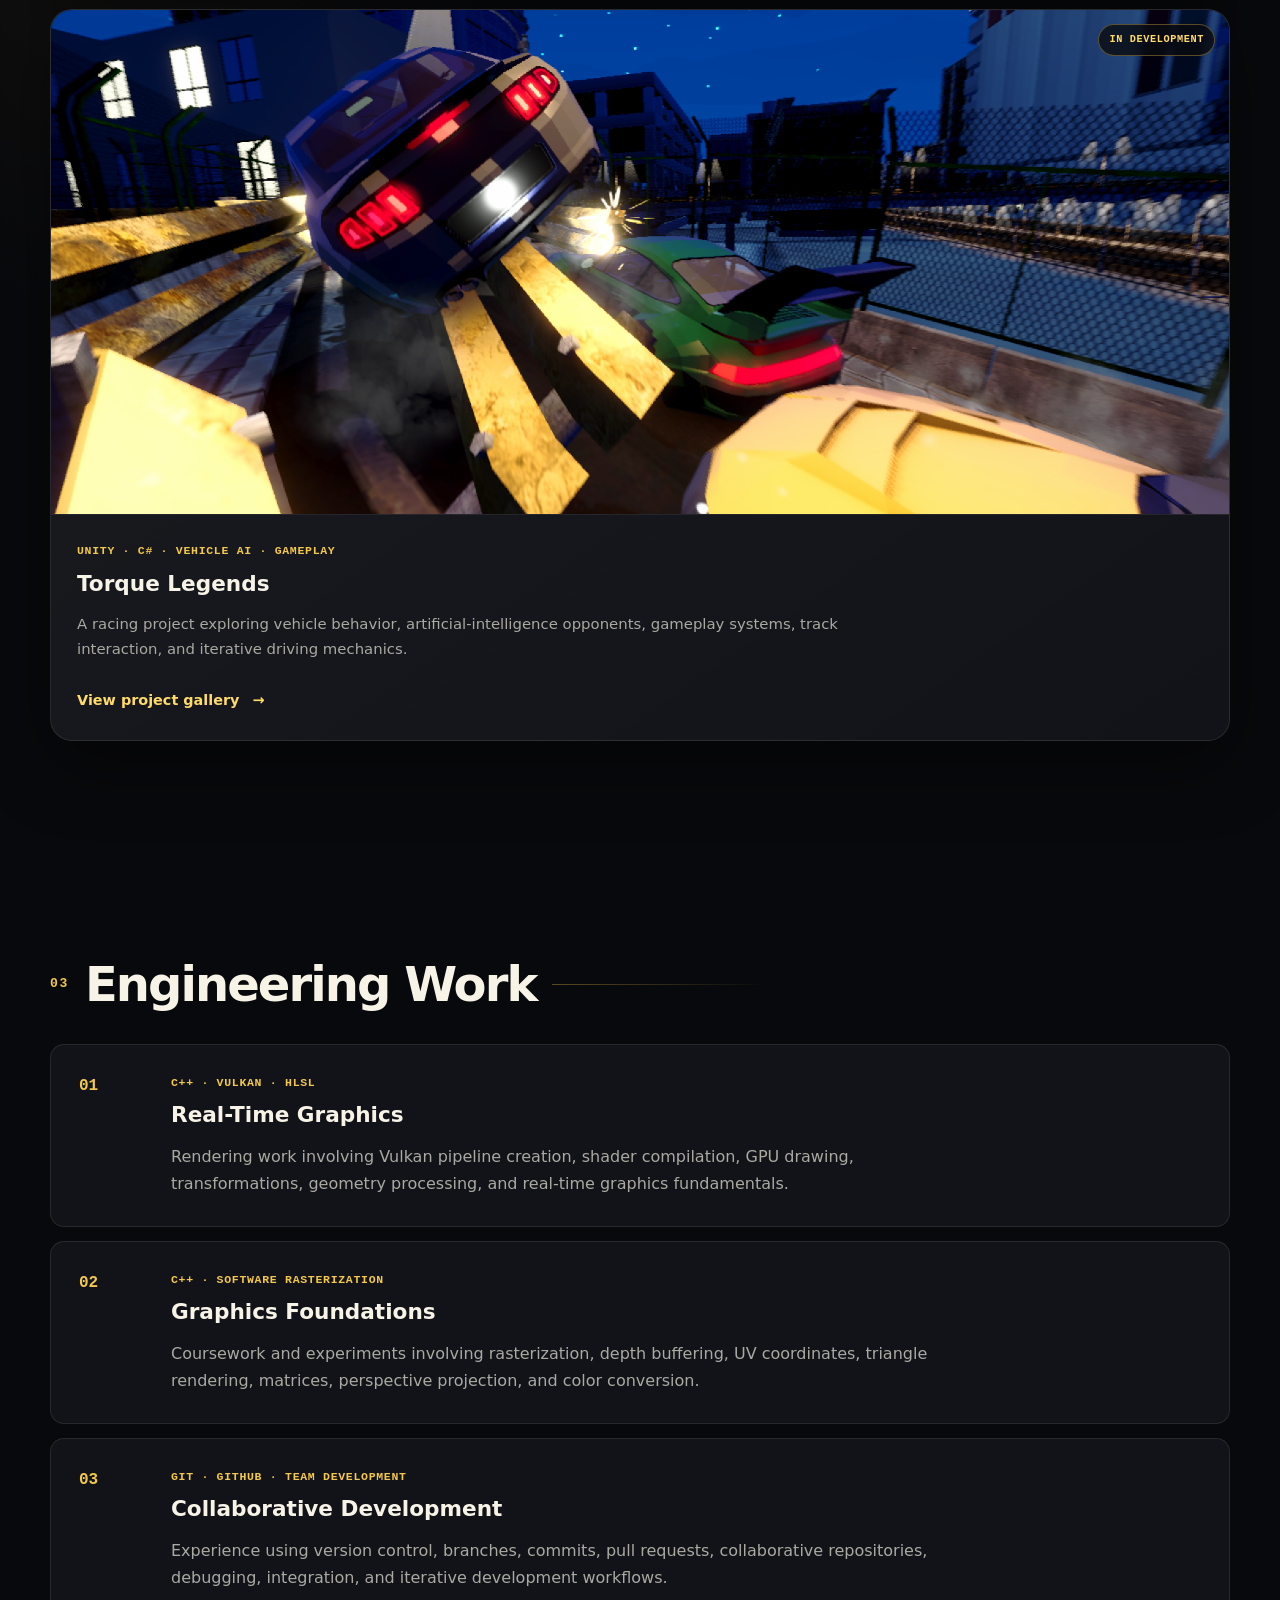
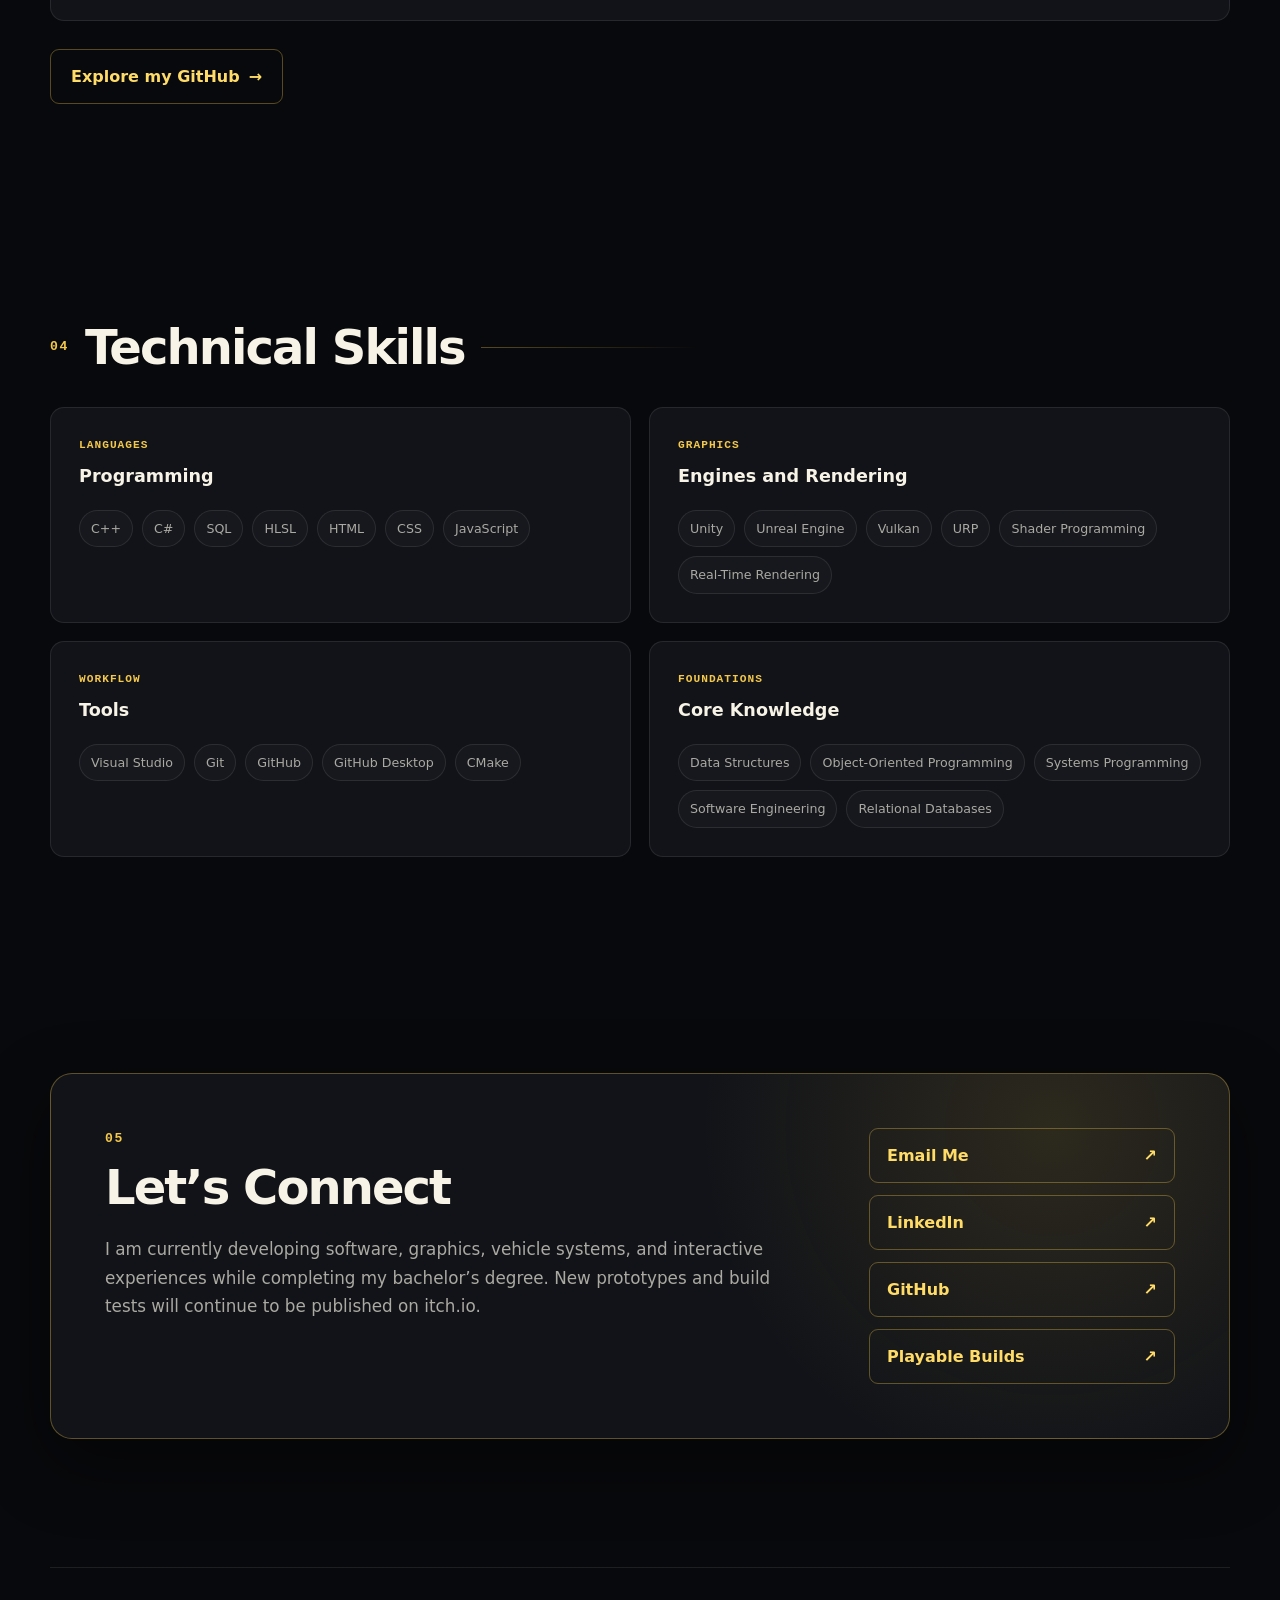
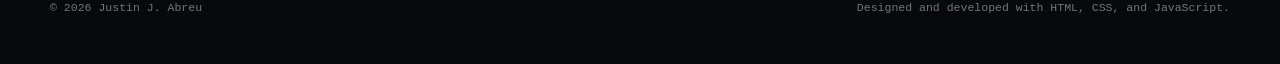
==== commit 95ebce20: "Update project links in index.html" ====
--- a/index.html
+++ b/index.html
@@ -261,13 +261,9 @@
                 </p>
 
                 <div class="project-links">
-                    <a
-                        href="https://justinabreu8.itch.io"
-                        target="_blank"
-                        rel="noopener noreferrer"
-                    >
-                        View project builds
-                    </a>
+               <a href="projects/torque-legends.html">
+    View project gallery
+</a>
                 </div>
             </div>
         </article>
